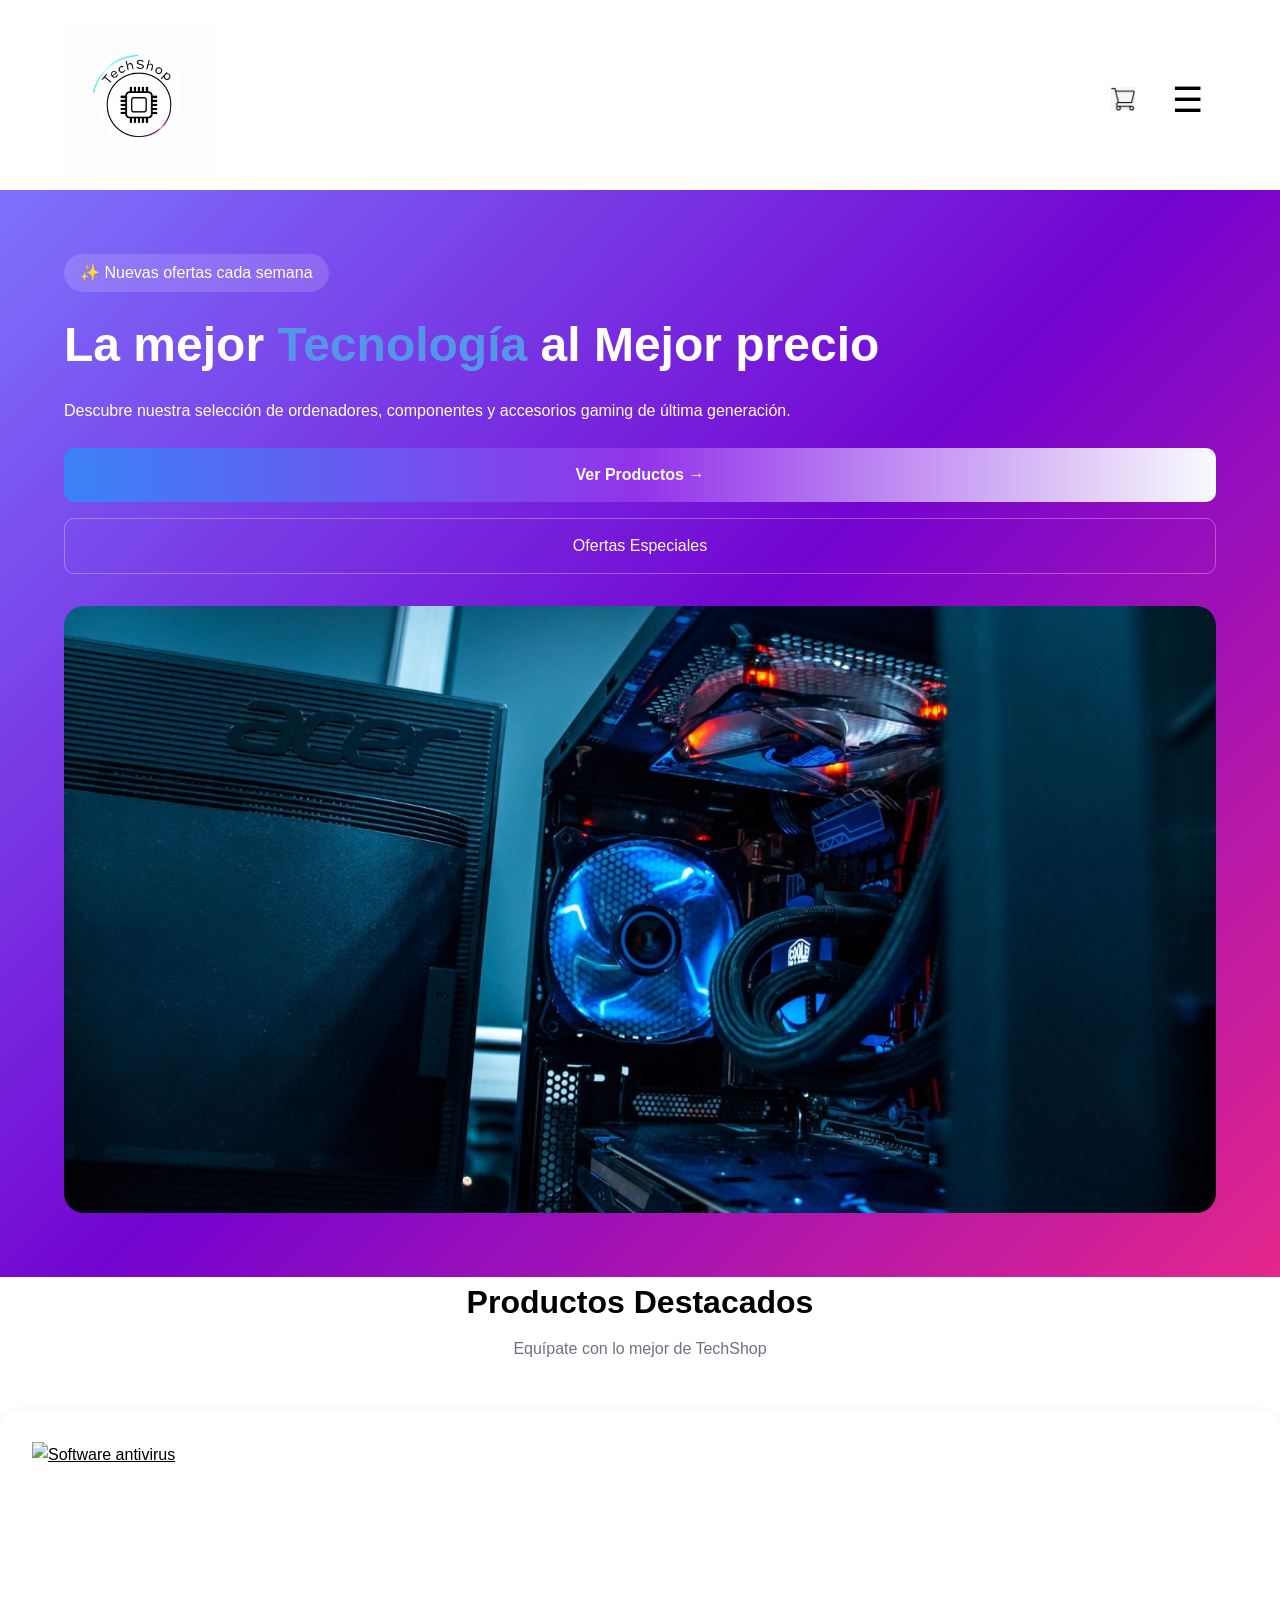
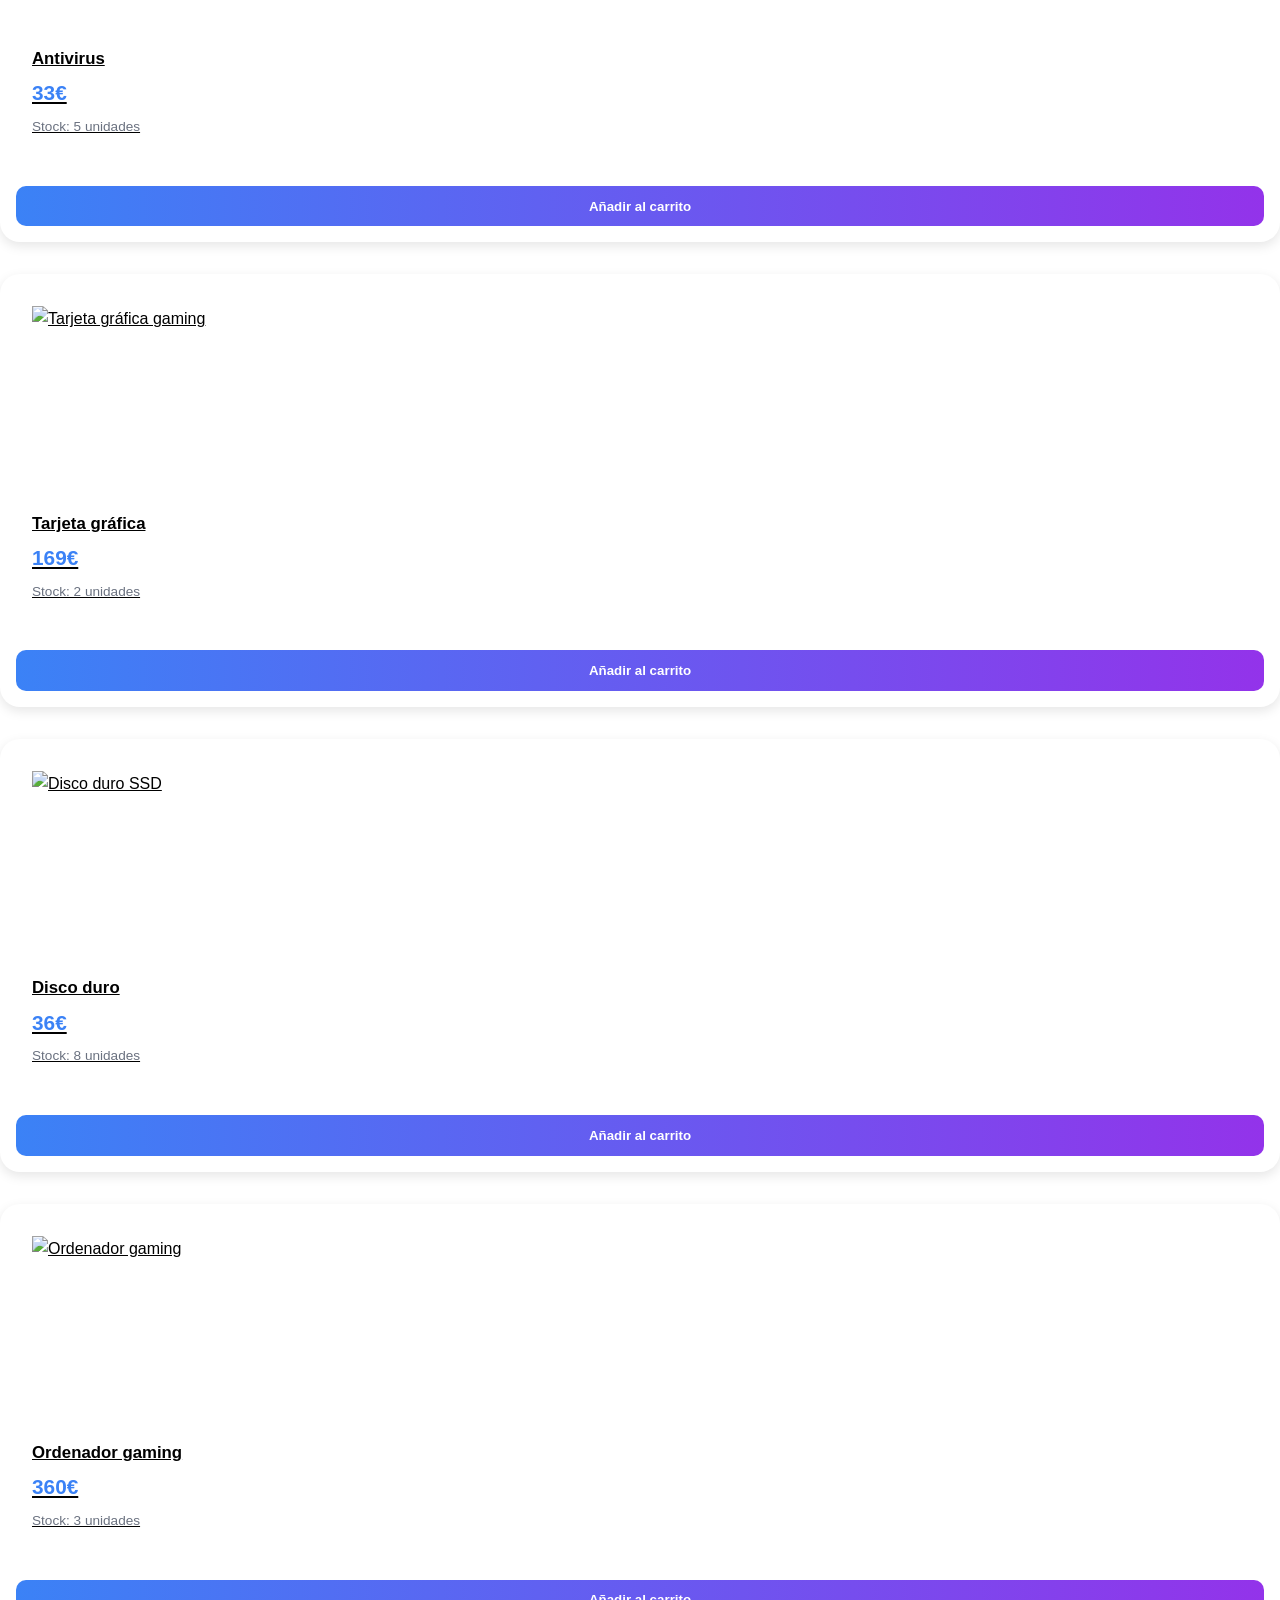
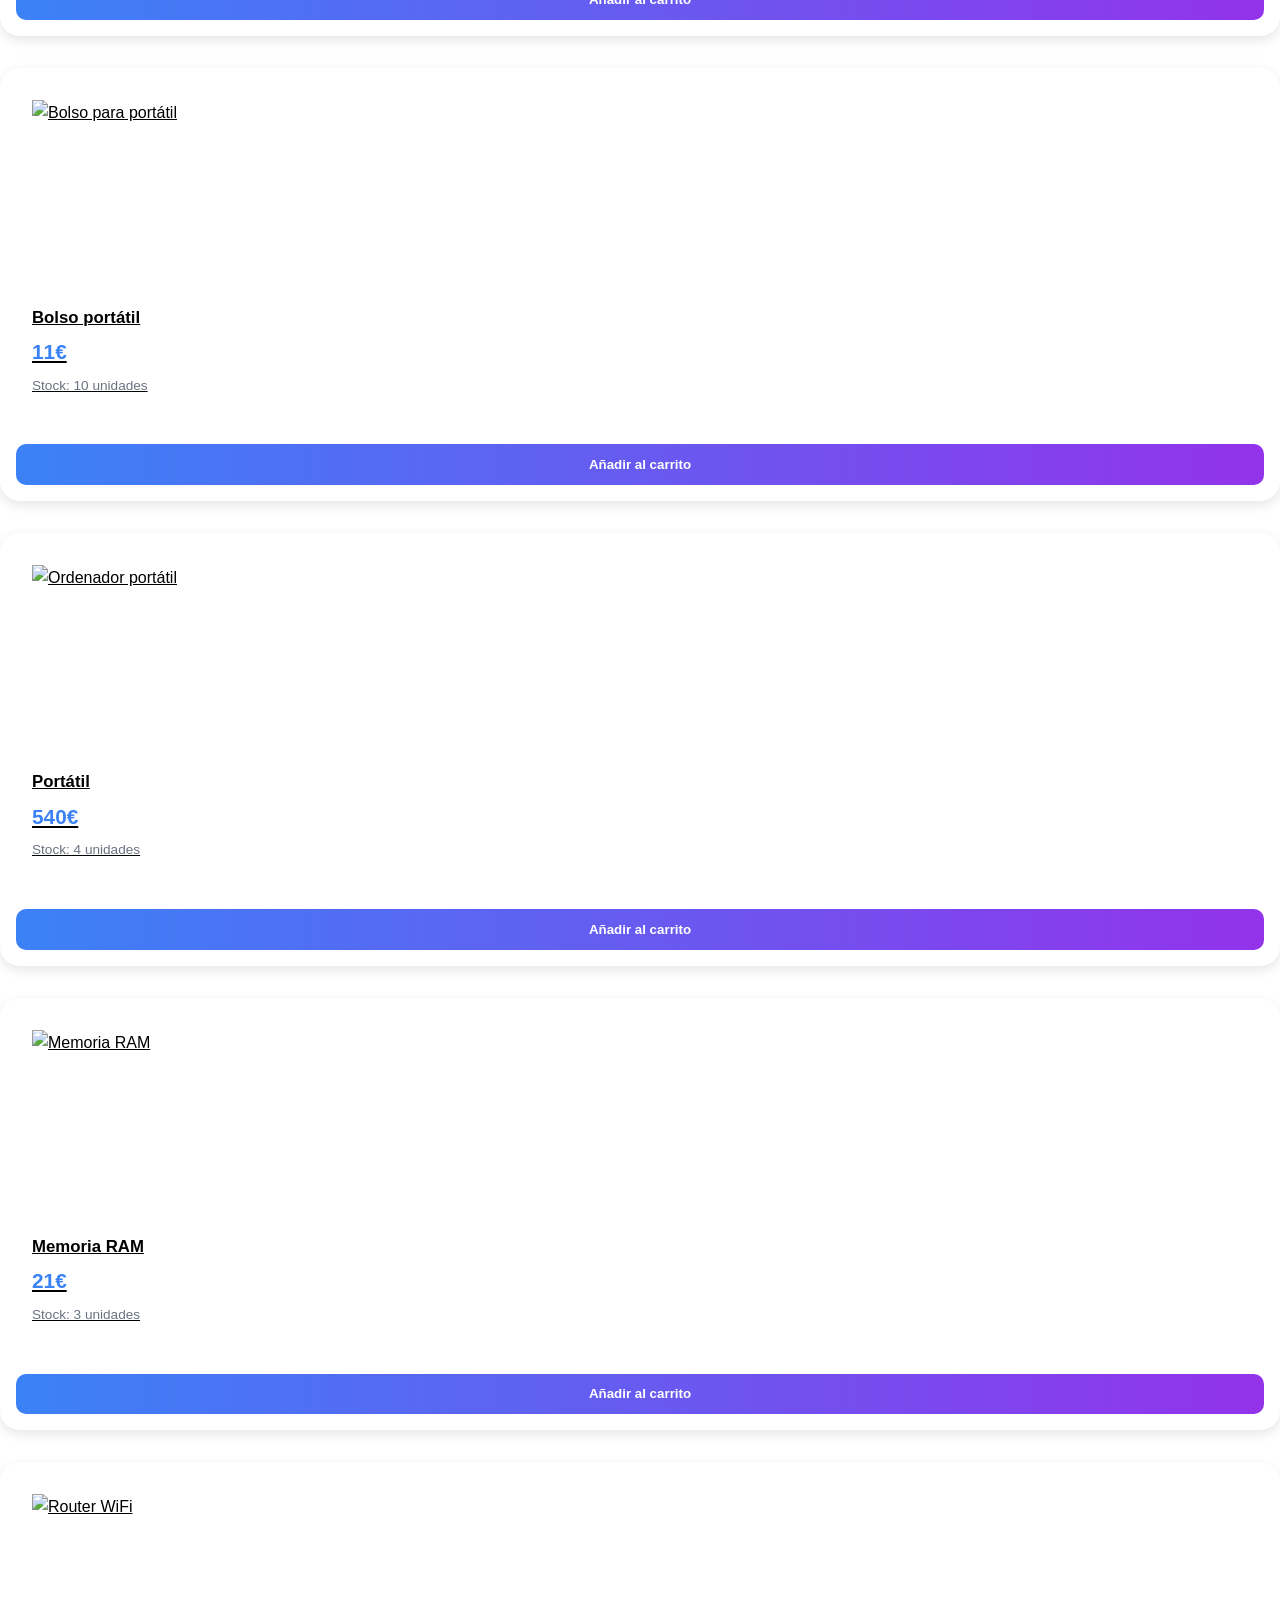
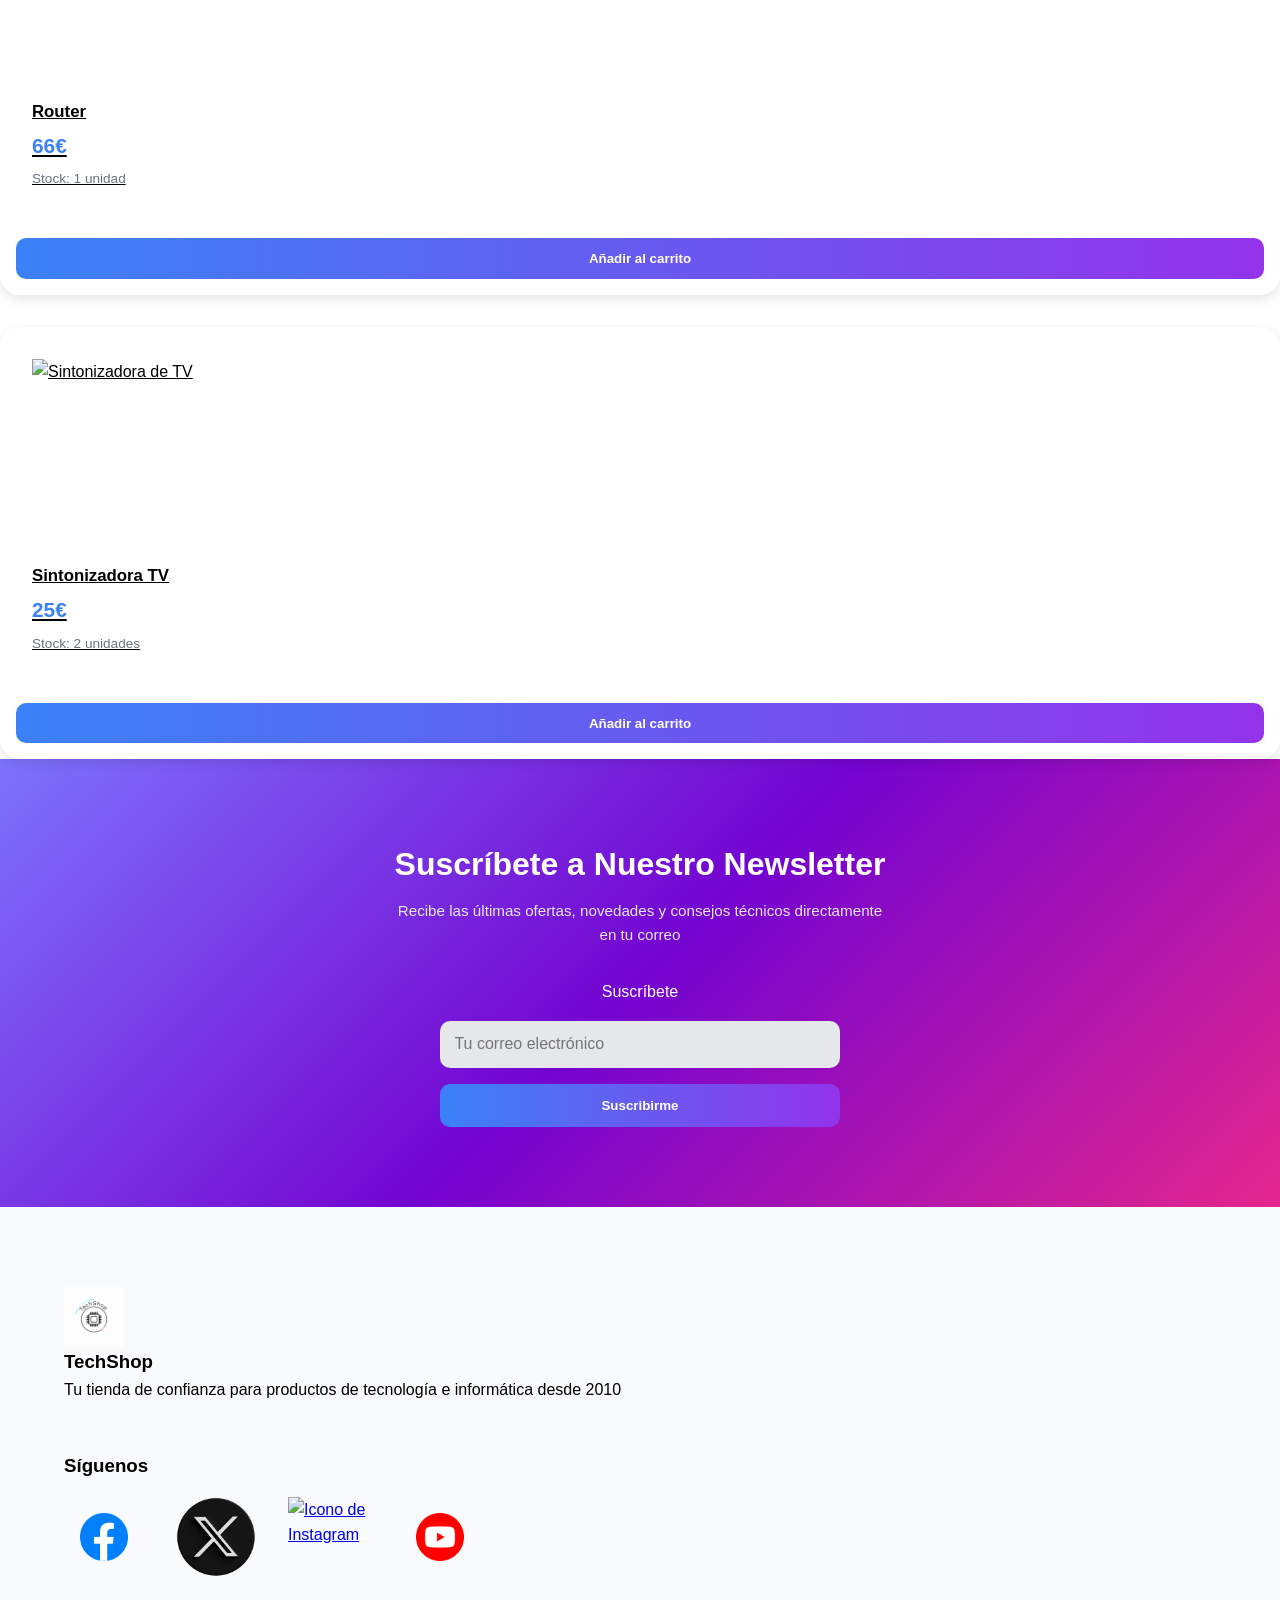
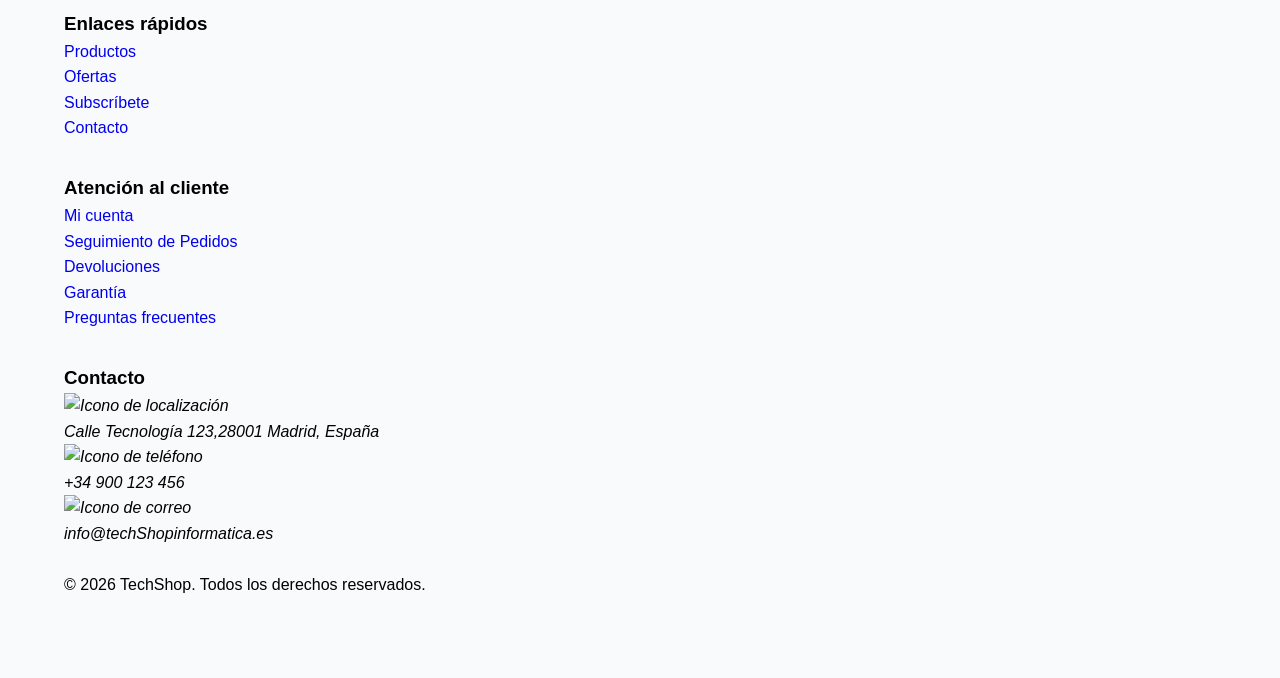
==== 14_Tienda-online/index.html @ f5d57d0c "Maquetar footer y sus imagenes" ====
<!DOCTYPE html>
<html lang="es">

<head>
	<meta charset="UTF-8">
	<meta name="viewport" content="width=device-width, initial-scale=1.0">
	<title>TechShop</title>
	<meta name="description" content="Tienda online de informática">
	<link rel="stylesheet" href="css/style.css">
	<link rel="icon" href="images/favicon.png">
</head>

<body>
	<header class="header">
		<nav class="navbar" aria-label="Navegación principal">
			<a href="index.html" class="logo">
				<img src="images/logo-inicio.jpg" alt="Logo TechShop"> <!--Pendiente de poner-->
			</a>


			<ul class="nav-list" id="nav-list">
				<li>
					<a href="#productos">Productos</a>
				</li>
				<li>
					<a href="#ofertas">Ofertas</a>
				</li>

				<li>
					<a href="#newsletter">Suscríbete</a>
				</li>
				<li>
					<a href="#contacto">Contacto</a>
				</li>


			</ul>
		</nav>

		<nav class="user-actions" aria-label="Acciones de usuario"> <!--ACUERDATE DE PONER ICONOS Y FOTOS-->
			<a href="#search" aria-label="Buscar productos">
				<img src="images/lupa-img.png" alt="Buscar">
			</a>

			<a href="login.html" aria-label="Mi cuenta">
				<img src="images/cuenta-img.png" alt="Cuenta">
			</a>

			<a href="carrito.html" aria-label="Carrito de la compra">
				<img src="images/carrito-compra.png" alt="Carrito de compra">
			</a>
		</nav>
		<!--*BOTON HAMBURGUESA*-->
		<button class="nav-toggle" type="button" id="nav-toggle" aria-label="Abrir menu" aria-controls="nav-list"
			aria-expanded="false">
			☰
		</button>



	</header>



	<main>


		<section class="hero">

			<div class="hero-content">

				<span class="ofert-badge">✨ Nuevas ofertas cada semana</span>

				<h1>
					La mejor <span class="highlight">Tecnología</span> al Mejor precio
				</h1>


				<p>
					Descubre nuestra selección de ordenadores, componentes y accesorios gaming de última generación.
				</p>
				<div class="hero-buttons">
					<a href="#productos" class="button-primary">Ver Productos →</a>
					<a href="#ofertas" class="button-secondary">Ofertas Especiales</a>

				</div>
			</div>

			<figure class="hero-img">
				<img src="images/ordenador-gaming.jpg" alt="Ordenador gaming de alto rendimiento">
			</figure>


		</section>




		<section id="productos" class="productos">
			<header class="section-title" id="section-title">
				<h2>Productos Destacados</h2>

				<p>Equípate con lo mejor de TechShop</p>

			</header>



			<ul class="products-grid">
				<li class="product-item">
					<article class="product-card">

						<a href="producto-antivirus.html">

							<img src="img/productos/1.jpg" alt="Software antivirus" loading="lazy">

							<h3 class="product-title">Antivirus</h3>

							<p class="price">33€</p>

							<p class="stock">Stock: 5 unidades</p>

						</a>
						<button class="btn-add-cart" aria-label="Añadir antivirus al carrito">
							Añadir al carrito
						</button>

					</article>
				</li>

				<li class="product-item">
					<article class="product-card">

						<a href="producto-grafica.html">

							<img src="img/productos/2.jpg" alt="Tarjeta gráfica gaming" loading="lazy">

							<h3 class="product-title">Tarjeta gráfica</h3>

							<p class="price">169€</p>

							<p class="stock">Stock: 2 unidades</p>

						</a>
						<button class="btn-add-cart" aria-label="Añadir tarjeta gráfica al carrito">
							Añadir al carrito
						</button>
					</article>
				</li>

				<li class="product-item">
					<article class="product-card">

						<a href="producto-disco.html">

							<img src="img/productos/3.jpg" alt="Disco duro SSD" loading="lazy">

							<h3 class="product-title">Disco duro</h3>

							<p class="price">36€</p>

							<p class="stock">Stock: 8 unidades</p>

						</a>
						<button class="btn-add-cart" aria-label="Añadir disco duro al carrito">
							Añadir al carrito

						</button>
					</article>
				</li>

				<li class="product-item">
					<article class="product-card">

						<a href="producto-ordenador.html">

							<img src="img/productos/4.jpg" alt="Ordenador gaming" loading="lazy">

							<h3 class="product-title">Ordenador gaming</h3>

							<p class="price">360€</p>

							<p class="stock">Stock: 3 unidades</p>

						</a>
						<button class="btn-add-cart" aria-label="Añadir ordenador gaming al carrito">
							Añadir al carrito
						</button>
					</article>
				</li>


				<li class="product-item">

					<article class="product-card">

						<a href="producto-bolso.html">

							<img src="img/productos/5.jpg" alt="Bolso para portátil" loading="lazy">

							<h3 class="product-title">Bolso portátil</h3>

							<p class="price">11€</p>

							<p class="stock">Stock: 10 unidades</p>

						</a>
						<button class="btn-add-cart" aria-label="Añadir bolso portátil al carrito">
							Añadir al carrito
						</button>
					</article>
				</li>

				<li class="product-item">
					<article class="product-card">

						<a href="producto-portatil.html">

							<img src="img/productos/6.jpg" alt="Ordenador portátil" loading="lazy">

							<h3 class="product-title">Portátil</h3>

							<p class="price">540€</p>

							<p class="stock">Stock: 4 unidades</p>

						</a>
						<button class="btn-add-cart" aria-label="Añadir portátil al carrito">
							Añadir al carrito

						</button>
					</article>
				</li>

				<li class="product-item">
					<article class="product-card">

						<a href="producto-ram.html">

							<img src="img/productos/7.jpg" alt="Memoria RAM" loading="lazy">

							<h3 class="product-title">Memoria RAM</h3>

							<p class="price">21€</p>

							<p class="stock">Stock: 3 unidades</p>

						</a>
						<button class="btn-add-cart" aria-label="Añadir memoria RAM al carrito">
							Añadir al carrito
						</button>
					</article>
				</li>

				<li class="product-item">
					<article class="product-card">

						<a href="producto-router.html">

							<img src="img/productos/8.jpg" alt="Router WiFi" loading="lazy">

							<h3 class="product-title">Router</h3>

							<p class="price">66€</p>

							<p class="stock">Stock: 1 unidad</p>

						</a>
						<button class="btn-add-cart" aria-label="Añadir router al carrito">
							Añadir al carrito
						</button>
					</article>
				</li>

				<li class="product-item">
					<article class="product-card">

						<a href="producto-tv.html">

							<img src="img/productos/9.jpg" alt="Sintonizadora de TV" loading="lazy">

							<h3 class="product-title">Sintonizadora TV</h3>

							<p class="price">25€</p>

							<p class="stock">Stock: 2 unidades</p>

						</a>
						<button class="btn-add-cart" aria-label="Añadir Sintonizadora TV al carrito">
							Añadir al carrito
						</button>
					</article>
				</li>
			</ul>
		</section>


		<section id="newsletter" class="newsletter">
			<header>
				<h2>Suscríbete a Nuestro Newsletter</h2>
				<p>Recibe las últimas ofertas, novedades y consejos técnicos directamente en tu correo</p>

			</header>
			<form>

				<label for="email">Suscríbete</label>

				<input type="email" id="email" name="email" autocomplete="email" placeholder="Tu correo electrónico"
					required>



				<button class="button-primary" type="submit" aria-label="Enviar formulario de suscripción">
					Suscribirme
				</button>

			</form>
		</section>


	</main>






	<footer class="main-footer" id="contacto">
		<div class="footer-container">
			<section class="footer-info">
				<a href="index.html">
					<img src="images/logo-inicio.jpg" alt="Logo TechShop" loading="lazy"> <!--Pendiente de poner-->
				</a>

				<h3>TechShop</h3>
				<p>Tu tienda de confianza para productos de tecnología e informática desde 2010</p>
			</section>




			<section class="social-links">
				<h3>Síguenos</h3>
				<div class="social-icons">
					<a href="#facebook" aria-label="Facebook">
						<img src="images/logo-facebook.webp" alt="Icono de Facebook">
					</a>

					<a href="#x" aria-label="Cuenta X TechShop">
						<img src="images/logo-x-app.webp" alt="Icono de X">
					</a>
					<a href="#instagram" aria-label="Instagram">
						<img src="images/logo-insta.webp" alt="Icono de Instagram">
					</a>
					<a href="#youtube" aria-label="Youtube">
						<img src="images/logo-yt.webp" alt="Icono de Youtube">
					</a>

				</div>
			</section>


			<nav class="footer-nav" aria-label="Enlaces rápidos">
				<h3>Enlaces rápidos</h3>
				<ul>
					<li>
						<a href="#productos">Productos</a>
					</li>
					<li>
						<a href="#ofertas">Ofertas</a>
					</li>
					<li>
						<a href="#newsletter">Subscríbete</a>
					</li>
					<li>
						<a href="#contacto">Contacto</a>
					</li>


				</ul>

			</nav>


			<nav class="customer-service" aria-label="Atención al cliente">
				<h3>Atención al cliente</h3>

				<ul>
					<li>
						<a href="micuenta.html">Mi cuenta</a>
					</li>
					<li>
						<a href="pedidos.html">Seguimiento de Pedidos</a>
					</li>
					<li>
						<a href="devoluciones.html">Devoluciones</a>
					</li>
					<li>
						<a href="garantia.html">Garantía</a>
					</li>
					<li>
						<a href="preguntas.html">Preguntas frecuentes</a>
					</li>
				</ul>


			</nav>


			<section class="footer-contact">
				<h3>Contacto</h3>
				<address>
					<ul>

						<li>
							<img src="./nueva-web/images/location.png" alt="Icono de localización">
							Calle Tecnología 123,28001 Madrid, España
						</li>
						<li>
							<img src="./nueva-web/images/phone.png" alt="Icono de teléfono">
							+34 900 123 456
						</li>
						<li>
							<img src="./nueva-web/images/mail.png" alt="Icono de correo">
							info@techShopinformatica.es
						</li>








					</ul>
				</address>
			</section>

		</div>

		<br>


		<p class="copyright">
			© 2026 TechShop. Todos los derechos reservados.
		</p>




	</footer>

	<script src="js/javascript.js"></script>

</body>

</html>
---- 14_Tienda-online/css/style.css ----
:root {

    /* ===== COLORES PRINCIPALES ===== */

    --color-primary: #3b82f6;
    --color-primary-hover: #2563eb;

    --color-secondary: #9333ea;
    --color-secondary-hover: #7e22ce;

    --color-accent: #e4268c;

    --color-dark: #1f2937;
    --color-muted: #6b7280;

    --color-white: #ffffff;
    --color-light: #f8fafc;

    --color-border: #e5e7eb;


    /* ===== HERO GRADIENT ===== */

    --hero-gradient: linear-gradient(135deg,
            #7d73fc,
            #7404d0,
            #e4268c);
    --gradient-primary: linear-gradient(90deg,
            #3b82f6,
            #9333ea,
            #f8fafc);

    /* ===== TIPOGRAFÍA ===== */

    --font-main: "Segoe UI", system-ui, -apple-system, sans-serif;

    --font-size-base: 1rem;
    --font-size-small: 0.875rem;

    --font-size-h1: clamp(2rem, 6vw, 3rem);
    --font-size-h2: clamp(1.5rem, 4vw, 2rem);
    --font-size-h3: 1.25rem;


    /* ===== ESPACIADO ===== */

    --space-xs: 0.5rem;
    --space-sm: 1rem;
    --space-md: 2rem;
    --space-lg: 3rem;
    --space-xl: 5rem;

    --container-padding: 5%;


    /* ===== BORDES ===== */

    --radius-sm: 6px;
    --radius-md: 10px;
    --radius-lg: 20px;
    --radius-full: 999px;


    /* ===== SOMBRAS ===== */

    --shadow-sm: 0 2px 6px rgba(0, 0, 0, 0.05);
    --shadow-md: 0 4px 12px rgba(0, 0, 0, 0.1);
    --shadow-lg: 0 10px 30px rgba(0, 0, 0, 0.15);


    /* ===== TRANSICIONES ===== */

    --transition-fast: 0.2s ease;
    --transition-normal: 0.3s ease;

}

* {
    margin: 0;
    padding: 0;
    box-sizing: border-box;
}

body {
    font-family: "Segoe UI", Roboto, sans-serif;
    line-height: 1.6;
    color: black;
}

img {
    max-width: 100%;
    display: block;

}

/*/////---HEADER---/////*/
.header {
    display: flex;
    flex-wrap: wrap;
    align-items: center;
    justify-content: space-between;
    padding: 1.5rem 5%;
    background: var(--white);
    box-shadow: var(--shadow);
    position: sticky;
    top: 0;
    z-index: 1000;
    padding-bottom: 1rem;
    gap: 1rem;
}

/*/////---NAVBAR---/////*/
.navbar {
    display: flex;
    align-items: center;
    flex-wrap: wrap;
    flex: 1;
    /*Ocupa todo el espacio libre del contenedor*/
    gap: 1rem;
}

/*/////--LOGO---/////*/
.logo {
    flex: 0 0 auto;
}

.logo img {
    width: 100%;
    height: 150px;
}

/*/////---ICONOS DE USUARIO---/////*/
.user-actions {
    display: flex;
    gap: 1rem;
    margin-left: auto;
}

.user-actions a {
    padding: 0.5rem;
    display: inline-flex;
}

.user-actions img {
    width: 24px;
    height: 24px;
}

.user-actions a[href="#search"],
.user-actions a[href="login.html"] {
    /*Están ocultos en móvil */
    display: none;
}

/*/////---BOTON DE HAMBURGUESA---/////*/
.nav-toggle {
    background: none;
    border: none;
    font-size: 2.2rem;
    cursor: pointer;
    padding: 0.5rem 0.8rem;
}

/*/////---MENU---/////*/
.nav-list {
    display: none;
    /*Oculto en movil*/
    width: 100%;
    list-style: none;
    flex-basis: 100%;
    /* Hace que el menú baje a la siguiente línea */
}

.nav-list a {
    text-decoration: none;
    color: var(--dark);
    font-weight: 500;
    transition: color 0.3s ease;
}

/*/////---HOVER LINKS---/////*/
.nav-list a:hover {
    color: var(--primary);
}

/*/////---MENU ABIERTO---/////*/
.nav-list.active {
    display: flex;
    flex-direction: column;
    gap: 1.5rem;
    padding: 2rem 0;
    text-align: center;
}

/*/////---HERO---/////*/
.hero {
    display: flex;
    flex-direction: column;
    gap: 2rem;
    padding: 4rem 5%;
    min-height: 60vh;
    background: var(--hero-gradient);
    color: var(--white);
}

.hero-content {
    display: flex;
    flex-direction: column;
    gap: 1.5rem;
    color: var(--color-white);
}

.ofert-badge {
    display: inline-block;
    width: fit-content;
    padding: 0.4rem 1rem;
    border-radius: 999px;
    background: rgba(255, 255, 255, 0.15);

}

.hero h1 {
    font-size: clamp(2rem, 6vw, 3rem);
    font-weight: 700;
    line-height: 1.2;
}

.highlight {
    color: #5497e8;

}

.hero p {
    color: var(--light-bg);
    font-size: var(--font-size-base);
}

.hero-buttons {
    display: flex;
    flex-direction: column;
    gap: 1rem;
}

.button-primary {
    display: inline-block;
    padding: 0.9rem 1.6rem;
    border-radius: 10px;
    background: var(--gradient-primary);
    color: white;
    text-decoration: none;
    font-weight: 600;
    text-align: center;
}

.button-primary:hover {
    background: var(--color-primary-hover);
}

.button-secondary {
    display: inline-block;
    padding: 0.9rem 1.6rem;
    border-radius: 10px;
    border: 1px solid rgba(255, 255, 255, 0.3);
    color: white;
    text-decoration: none;
    text-align: center;
}

.hero-img img {
    border-radius: 20px;
}

/*////---PRODUCTOS DESTACADOS---/////*/
.products {
    padding: var(--space-xl) var(--container-padding);
    background: var(--color-light);

}

.section-title {
    text-align: center;
    margin-bottom: var(--space-lg);

}

.section-title h2 {
    font-size: var(--font-size-h2);
    margin-bottom: 0.5rem;
}

.section-title p {
    color: var(--color-muted);
}

.products-grid {
    display: grid;
    grid-template-columns: 1fr;
    gap: 2rem;
}

.product-card {
    background: var(--white);

    border-radius: var(--radius-lg);

    box-shadow: var(--shadow-md);

    overflow: hidden;

    display: flex;

    flex-direction: column;

    transition: var(--transition);
}

.product-card:hover {

    transform: translateY(-6px);

}

.product-card img {

    width: 100%;

    height: 200px;

    object-fit: cover;

}

.product-card a {

    display: flex;

    flex-direction: column;

    gap: 0.4rem;

    padding: var(--space-md);

    color: inherit;

}

.product-title {


    font-size: 1.05rem;

    font-weight: 600;

    line-height: 1.3;

}

.price {

    font-size: 1.3rem;

    font-weight: 700;

    color: var(--color-primary);

}

.stock {

    font-size: 0.85rem;

    color: var(--color-muted);

}

.btn-add-cart {

    margin: var(--space-sm);

    padding: 0.8rem;

    border: none;

    border-radius: var(--radius-md);

    background: linear-gradient(90deg,
            #3b82f6,
            #9333ea);

    color: white;

    font-weight: 600;

    cursor: pointer;

    transition: var(--transition);

}

.btn-add-cart:hover {

    transform: translateY(-2px);
    /*Se desliza un poco al pasar el ratón*/
}



/*////---NEWSLETTER---/////*/



.newsletter {
    padding: var(--space-xl) var(--container-padding);
    text-align: center;
    background: var(--hero-gradient);
    color: white;
}

.newsletter header {
    max-width: 500px;
    margin: auto;
    margin-bottom: var(--space-md);
}

.newsletter h2 {
    font-size: var(--font-size-h2);
    margin-bottom: 0.5rem;
}

.newsletter p {
    color: #e5e7eb;
    font-size: 0.95rem;
}

.newsletter form {
    display: flex;
    flex-direction: column;
    gap: 1rem;
    max-width: 400px;
    margin: auto;
    margin-top: var(--space-md);
}

.newsletter input {

    padding: 0.9rem;
    border: none;
    border-radius: var(--radius-md);
    font-size: var(--font-size-base);
    background: #e5e7eb;

}

.newsletter .button-primary {

    background: linear-gradient(90deg,
            #3b82f6,
            #9333ea);

    border: none;
    border-radius: var(--radius-md);
    padding: 0.9rem;
    font-weight: 600;
    cursor: pointer;

}

/*////---FOOTER---/////*/

.main-footer {
    background: var(--color-light);
    padding: var(--space-xl) var(--container-padding);
}

.footer-container {
    display: grid;
    gap: 2rem;
    grid-template-columns: 1fr;
}

.social-links {
    display: flex;
    gap: 1rem;
    margin-top: 1rem;
    display: flex;
    flex-direction: column;
    gap: 1rem;

}

.social-icons{
    display: flex;
    flex-direction: row;
    gap: 2rem;

}

.social-links img {
    width: 80px;
    height: 80px;
    object-fit: contain;
}

.footer-info img {

    height: 60px;
}

.footer-nav li,
.customer-service li,
.footer-contact li {
    list-style: none;
}

.footer-nav a,
.customer-service a {
    text-decoration: none;
}
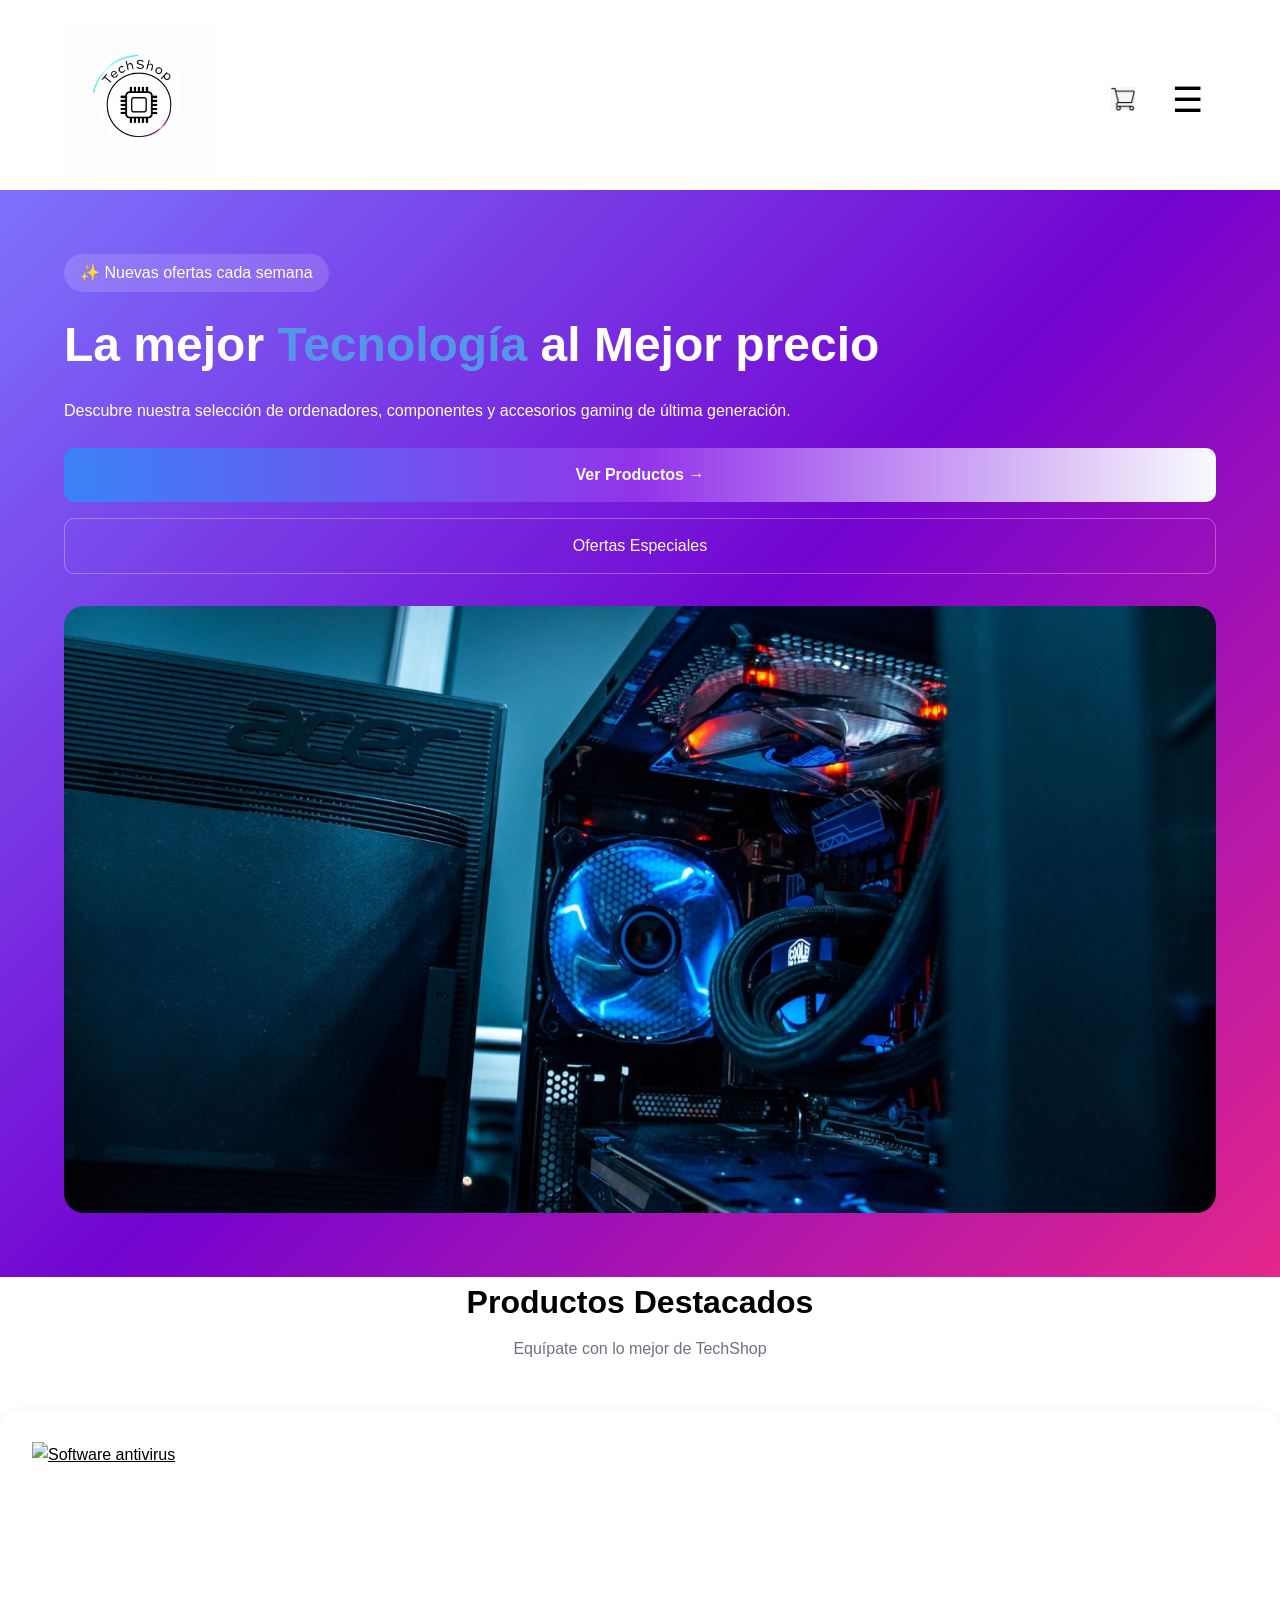
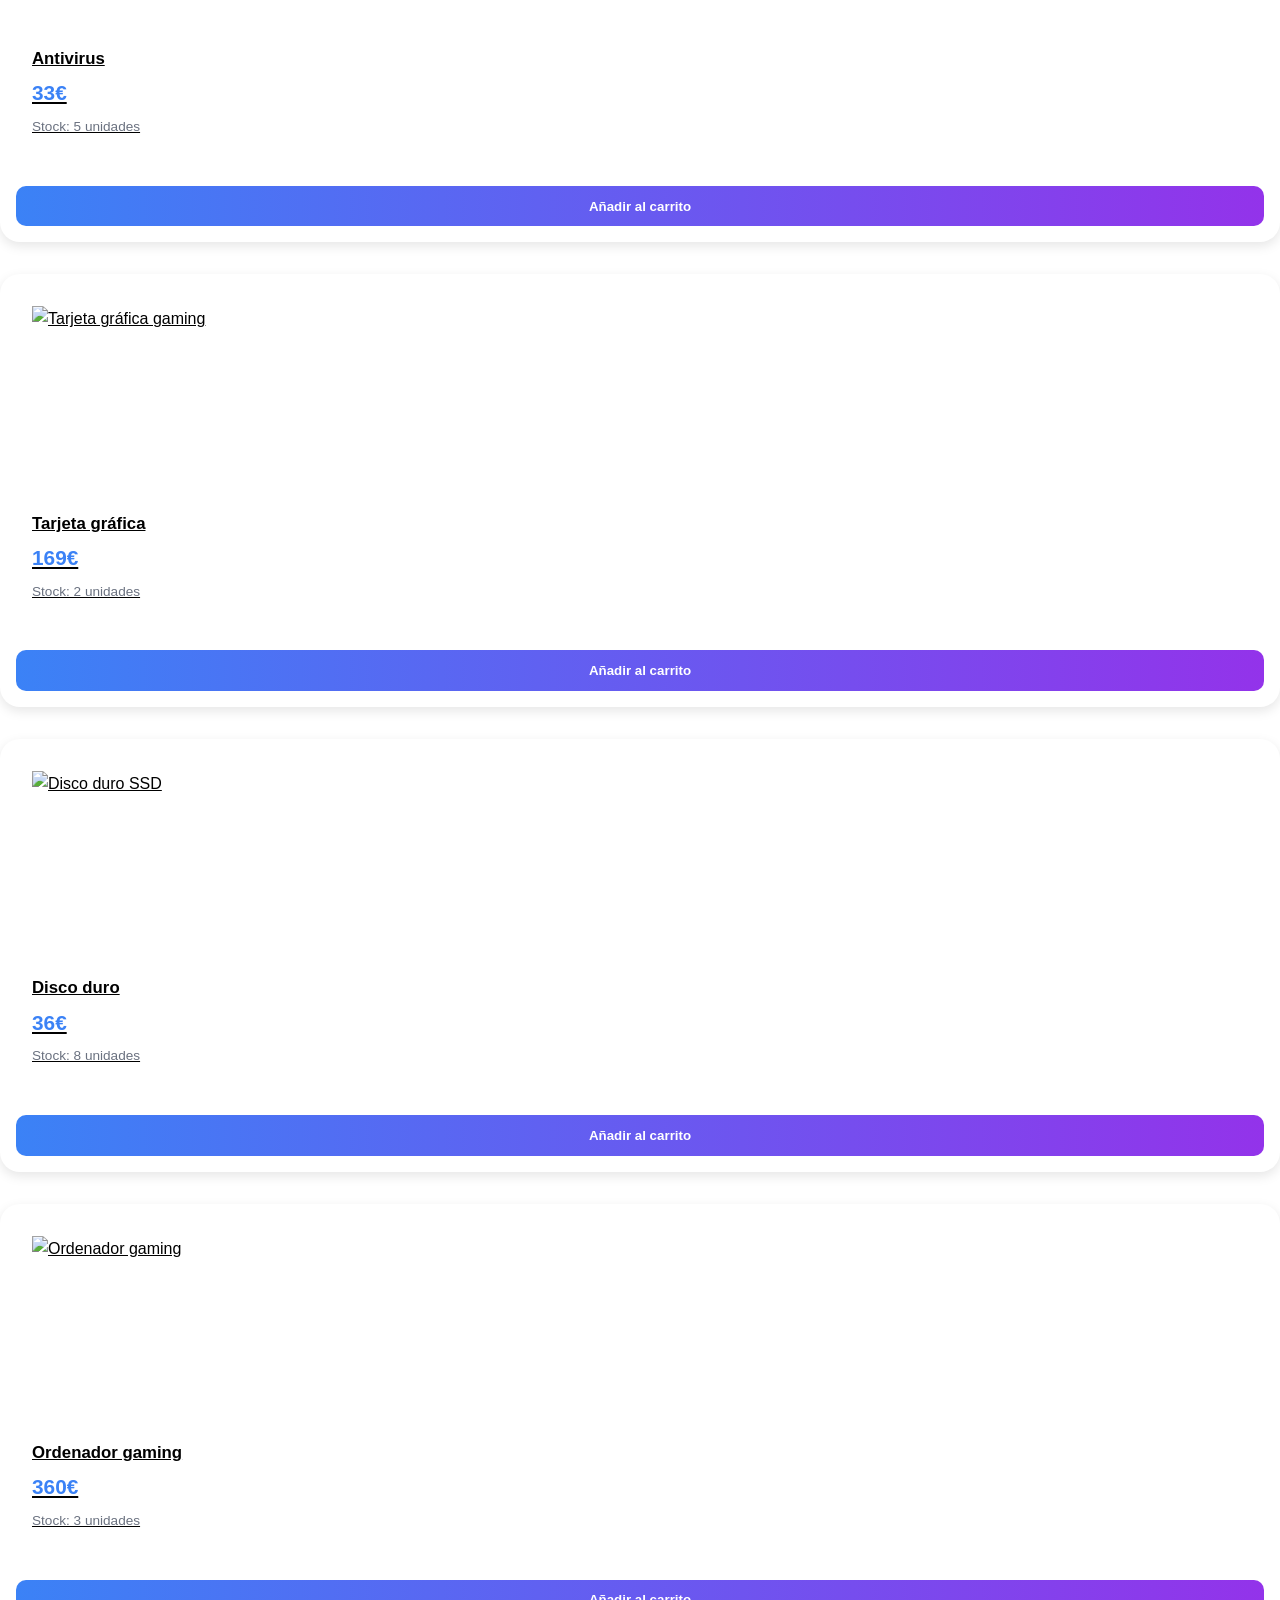
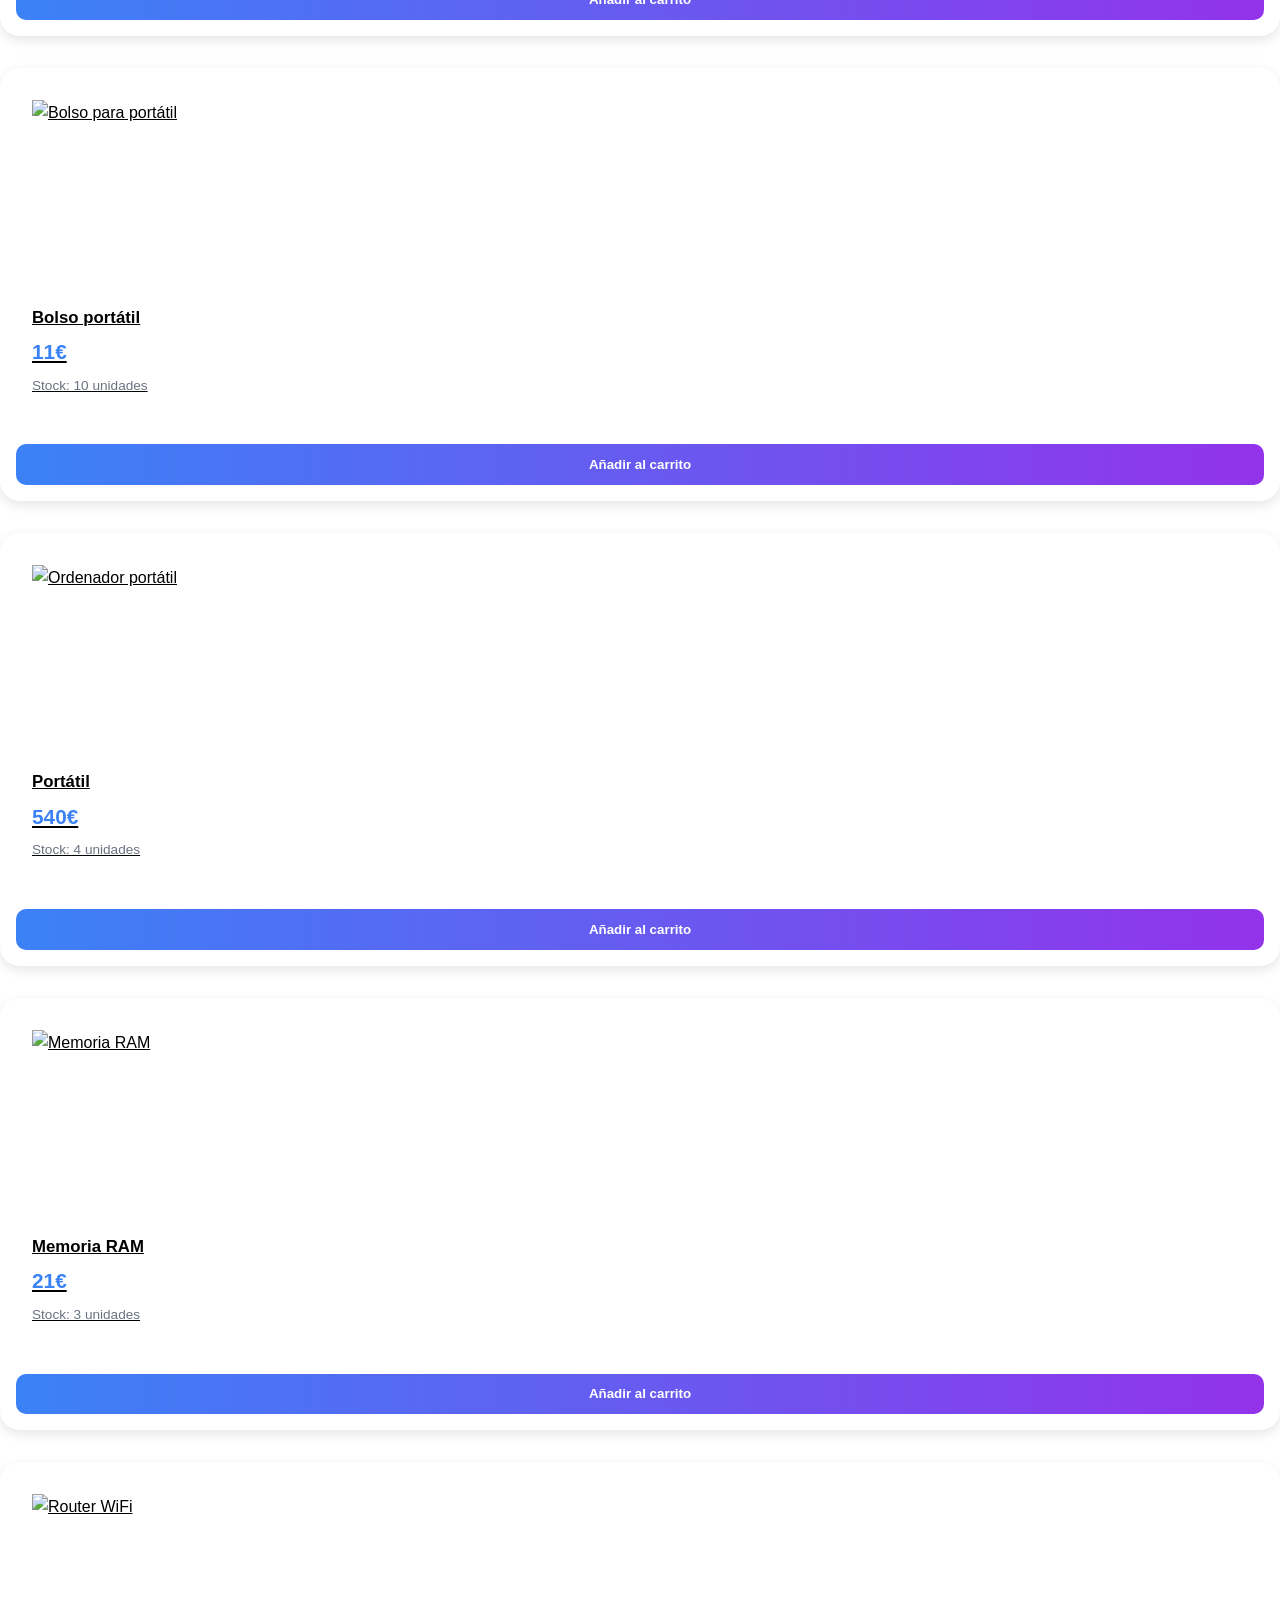
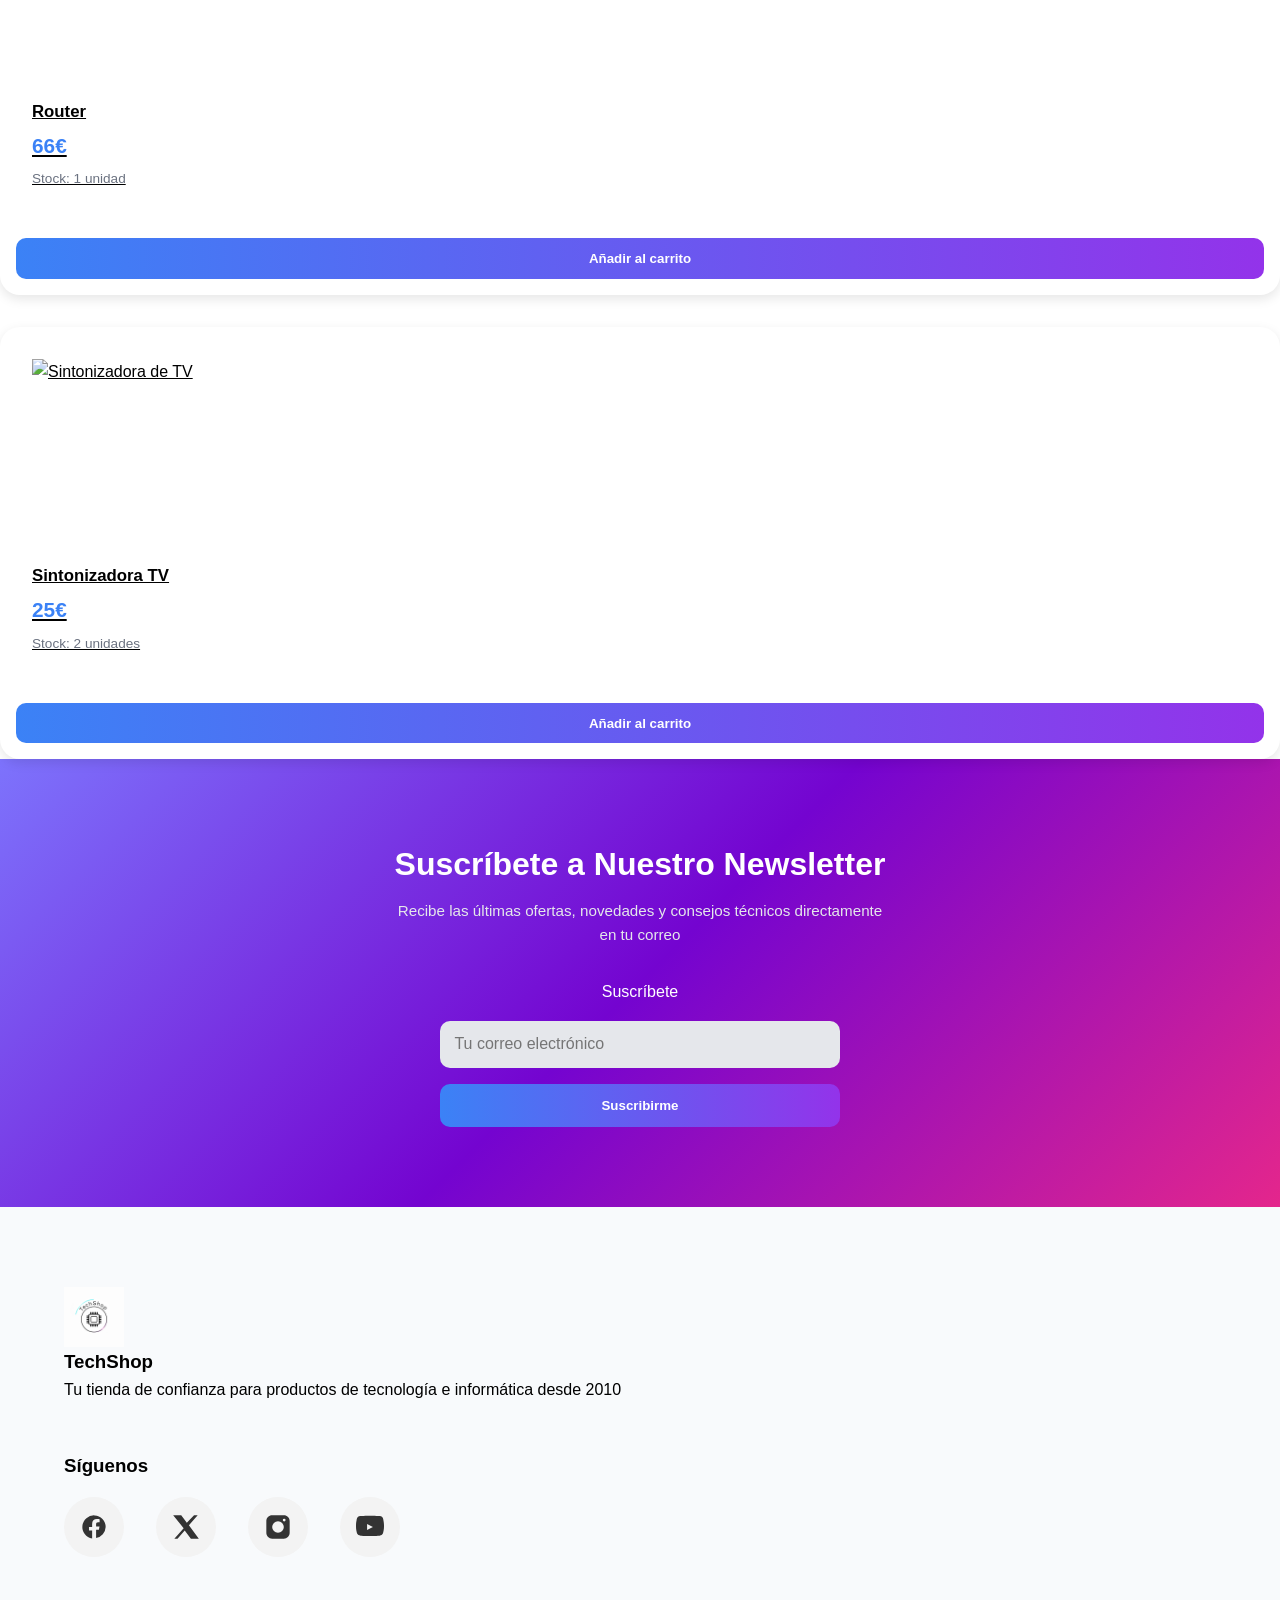
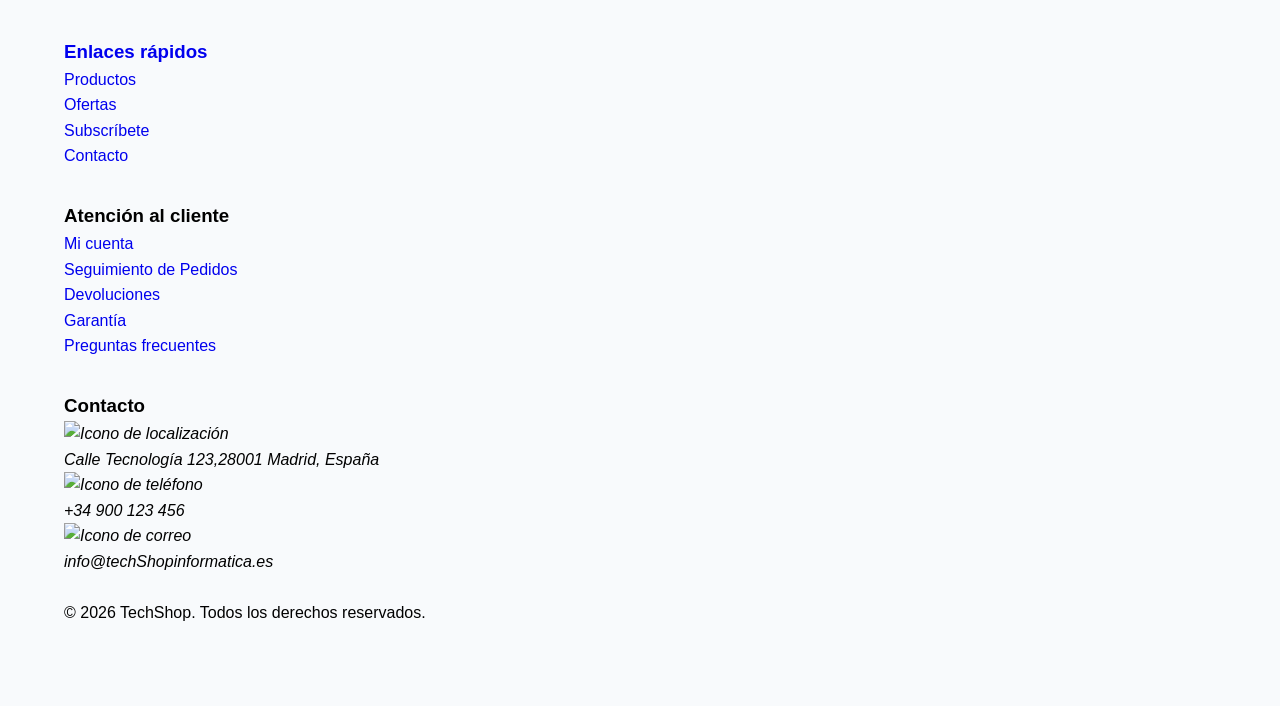
==== commit 3df21a24: "Cambio de social-icons por svg" ====
--- a/14_Tienda-online/index.html
+++ b/14_Tienda-online/index.html
@@ -343,18 +343,32 @@
 				<h3>Síguenos</h3>
 				<div class="social-icons">
 					<a href="#facebook" aria-label="Facebook">
-						<img src="images/logo-facebook.webp" alt="Icono de Facebook">
+						<svg viewBox="0 0 24 24" aria-hidden="true">
+							<path
+								d="M22 12a10 10 0 1 0-11.6 9.9v-7H7.7v-2.9h2.7V9.4c0-2.7 1.6-4.2 4-4.2 1.2 0 2.4.2 2.4.2v2.6h-1.3c-1.3 0-1.7.8-1.7 1.6v1.9h2.9l-.5 2.9h-2.4v7A10 10 0 0 0 22 12" />
+						</svg>
 					</a>
-
-					<a href="#x" aria-label="Cuenta X TechShop">
-						<img src="images/logo-x-app.webp" alt="Icono de X">
+					<a href="#x" aria-label="X">
+
+						<svg viewBox="0 0 24 24" aria-hidden="true">
+							<path d="M18.9 2H22l-7.5 8.5L23 22h-6.8l-5.3-7-6.2 7H2l8-9L1 2h6.9l4.8 6.3L18.9 2z" />
+						</svg>
 					</a>
+
 					<a href="#instagram" aria-label="Instagram">
-						<img src="images/logo-insta.webp" alt="Icono de Instagram">
+
+						<svg viewBox="0 0 24 24" aria-hidden="true">
+							<path
+								d="M7 2C4.2 2 2 4.2 2 7v10c0 2.8 2.2 5 5 5h10c2.8 0 5-2.2 5-5V7c0-2.8-2.2-5-5-5H7zm5 5a5 5 0 1 1 0 10 5 5 0 0 1 0-10zm6.5-.9a1.2 1.2 0 1 1-2.4 0 1.2 1.2 0 0 1 2.4 0z" />
+						</svg>
 					</a>
-					<a href="#youtube" aria-label="Youtube">
-						<img src="images/logo-yt.webp" alt="Icono de Youtube">
-					</a>
+
+					<a href="#youtube" aria-label="YouTube">
+
+						<svg viewBox="0 0 24 24" aria-hidden="true">
+							<path
+								d="M23.5 6.2s-.2-1.7-.9-2.5c-.9-1-1.9-1-2.4-1.1C16.7 2.3 12 2.3 12 2.3h0s-4.7 0-8.2.3c-.5.1-1.5.1-2.4 1.1-.7.8-.9 2.5-.9 2.5S0 8.2 0 10.2v1.6c0 2 .5 4 .5 4s.2 1.7.9 2.5c.9 1 2.1 1 2.6 1.1 1.9.2 8 .3 8 .3s4.7 0 8.2-.3c.5-.1 1.5-.1 2.4-1.1.7-.8.9-2.5.9-2.5s.5-2 .5-4v-1.6c0-2-.5-4-.5-4zM9.5 14.5v-5l5 2.5-5 2.5z" />
+						</svg>
 
 				</div>
 			</section>
--- a/14_Tienda-online/css/style.css
+++ b/14_Tienda-online/css/style.css
@@ -488,19 +488,28 @@
 
 }
 
-.social-icons{
-    display: flex;
-    flex-direction: row;
+.social-icons {
+    display: flex;
     gap: 2rem;
-
-}
-
-.social-links img {
-    width: 80px;
-    height: 80px;
-    object-fit: contain;
-}
-
+    align-items: center;
+}
+
+.social-icons a {
+    width: 60px;
+    height: 60px;
+    display: flex;
+    align-items: center;
+    justify-content: center;
+    border-radius: 50%;
+    background: #f3f3f3;
+    transition: transform .2s ease, background .2s ease;
+}
+
+.social-icons svg {
+    width: 28px;
+    height: 28px;
+    fill: #333;
+}
 .footer-info img {
 
     height: 60px;
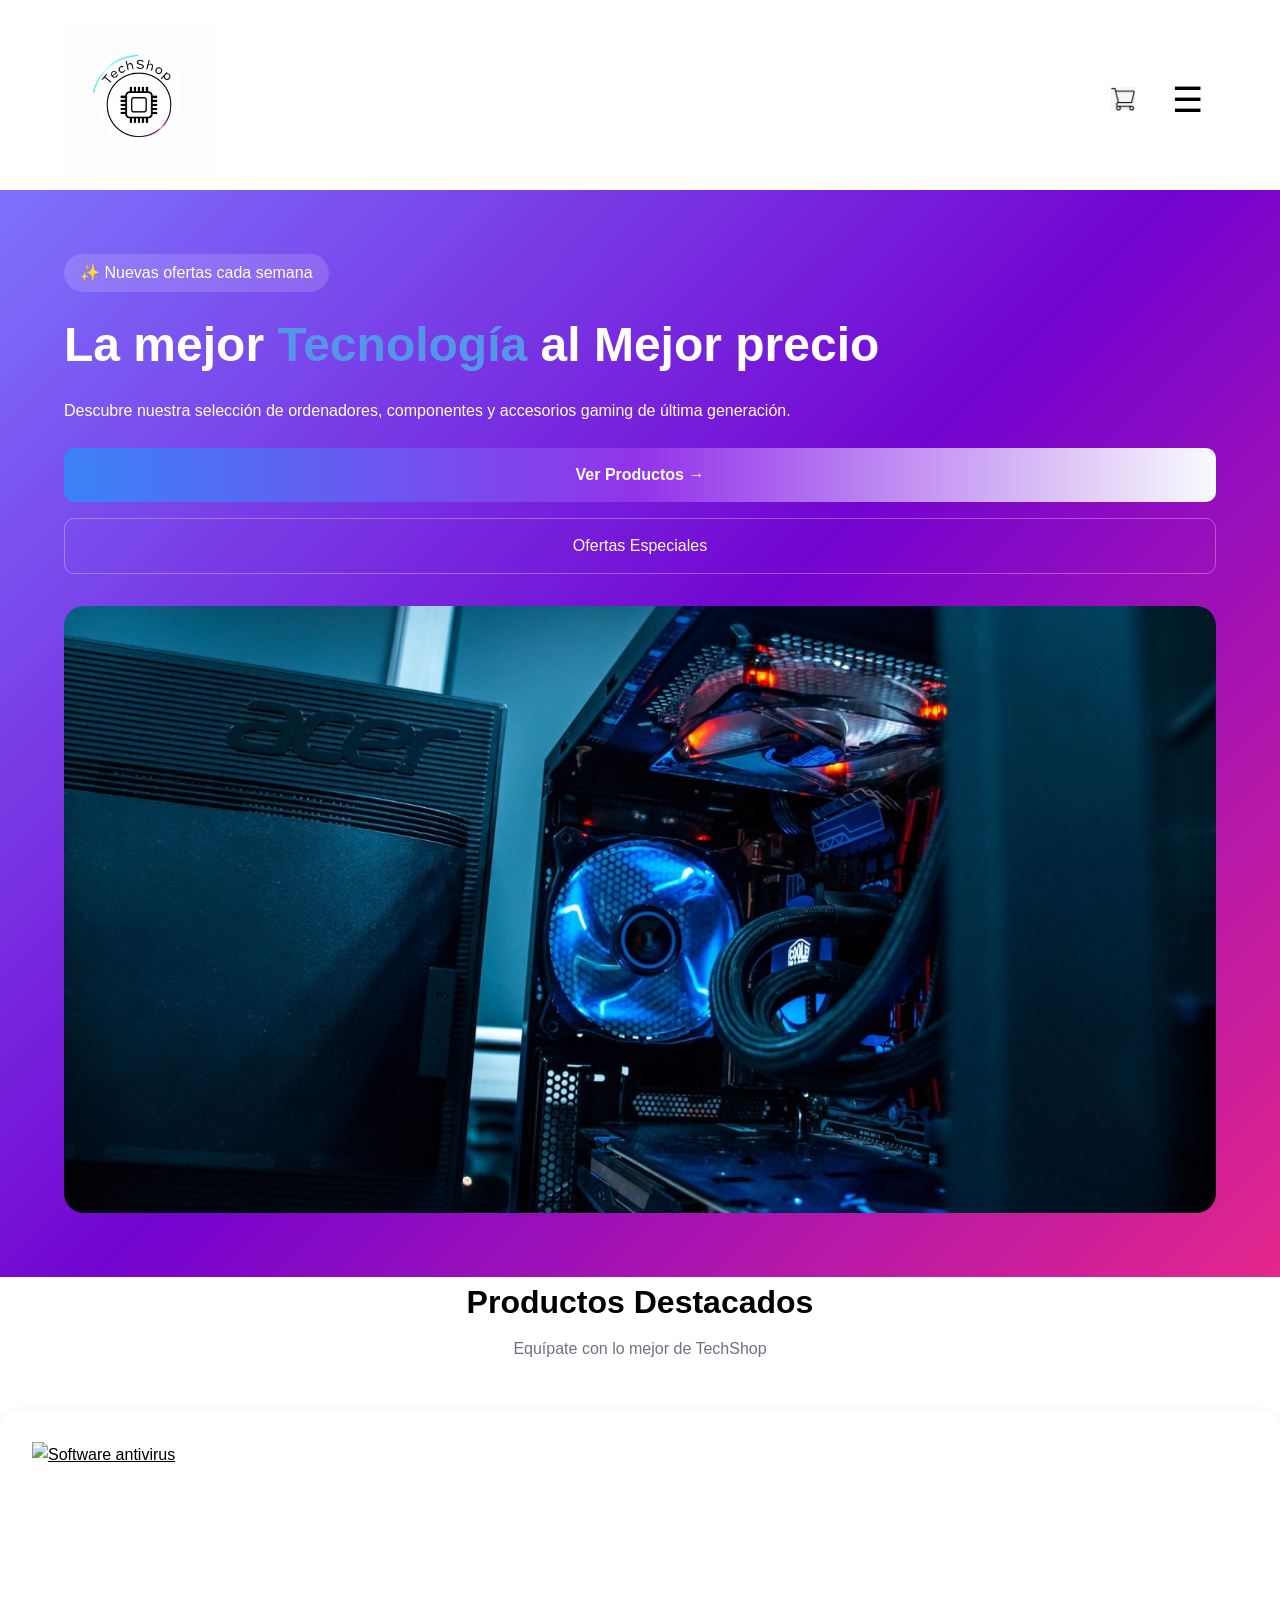
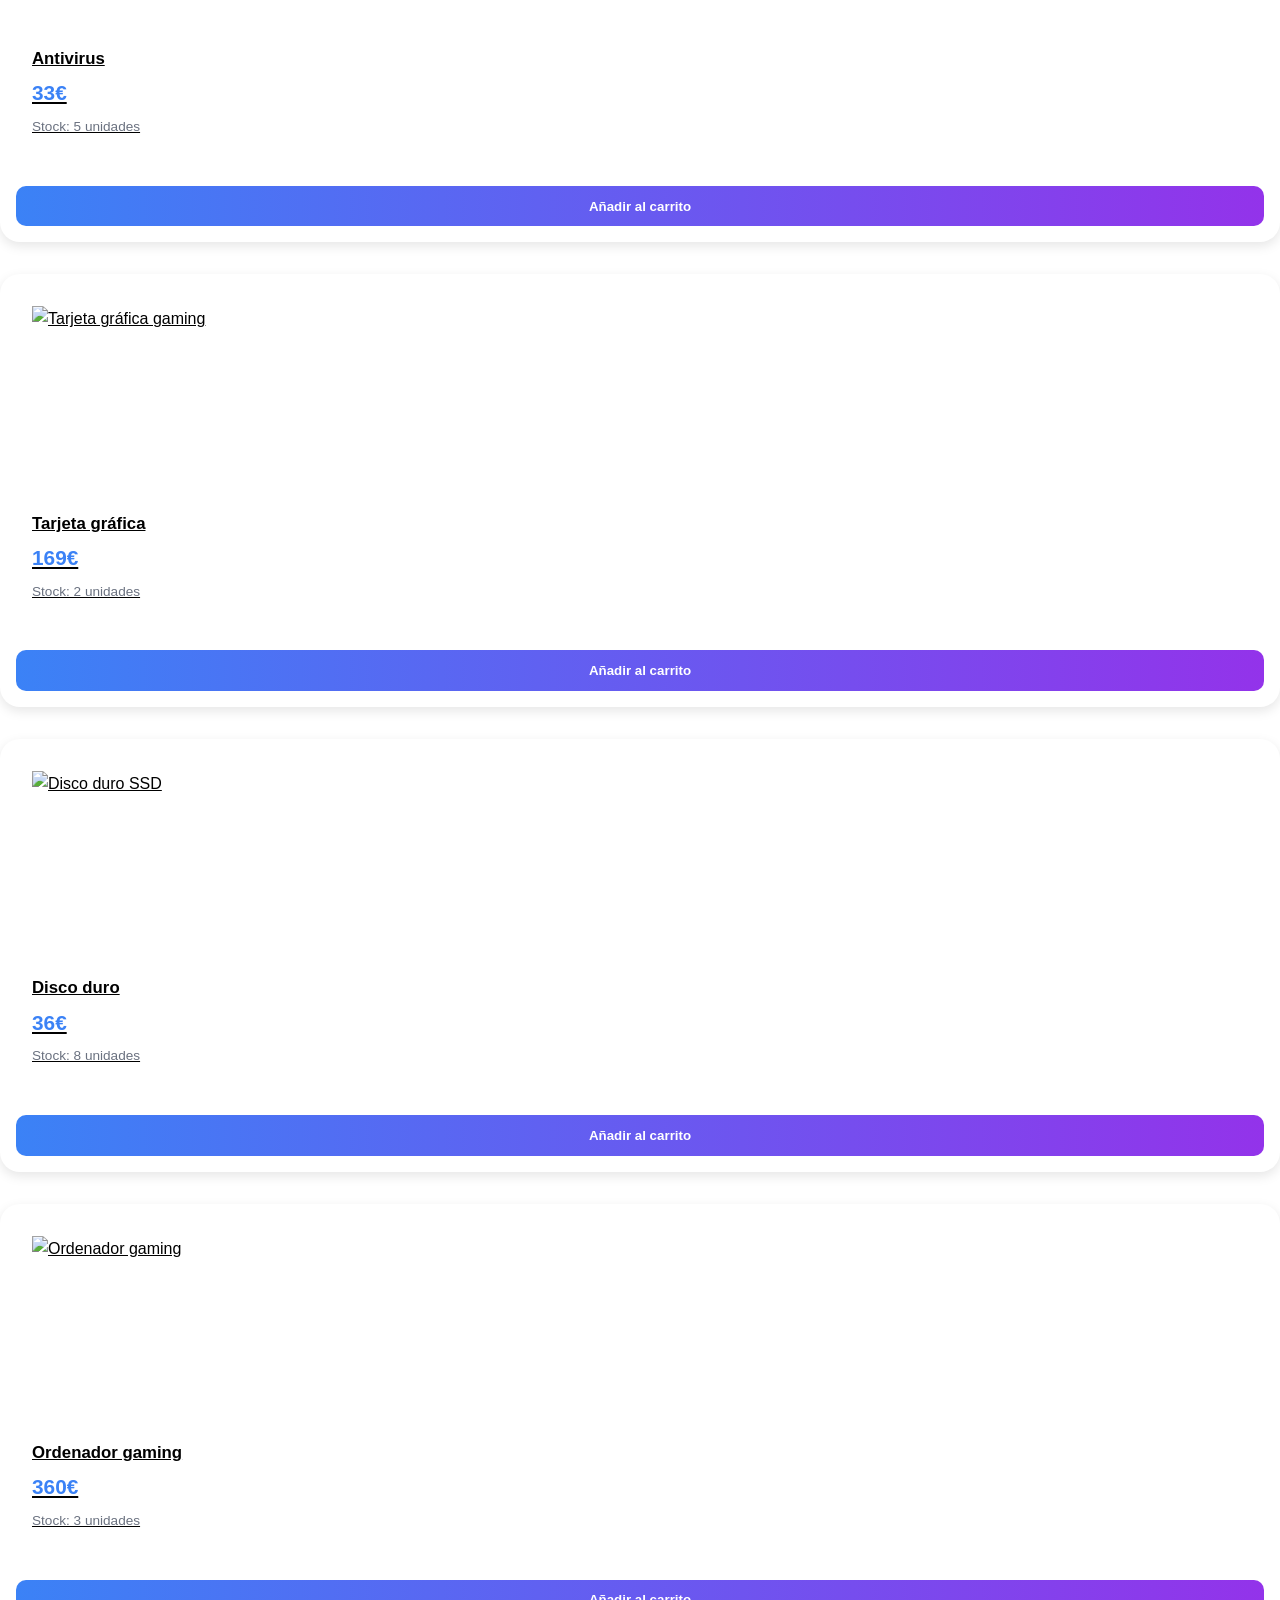
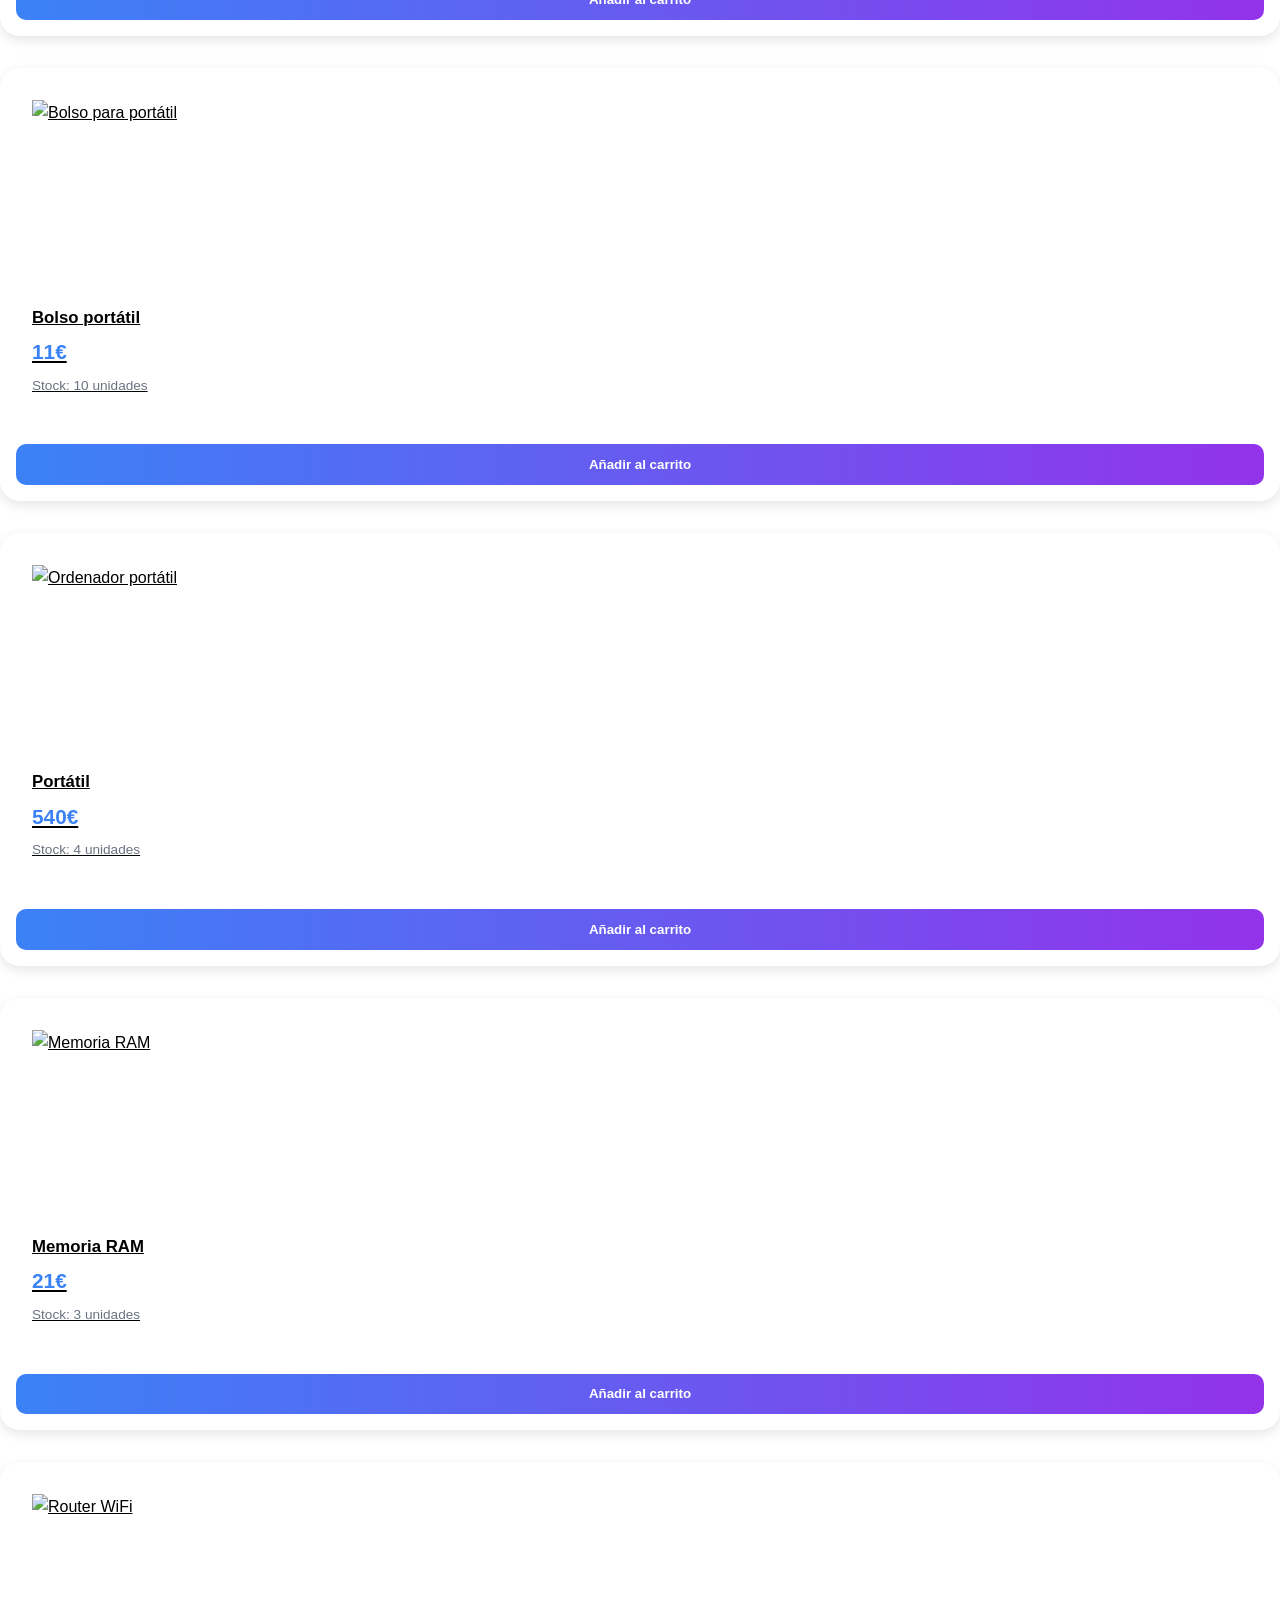
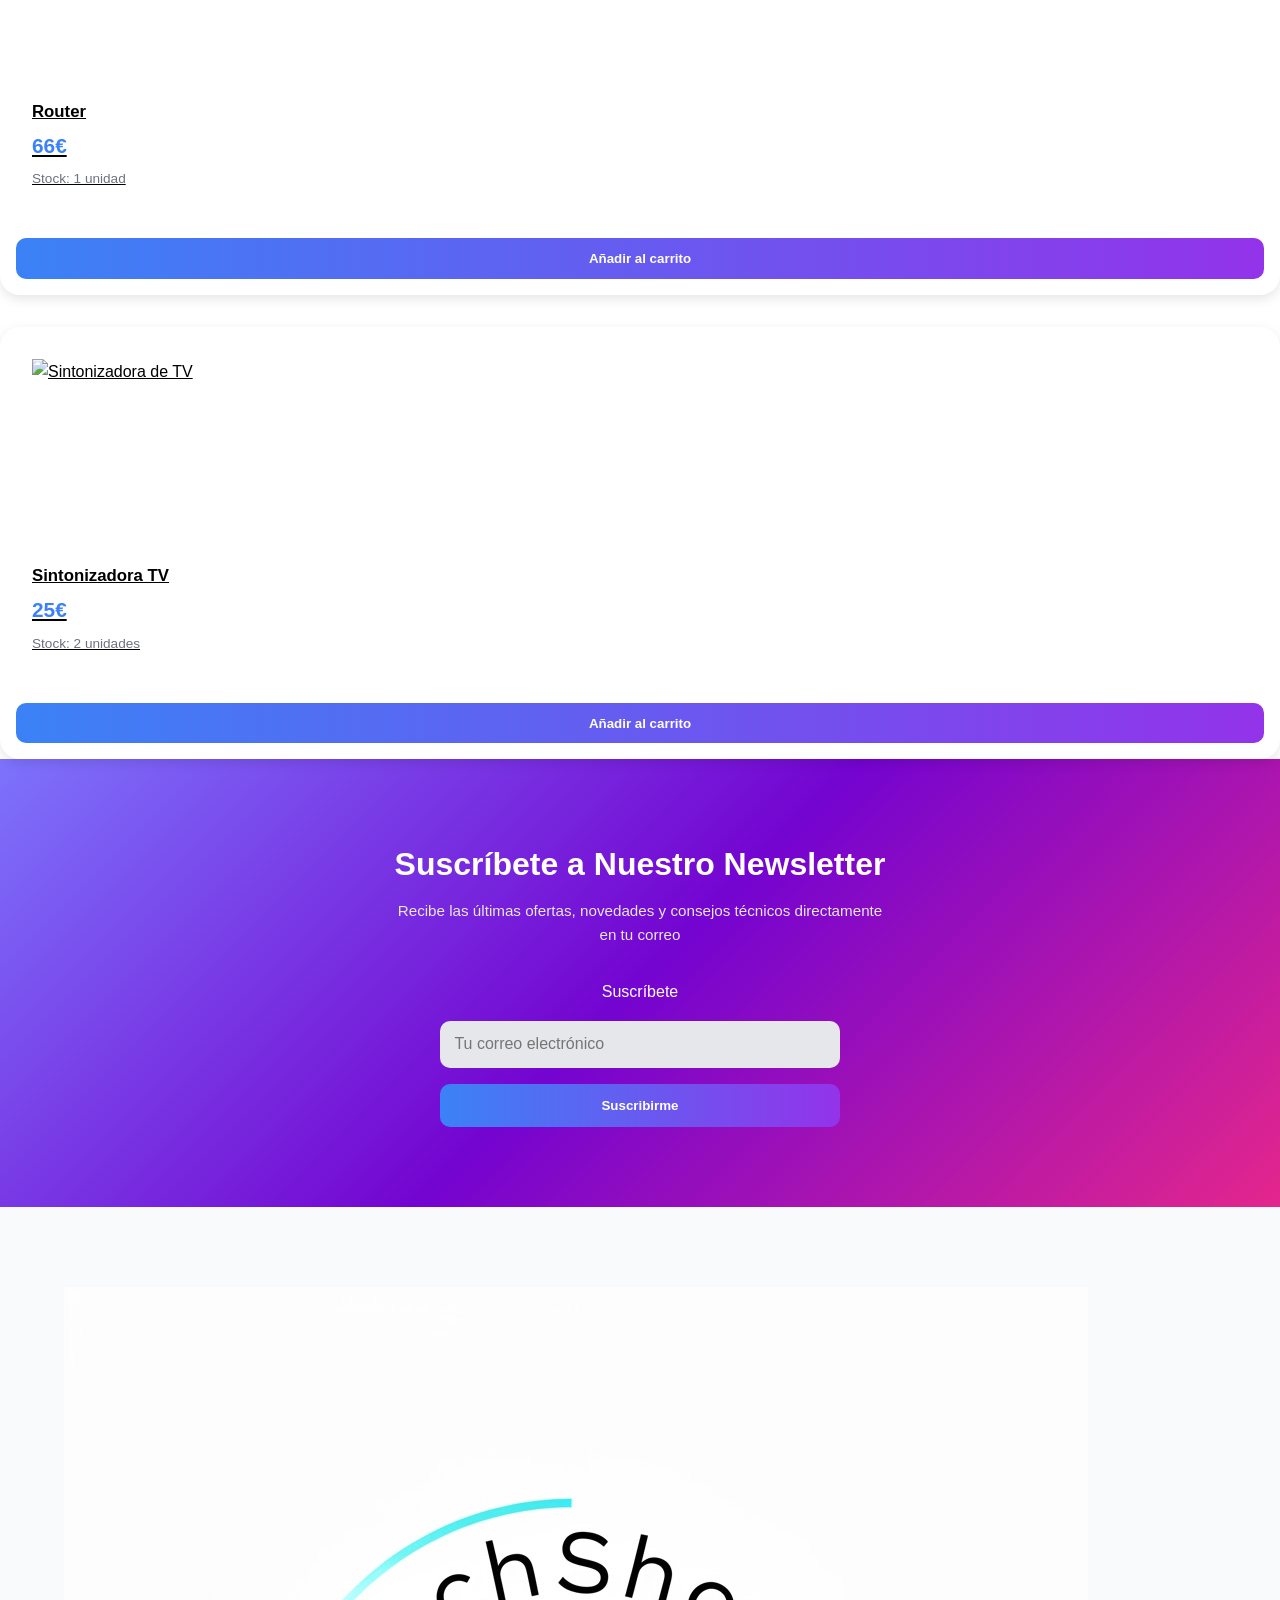
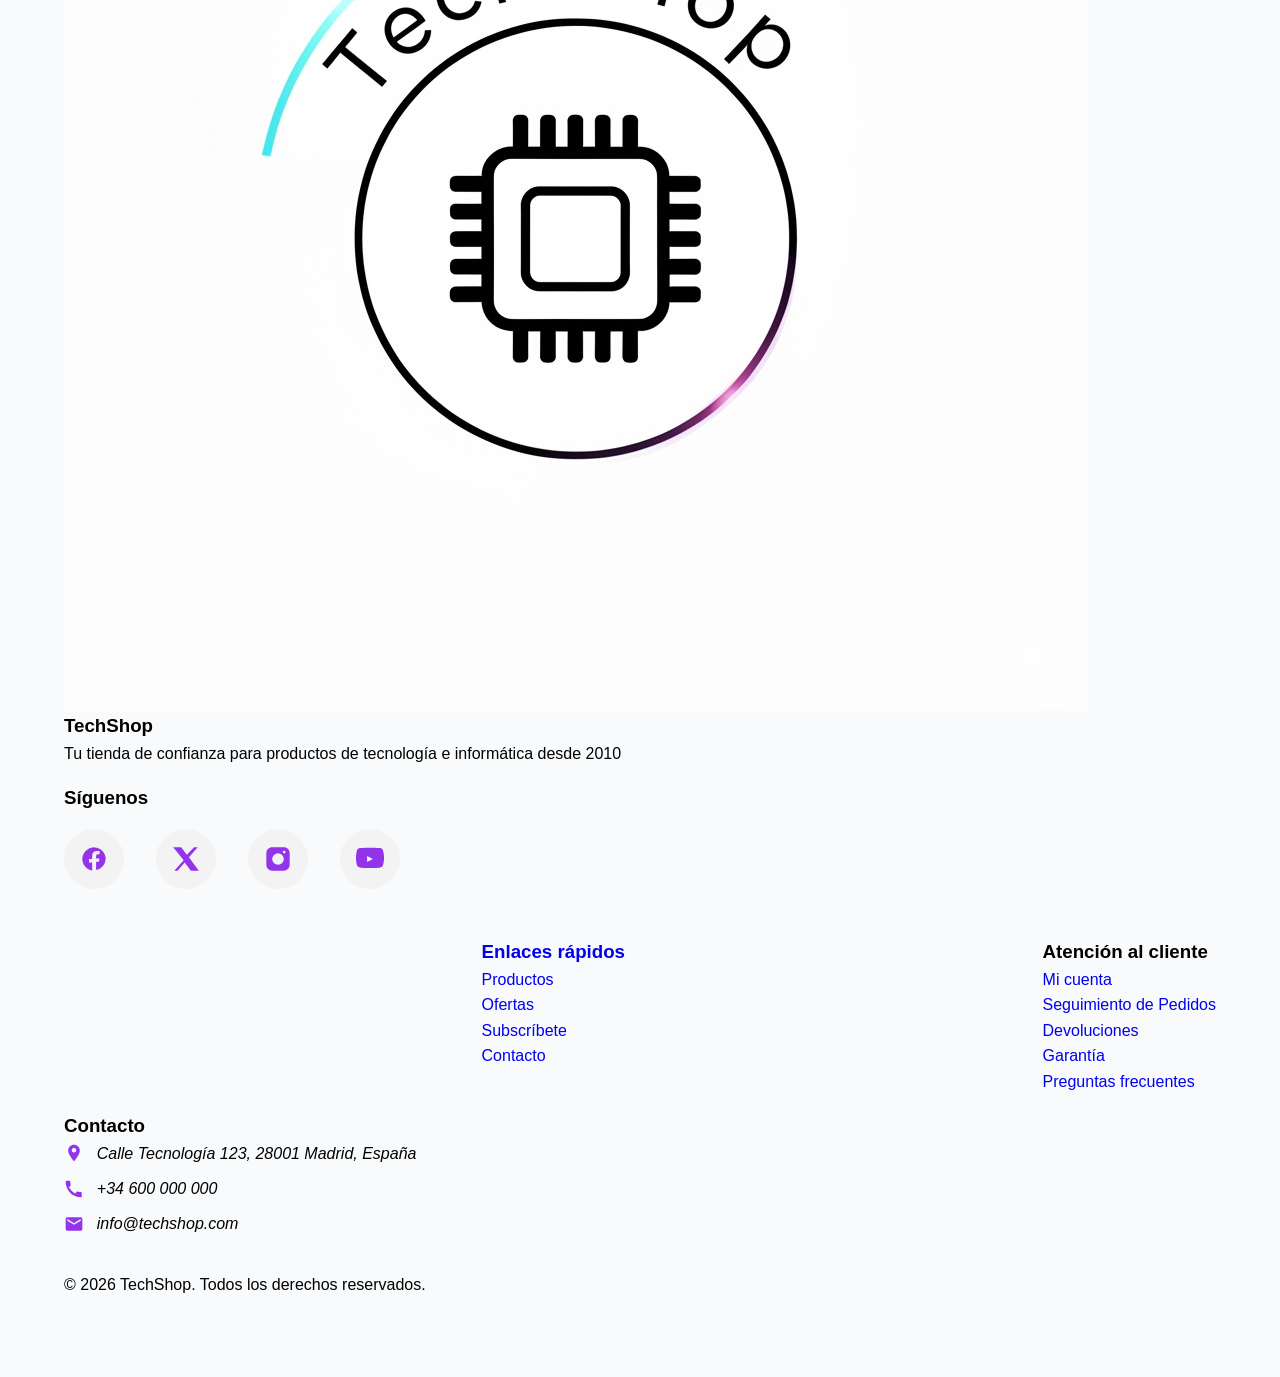
==== commit 440d2428: "Maquetar footer y añadir svg en contacto" ====
--- a/14_Tienda-online/index.html
+++ b/14_Tienda-online/index.html
@@ -373,80 +373,89 @@
 				</div>
 			</section>
 
-
-			<nav class="footer-nav" aria-label="Enlaces rápidos">
-				<h3>Enlaces rápidos</h3>
-				<ul>
-					<li>
-						<a href="#productos">Productos</a>
-					</li>
-					<li>
-						<a href="#ofertas">Ofertas</a>
-					</li>
-					<li>
-						<a href="#newsletter">Subscríbete</a>
-					</li>
-					<li>
-						<a href="#contacto">Contacto</a>
-					</li>
-
-
-				</ul>
-
-			</nav>
-
-
-			<nav class="customer-service" aria-label="Atención al cliente">
-				<h3>Atención al cliente</h3>
-
-				<ul>
-					<li>
-						<a href="micuenta.html">Mi cuenta</a>
-					</li>
-					<li>
-						<a href="pedidos.html">Seguimiento de Pedidos</a>
-					</li>
-					<li>
-						<a href="devoluciones.html">Devoluciones</a>
-					</li>
-					<li>
-						<a href="garantia.html">Garantía</a>
-					</li>
-					<li>
-						<a href="preguntas.html">Preguntas frecuentes</a>
-					</li>
-				</ul>
-
-
-			</nav>
-
-
+			<div class="enlaces-footer">
+				<nav class="footer-nav" aria-label="Enlaces rápidos">
+					<h3>Enlaces rápidos</h3>
+					<ul>
+						<li>
+							<a href="#productos">Productos</a>
+						</li>
+						<li>
+							<a href="#ofertas">Ofertas</a>
+						</li>
+						<li>
+							<a href="#newsletter">Subscríbete</a>
+						</li>
+						<li>
+							<a href="#contacto">Contacto</a>
+						</li>
+
+
+					</ul>
+
+				</nav>
+
+
+				<nav class="customer-service" aria-label="Atención al cliente">
+					<h3>Atención al cliente</h3>
+
+					<ul>
+						<li>
+							<a href="micuenta.html">Mi cuenta</a>
+						</li>
+						<li>
+							<a href="pedidos.html">Seguimiento de Pedidos</a>
+						</li>
+						<li>
+							<a href="devoluciones.html">Devoluciones</a>
+						</li>
+						<li>
+							<a href="garantia.html">Garantía</a>
+						</li>
+						<li>
+							<a href="preguntas.html">Preguntas frecuentes</a>
+						</li>
+					</ul>
+
+
+				</nav>
+
+			</div>
 			<section class="footer-contact">
 				<h3>Contacto</h3>
 				<address>
-					<ul>
-
-						<li>
-							<img src="./nueva-web/images/location.png" alt="Icono de localización">
-							Calle Tecnología 123,28001 Madrid, España
-						</li>
-						<li>
-							<img src="./nueva-web/images/phone.png" alt="Icono de teléfono">
-							+34 900 123 456
-						</li>
-						<li>
-							<img src="./nueva-web/images/mail.png" alt="Icono de correo">
-							info@techShopinformatica.es
-						</li>
-
-
-
-
-
-
-
-
-					</ul>
+
+
+					<div class="contact-item">
+						<!-- Localización -->
+						<svg viewBox="0 0 24 24" aria-hidden="true">
+							<path
+								d="M12 2C8.1 2 5 5.1 5 9c0 5.2 7 13 7 13s7-7.8 7-13c0-3.9-3.1-7-7-7zm0 9.5A2.5 2.5 0 1 1 12 6a2.5 2.5 0 0 1 0 5.5z" />
+						</svg>
+
+						<p>Calle Tecnología 123, 28001 Madrid, España</p>
+					</div>
+
+					<div class="contact-item">
+						<!-- Teléfono -->
+						<svg viewBox="0 0 24 24" aria-hidden="true">
+							<path
+								d="M6.6 10.8a15.1 15.1 0 006.6 6.6l2.2-2.2c.3-.3.7-.4 1.1-.3 1.2.4 2.5.6 3.8.6.6 0 1 .4 1 1V21c0 .6-.4 1-1 1C10.3 22 2 13.7 2 3c0-.6.4-1 1-1h3.5c.6 0 1 .4 1 1 0 1.3.2 2.6.6 3.8.1.4 0 .8-.3 1.1l-2.2 2.9z" />
+						</svg>
+
+						<p>+34 600 000 000</p>
+					</div>
+
+					<div class="contact-item">
+						<!-- Email -->
+						<svg viewBox="0 0 24 24" aria-hidden="true">
+							<path d="M20 4H4c-1.1 0-2 .9-2 2v12c0 1.1.9 2 2 2h16c1.1 
+            0 2-.9 2-2V6c0-1.1-.9-2-2-2zm0 
+            4-8 5L4 8V6l8 5 8-5v2z" />
+						</svg>
+
+						<p>info@techshop.com</p>
+					</div>
 				</address>
 			</section>
 
--- a/14_Tienda-online/css/style.css
+++ b/14_Tienda-online/css/style.css
@@ -474,17 +474,15 @@
 
 .footer-container {
     display: grid;
-    gap: 2rem;
+    gap: 1rem;
     grid-template-columns: 1fr;
 }
 
 .social-links {
     display: flex;
     gap: 1rem;
-    margin-top: 1rem;
-    display: flex;
-    flex-direction: column;
-    gap: 1rem;
+    display: flex;
+    flex-direction: column;
 
 }
 
@@ -508,20 +506,40 @@
 .social-icons svg {
     width: 28px;
     height: 28px;
-    fill: #333;
-}
-.footer-info img {
-
-    height: 60px;
-}
-
-.footer-nav li,
-.customer-service li,
-.footer-contact li {
+    fill: var(--color-secondary);
+}
+
+.social-icons a:hover {
+    /* Pequeña animacion al pasar el raton por encima */
+    transform: scale(1.1);
+    background: #e9e9e9;
+}
+
+.enlaces-footer li {
     list-style: none;
 }
 
-.footer-nav a,
-.customer-service a {
+.enlaces-footer a {
     text-decoration: none;
+}
+
+.enlaces-footer {
+    display: flex;
+    justify-content: space-between;
+    gap: 1.25rem;
+    
+  
+}
+
+.contact-item {
+    display: flex;
+    align-items: center;
+    gap: 0.8rem;
+    margin-bottom: 0.6rem;
+}
+
+.contact-item svg {
+    width: 20px;
+    height: 20px;
+    fill: var(--color-secondary);
 }
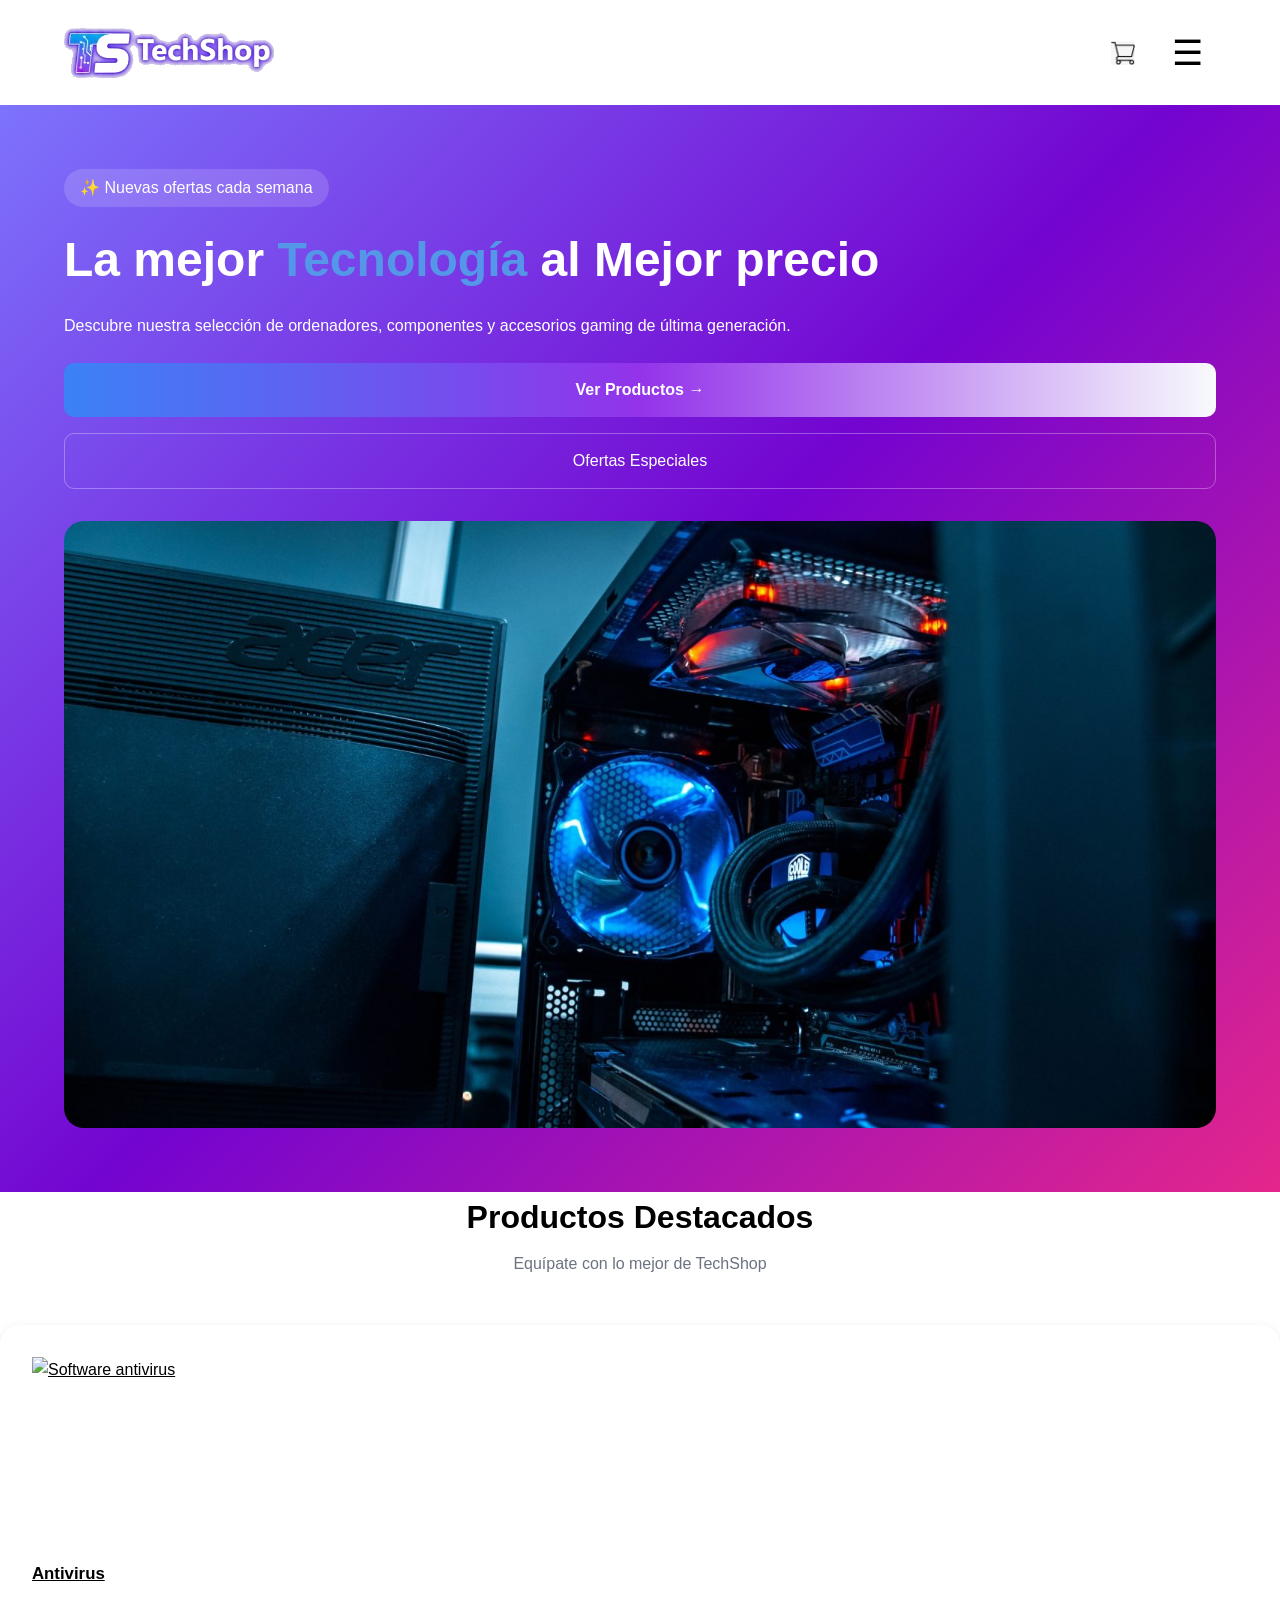
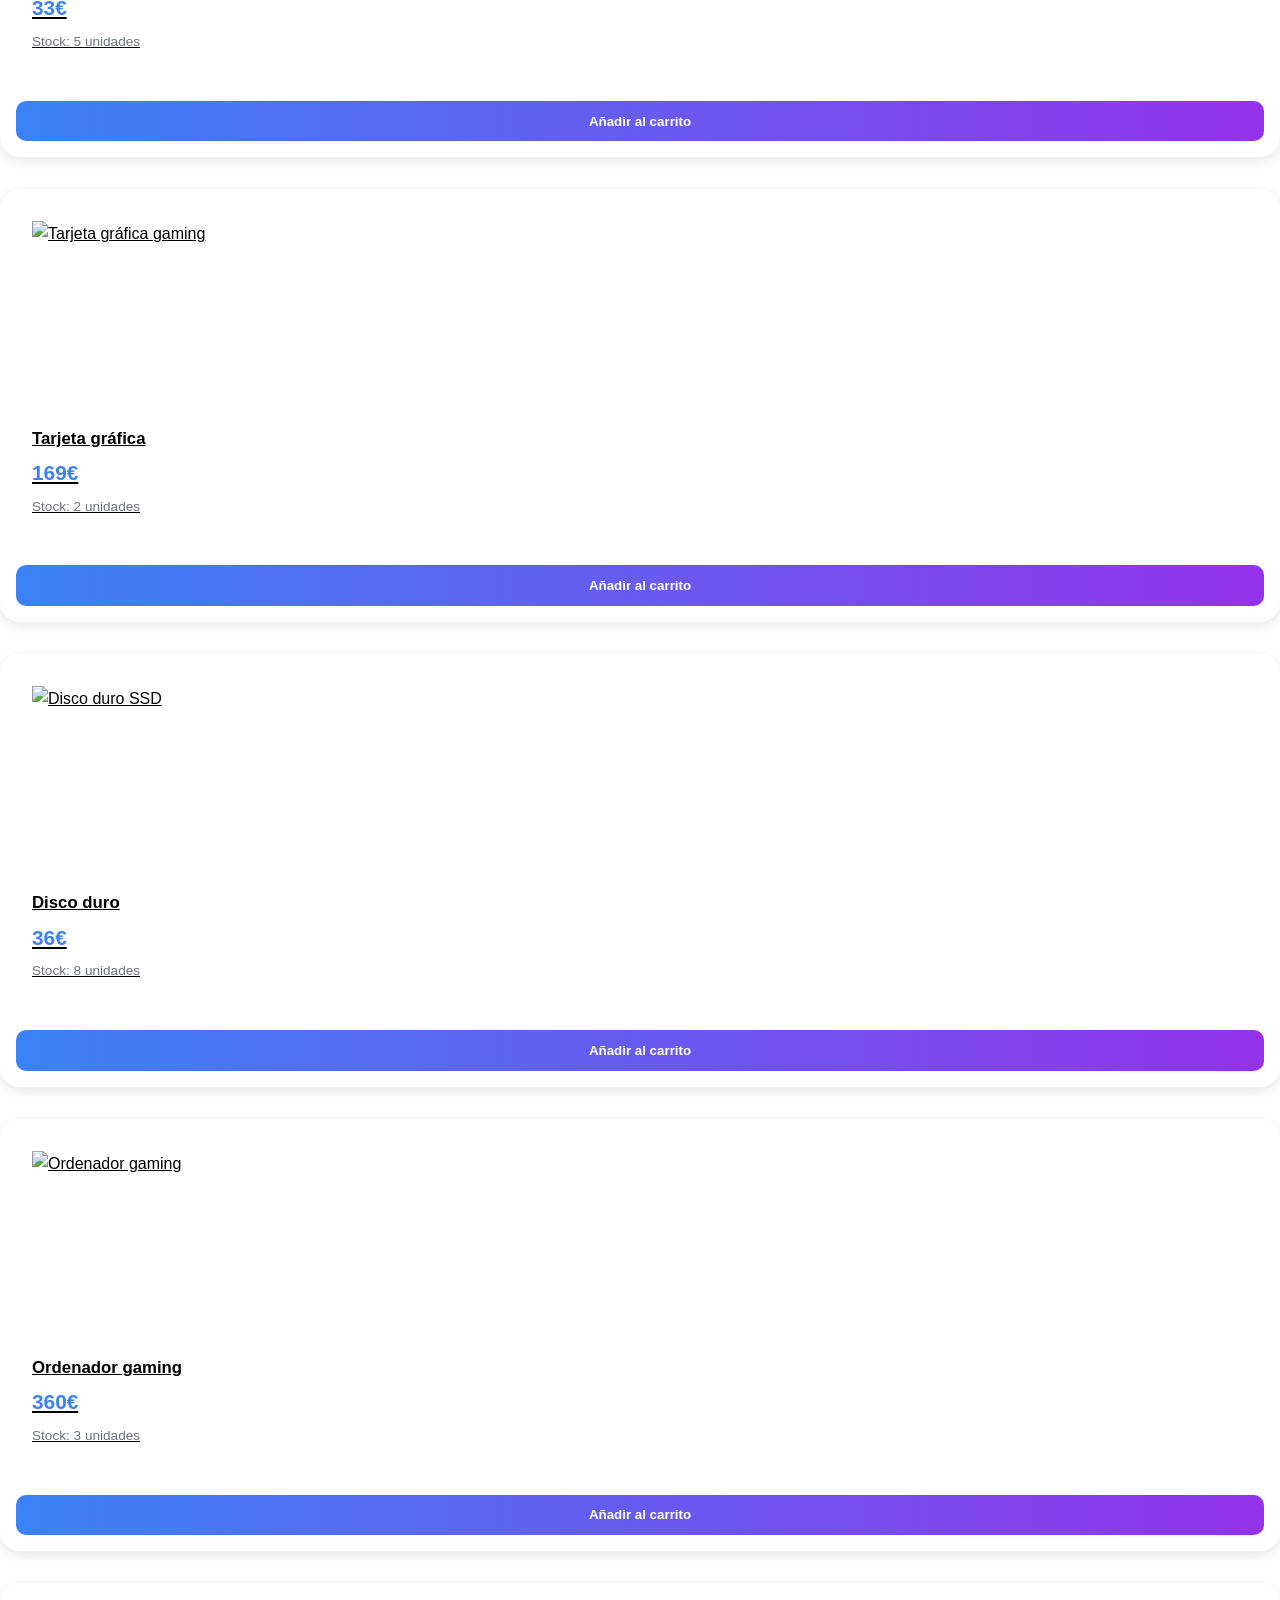
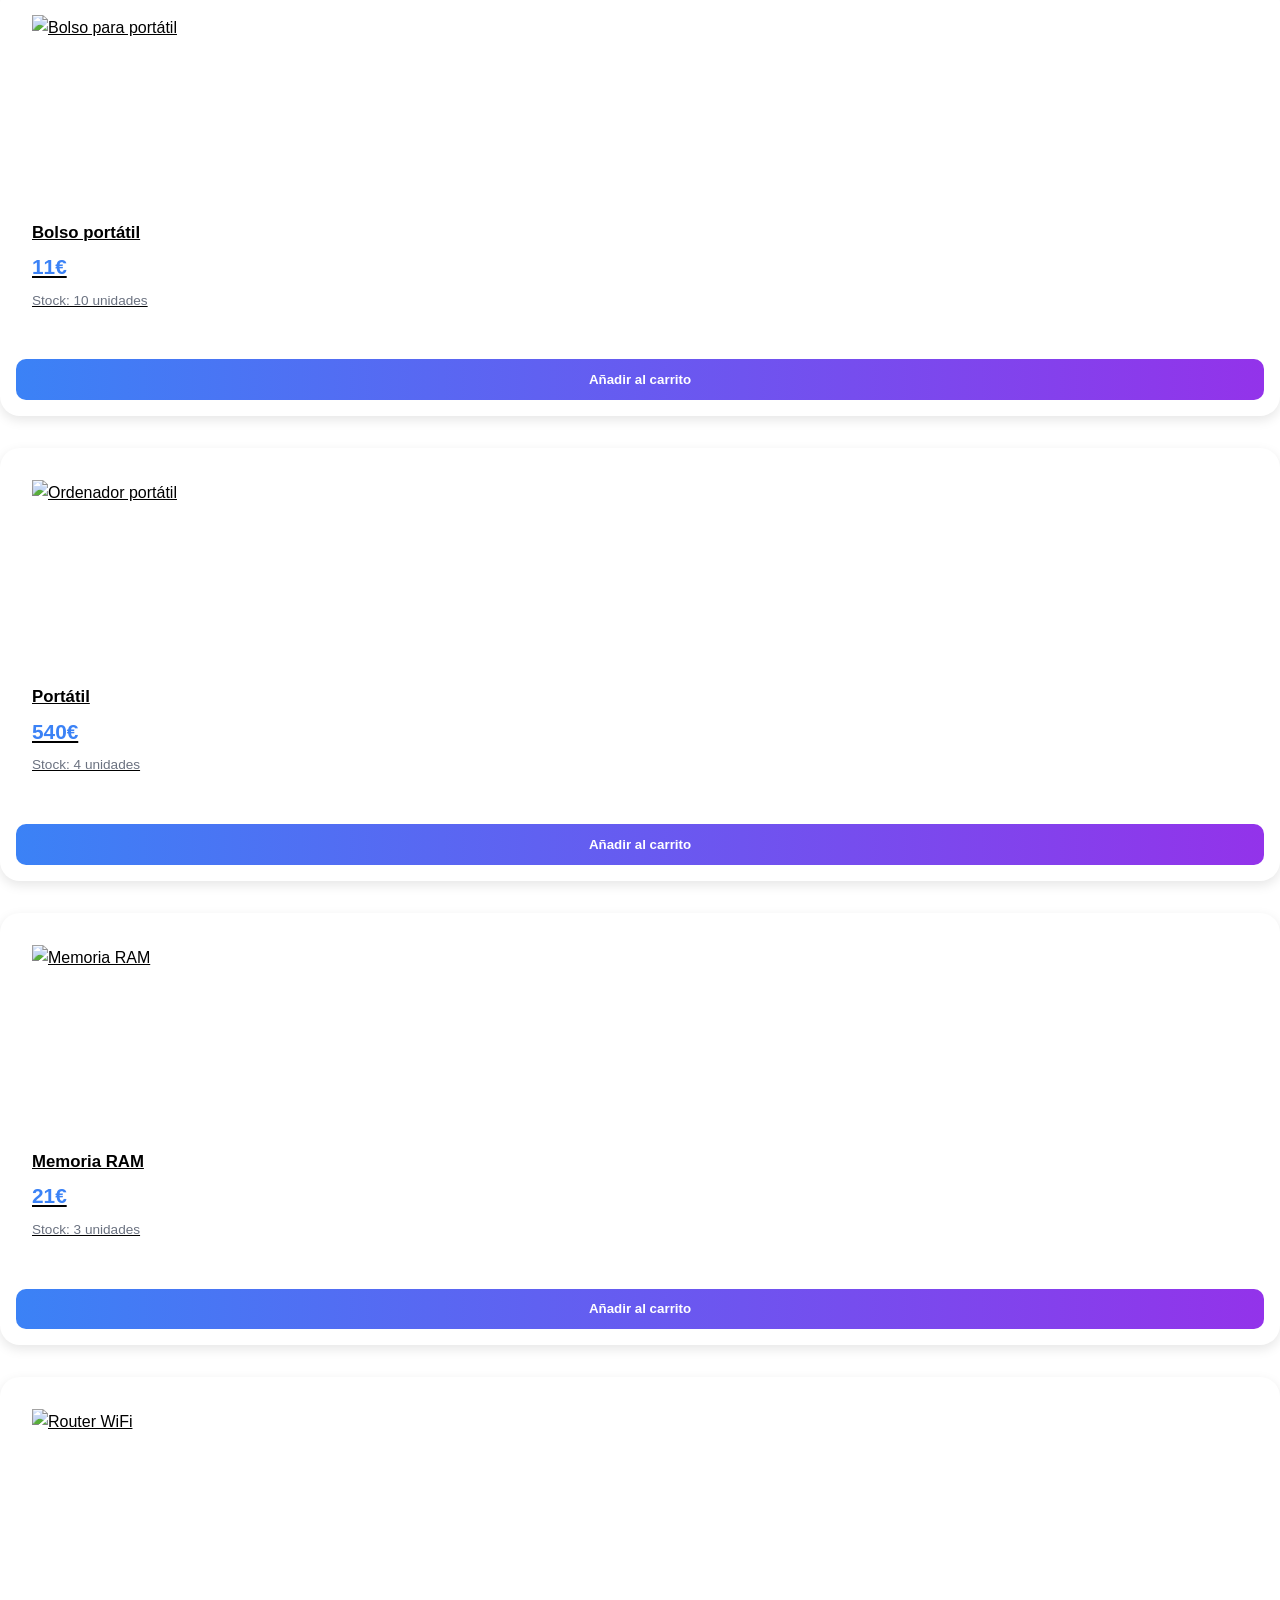
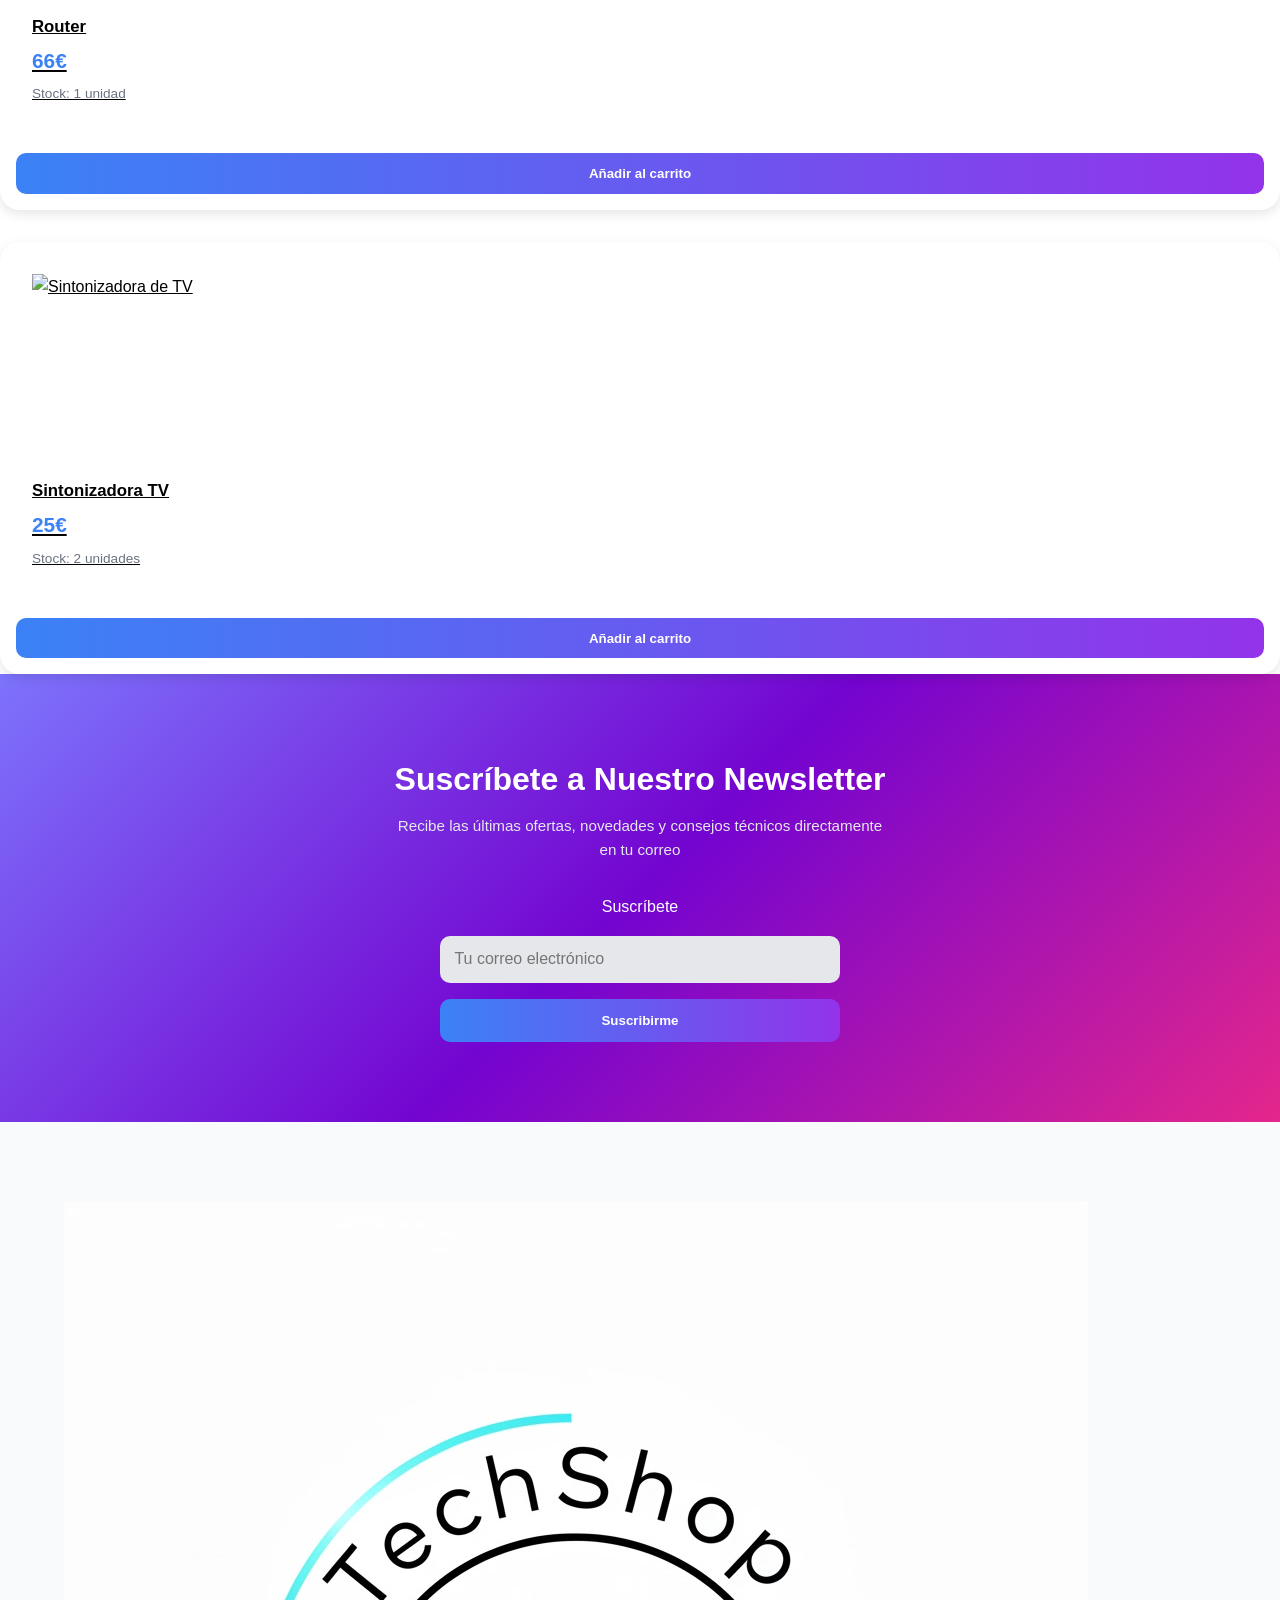
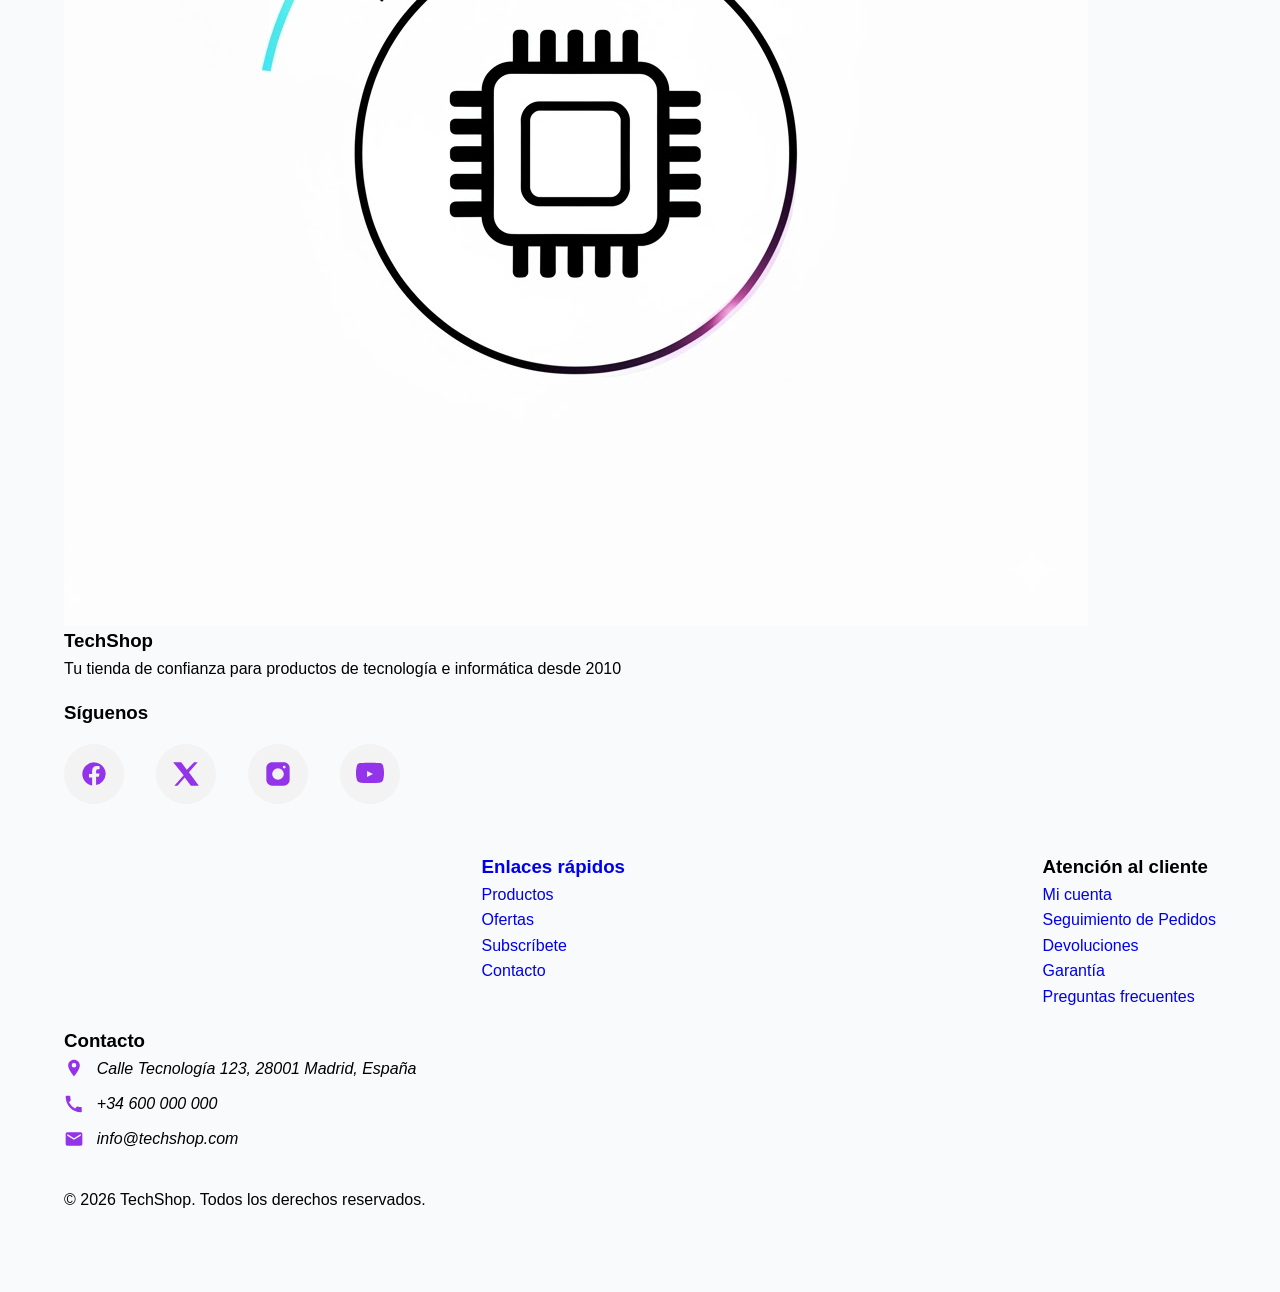
==== commit bdc17aee: "Cambiar logo y mantener barra de color blanco al hacer scroll" ====
--- a/14_Tienda-online/index.html
+++ b/14_Tienda-online/index.html
@@ -14,7 +14,7 @@
 	<header class="header">
 		<nav class="navbar" aria-label="Navegación principal">
 			<a href="index.html" class="logo">
-				<img src="images/logo-inicio.jpg" alt="Logo TechShop"> <!--Pendiente de poner-->
+				<img src="images/descargar.png" alt="Logo TechShop"> <!--Pendiente de poner-->
 			</a>
 
 
--- a/14_Tienda-online/css/style.css
+++ b/14_Tienda-online/css/style.css
@@ -100,12 +100,11 @@
     align-items: center;
     justify-content: space-between;
     padding: 1.5rem 5%;
-    background: var(--white);
+    background-color: var(--color-white);
     box-shadow: var(--shadow);
     position: sticky;
     top: 0;
     z-index: 1000;
-    padding-bottom: 1rem;
     gap: 1rem;
 }
 
@@ -117,16 +116,19 @@
     flex: 1;
     /*Ocupa todo el espacio libre del contenedor*/
     gap: 1rem;
+    color: var(--color-white);
 }
 
 /*/////--LOGO---/////*/
 .logo {
-    flex: 0 0 auto;
+    display: flex;
+    align-items: center;
+    overflow: hidden;
 }
 
 .logo img {
-    width: 100%;
-    height: 150px;
+    width: auto;
+    height: 50px;
 }
 
 /*/////---ICONOS DE USUARIO---/////*/
@@ -527,8 +529,8 @@
     display: flex;
     justify-content: space-between;
     gap: 1.25rem;
-    
-  
+
+
 }
 
 .contact-item {
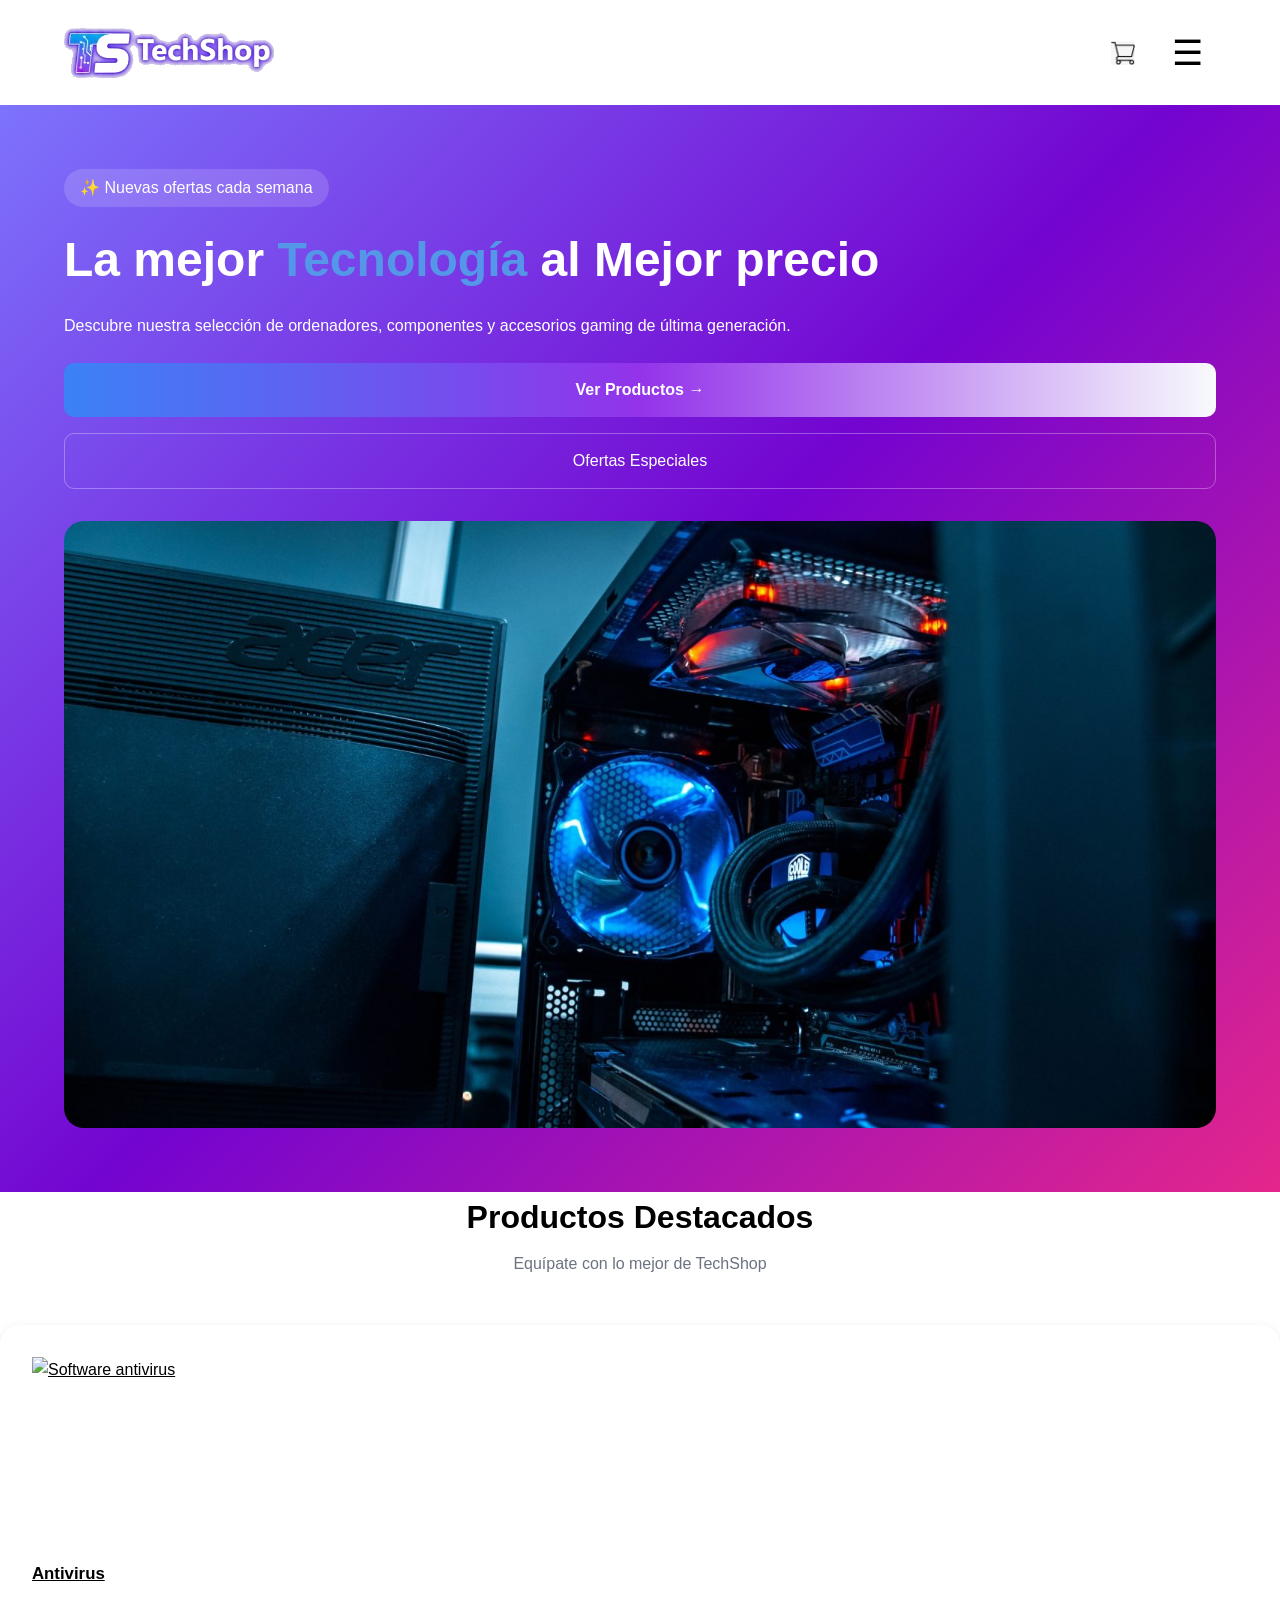
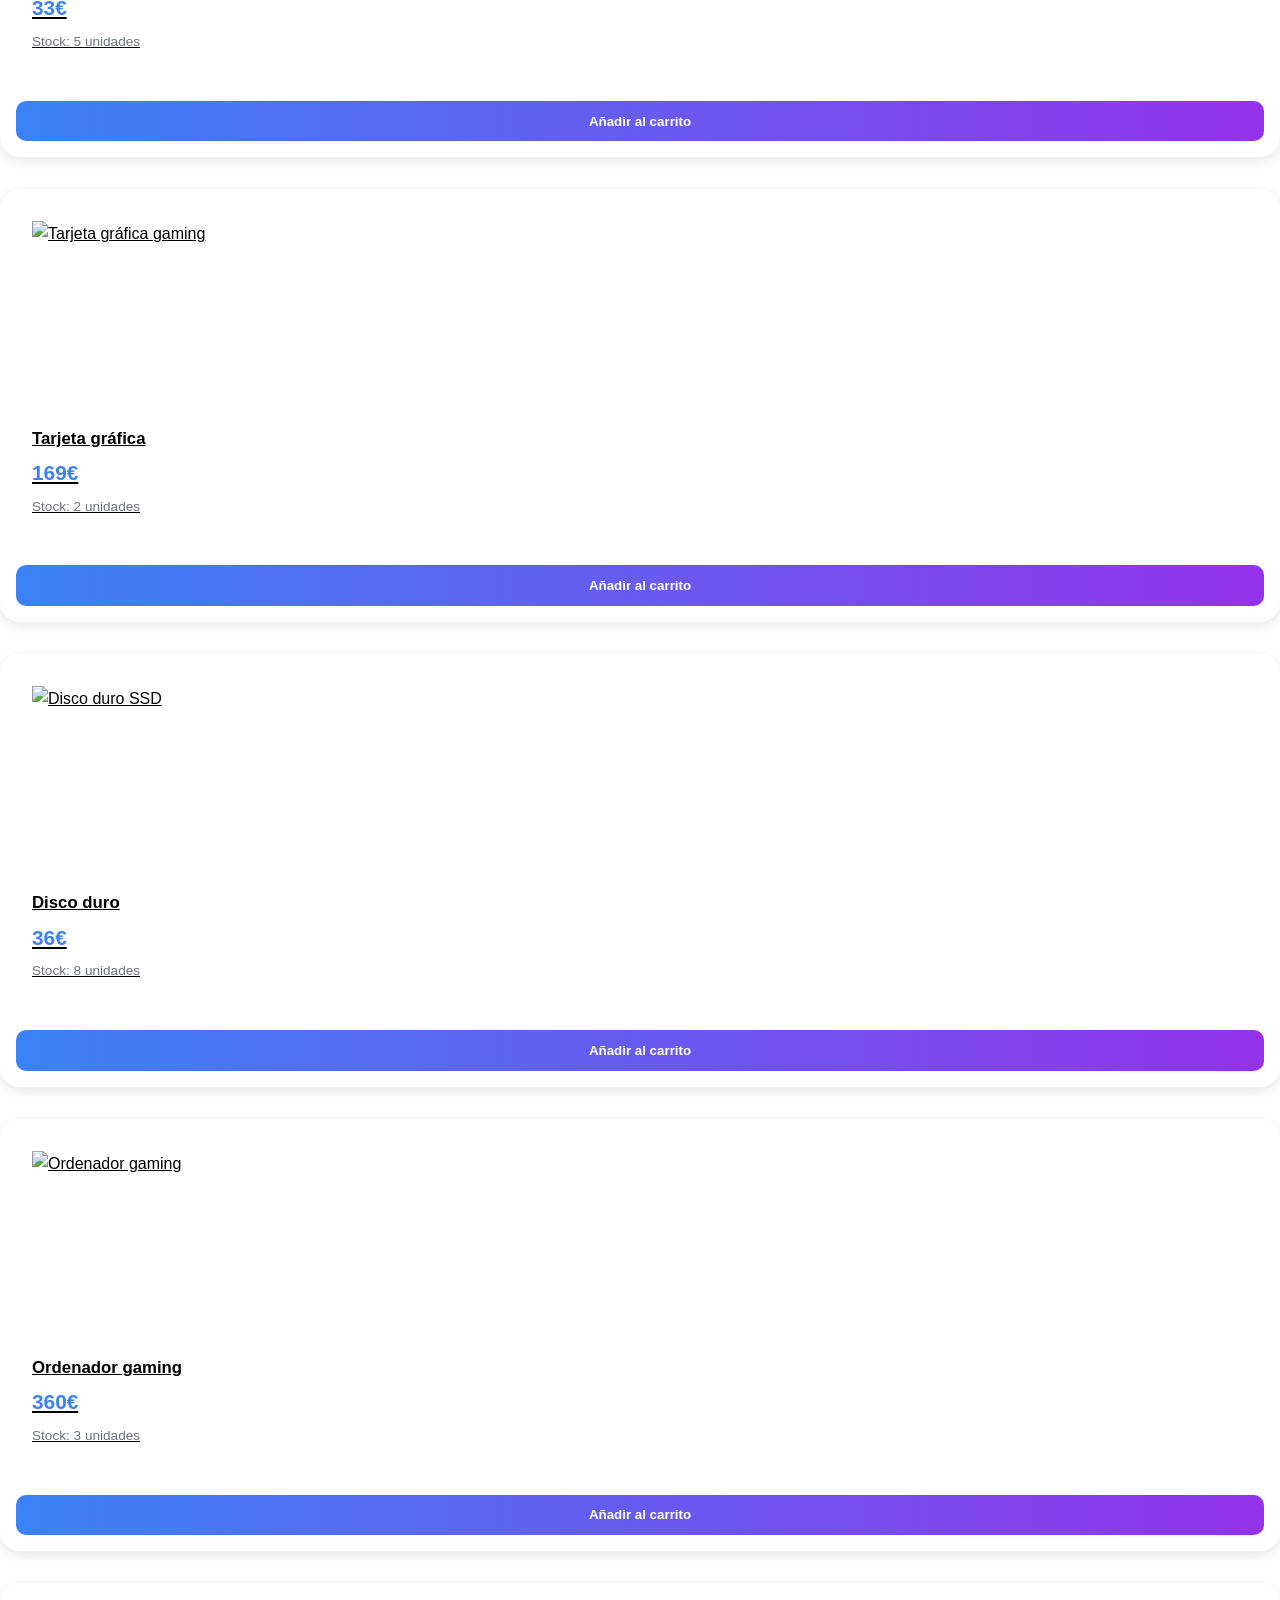
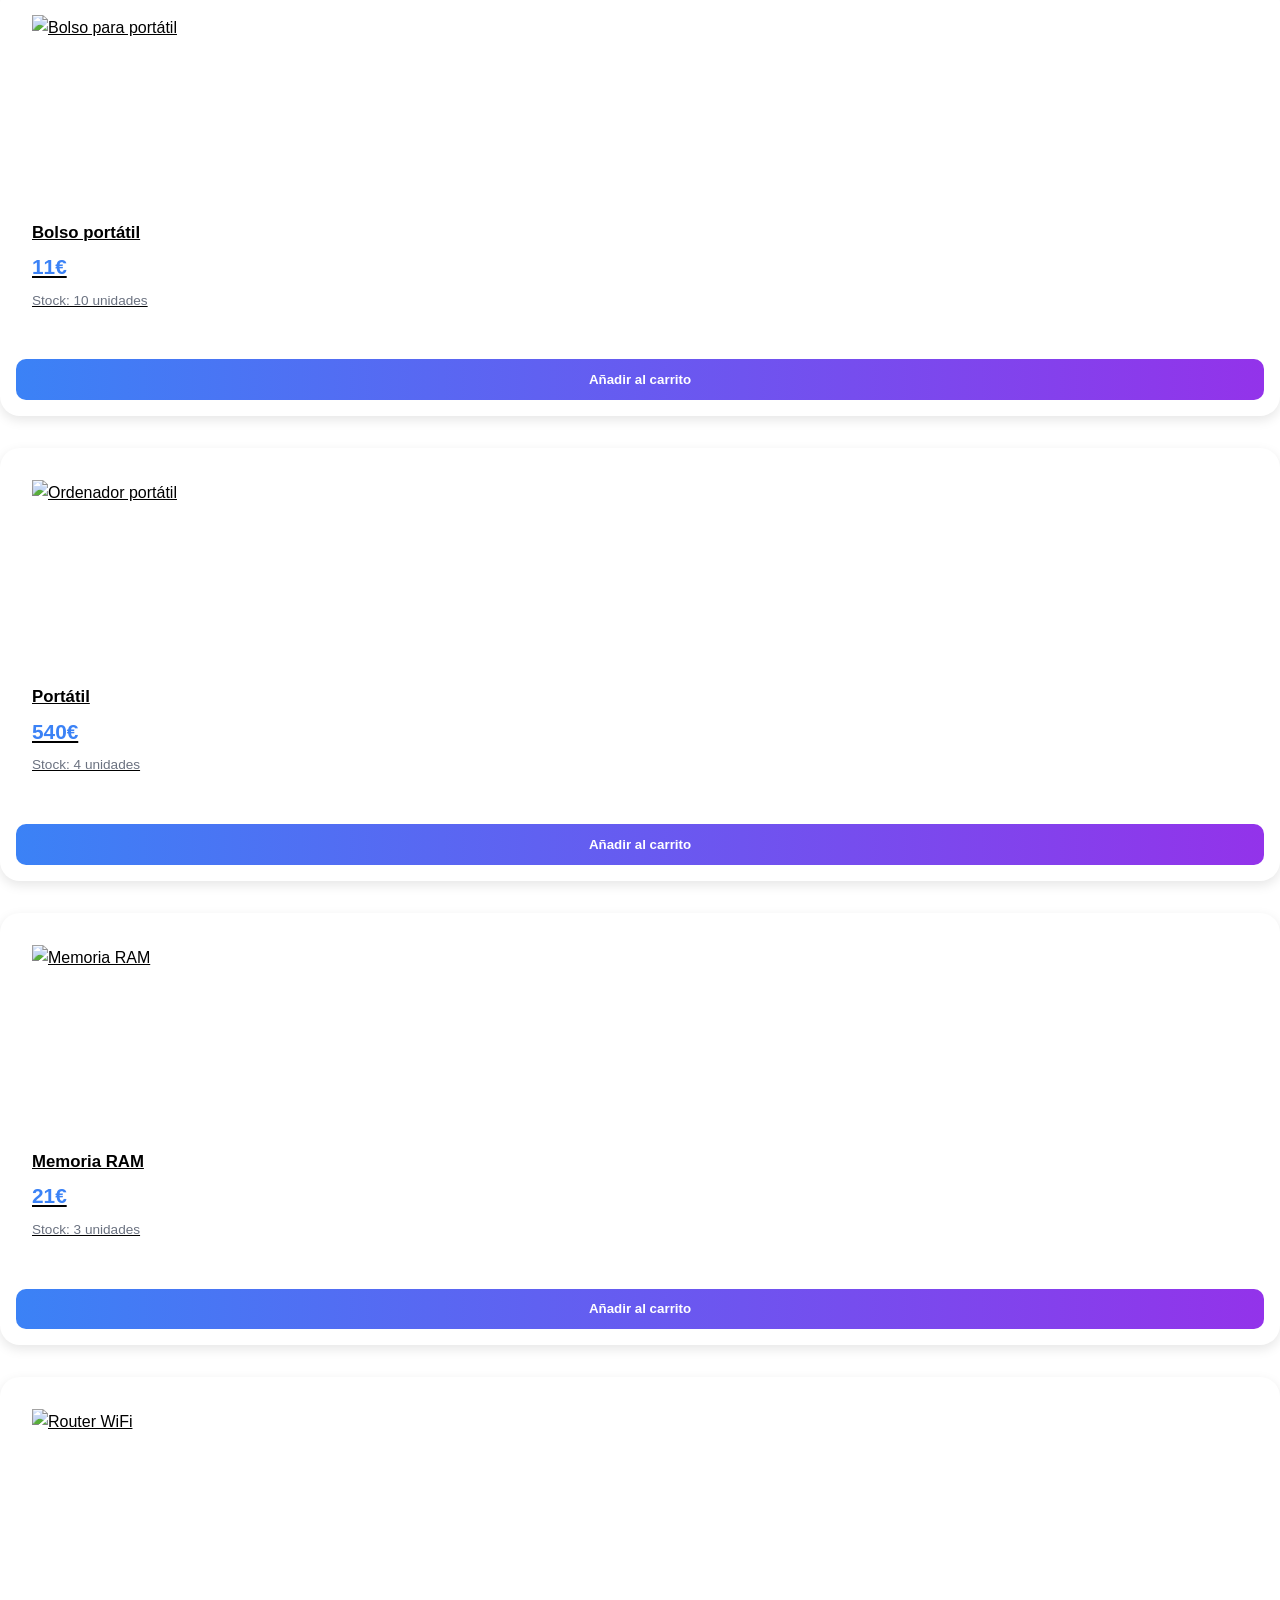
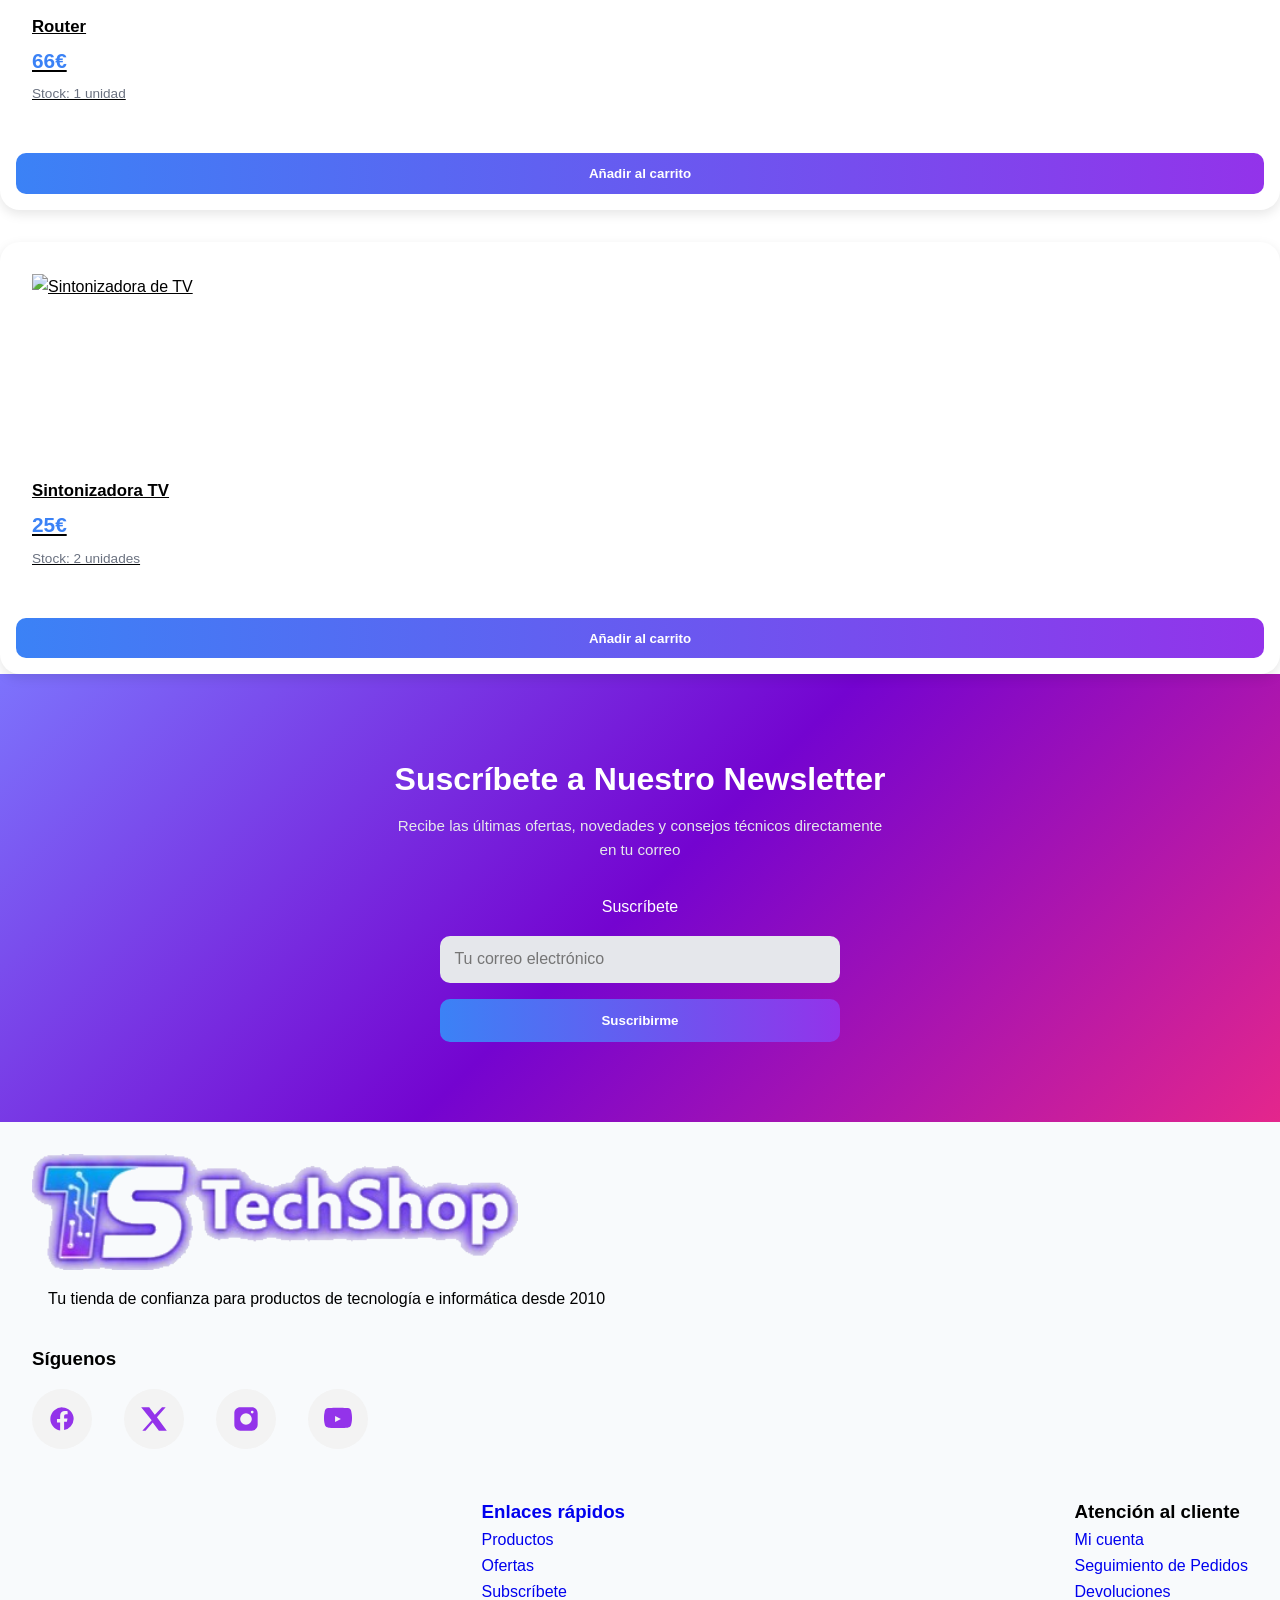
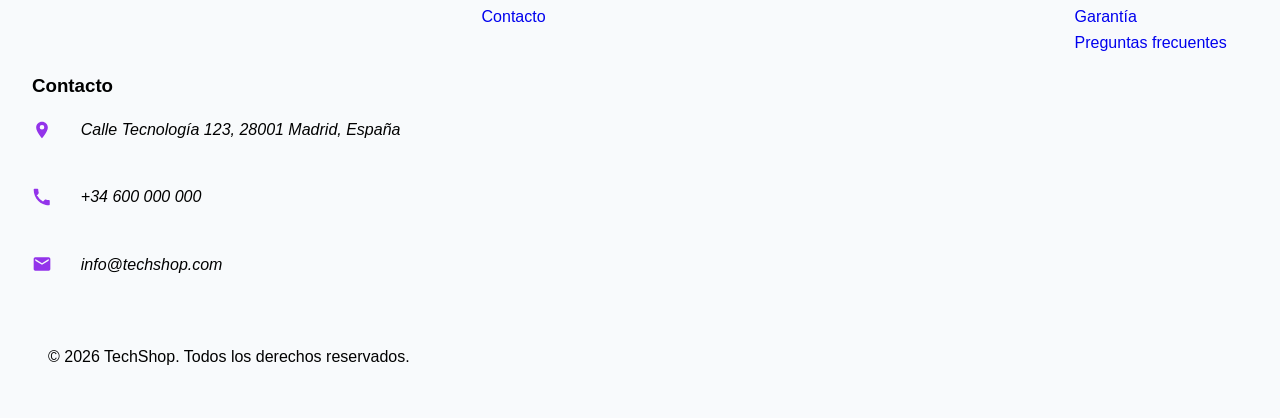
==== commit e89d7336: "Arreglar logo del footer" ====
--- a/14_Tienda-online/index.html
+++ b/14_Tienda-online/index.html
@@ -329,10 +329,8 @@
 		<div class="footer-container">
 			<section class="footer-info">
 				<a href="index.html">
-					<img src="images/logo-inicio.jpg" alt="Logo TechShop" loading="lazy"> <!--Pendiente de poner-->
+					<img src="images/descargar.png" alt="Logo TechShop" loading="lazy"> <!--Pendiente de poner-->
 				</a>
-
-				<h3>TechShop</h3>
 				<p>Tu tienda de confianza para productos de tecnología e informática desde 2010</p>
 			</section>
 
--- a/14_Tienda-online/css/style.css
+++ b/14_Tienda-online/css/style.css
@@ -471,7 +471,15 @@
 
 .main-footer {
     background: var(--color-light);
-    padding: var(--space-xl) var(--container-padding);
+    padding: var(--space-md);
+}
+.main-footer img{
+    height: auto;
+    width: 40%;
+
+}
+.main-footer p{
+    padding: var(--space-sm);
 }
 
 .footer-container {
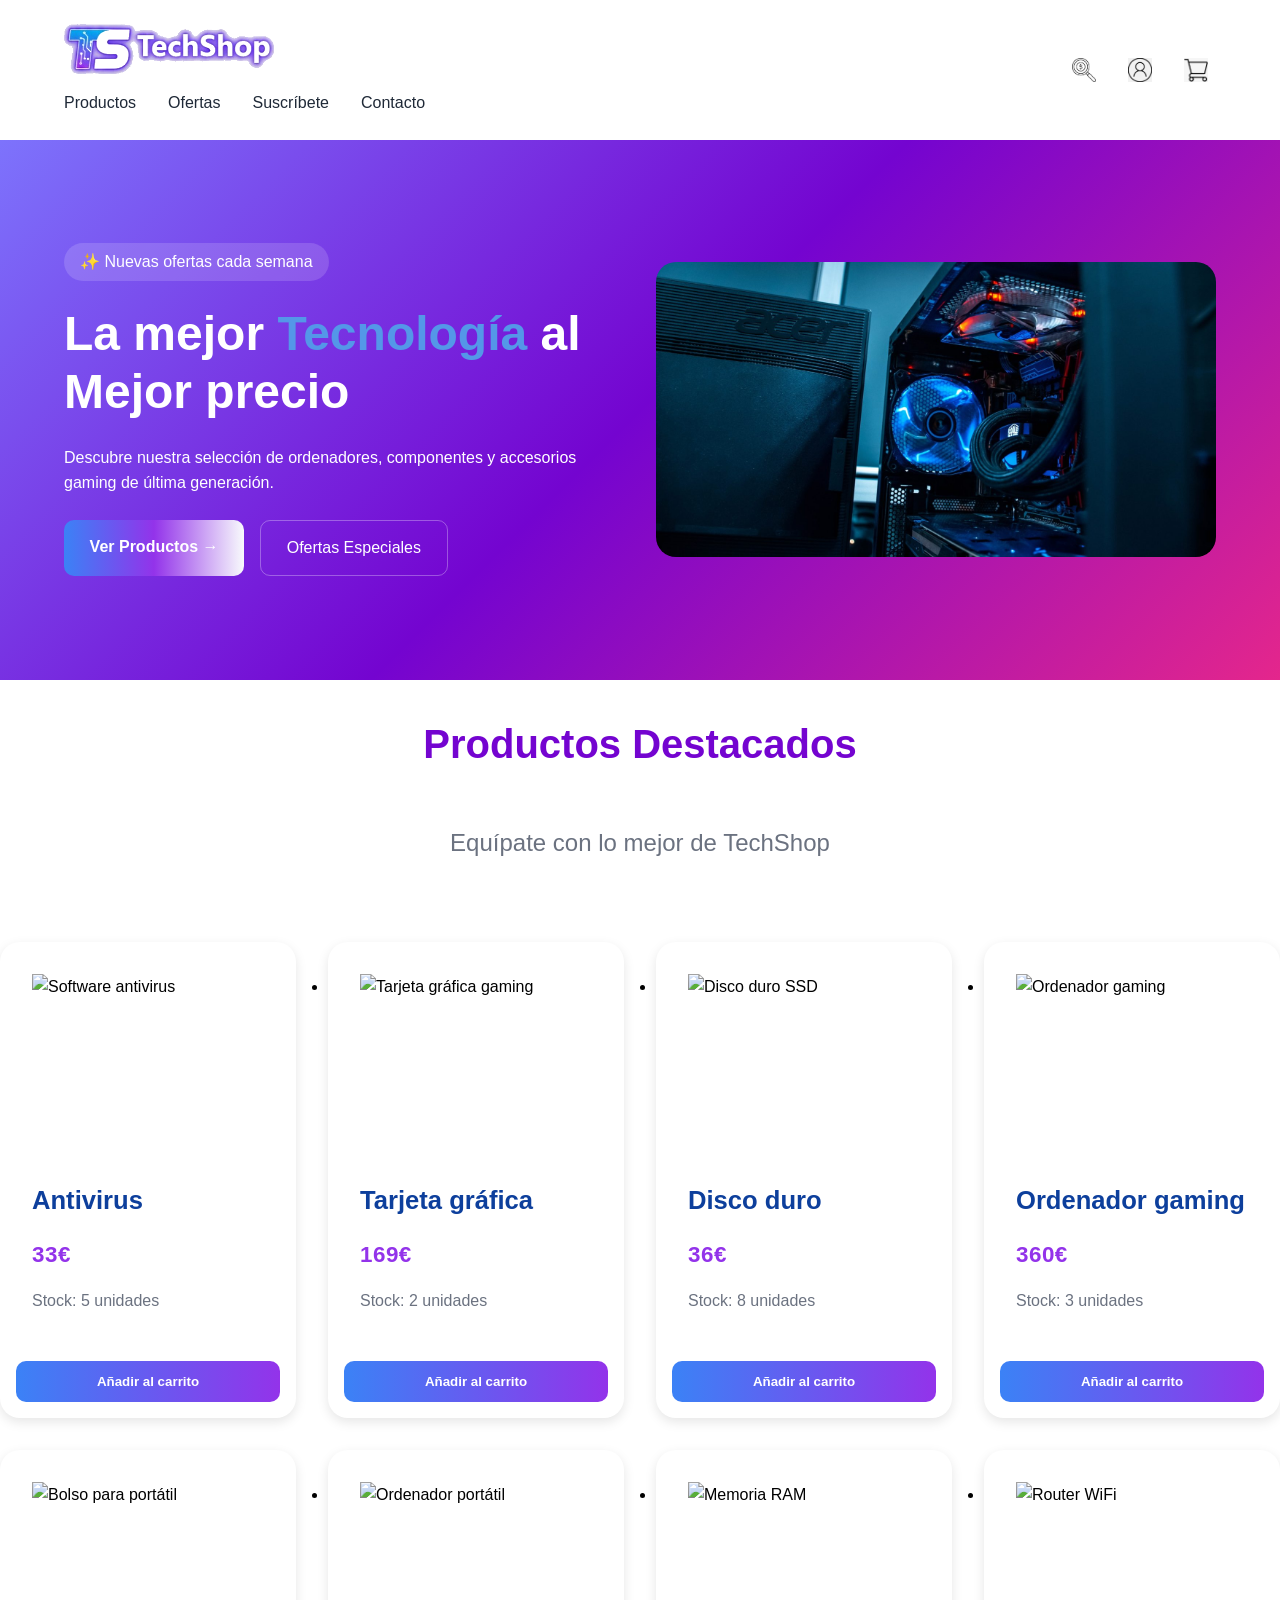
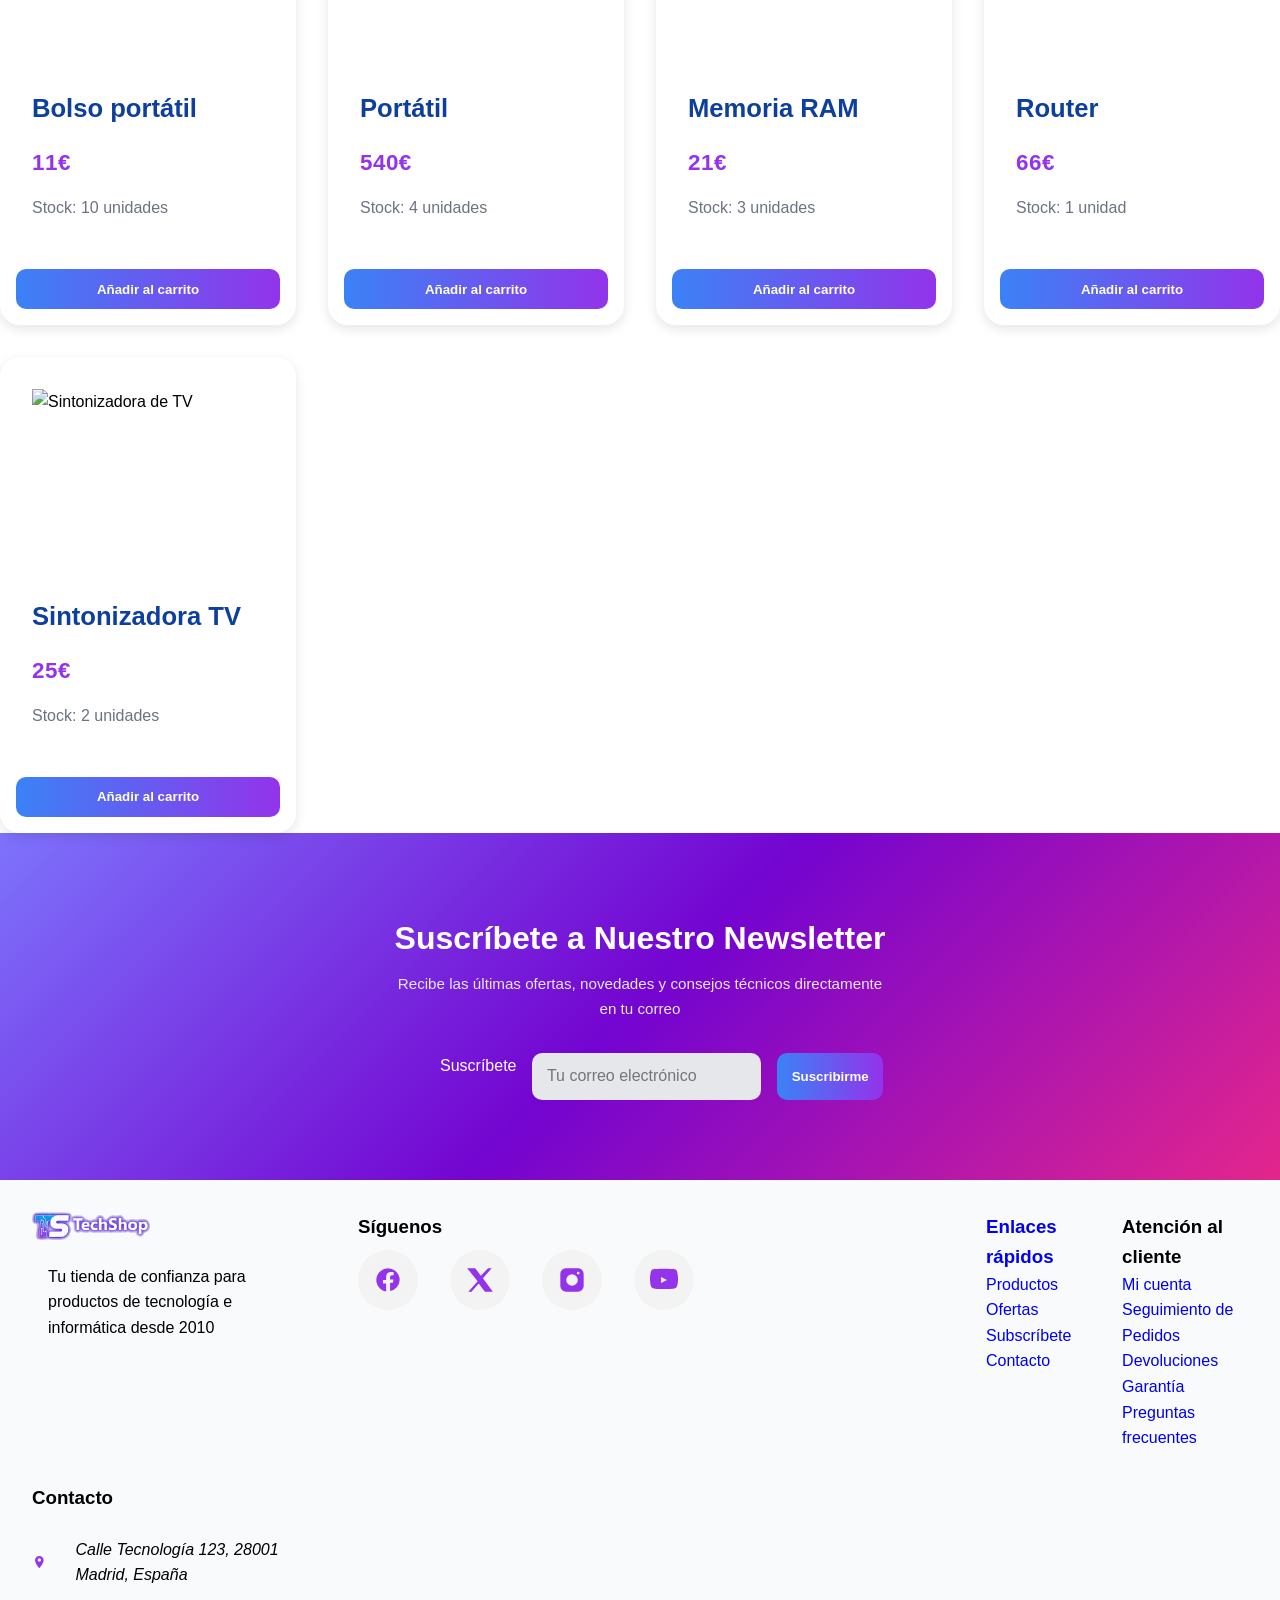
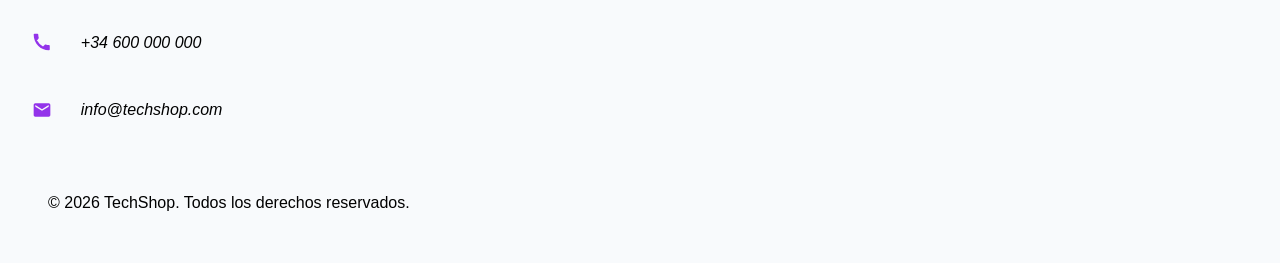
==== commit 8ca0f105: "crear enlace con productos.html" ====
--- a/14_Tienda-online/index.html
+++ b/14_Tienda-online/index.html
@@ -20,7 +20,7 @@
 
 			<ul class="nav-list" id="nav-list">
 				<li>
-					<a href="#productos">Productos</a>
+					<a href="productos.html">Productos</a>
 				</li>
 				<li>
 					<a href="#ofertas">Ofertas</a>
--- a/14_Tienda-online/css/style.css
+++ b/14_Tienda-online/css/style.css
@@ -178,11 +178,12 @@
     color: var(--dark);
     font-weight: 500;
     transition: color 0.3s ease;
+    color: var(--color-dark);
 }
 
 /*/////---HOVER LINKS---/////*/
 .nav-list a:hover {
-    color: var(--primary);
+    color: var(--color-primary-hover);
 }
 
 /*/////---MENU ABIERTO---/////*/
@@ -233,7 +234,7 @@
 }
 
 .hero p {
-    color: var(--light-bg);
+    color: var(--light-light);
     font-size: var(--font-size-base);
 }
 
@@ -281,17 +282,22 @@
 
 .section-title {
     text-align: center;
-    margin-bottom: var(--space-lg);
+    margin-bottom: var(--space-xl);
+    color: #7404d0;
+
 
 }
 
 .section-title h2 {
-    font-size: var(--font-size-h2);
-    margin-bottom: 0.5rem;
-}
+    font-size: 2.5rem;
+    padding: var(--space-md);
+    margin-bottom: 1rem;
+}
+
 
 .section-title p {
     color: var(--color-muted);
+    font-size: 1.5rem;
 }
 
 .products-grid {
@@ -314,12 +320,13 @@
     flex-direction: column;
 
     transition: var(--transition);
+    cursor: pointer;
 }
 
 .product-card:hover {
 
     transform: translateY(-6px);
-
+    box-shadow: var(--shadow-lg);
 }
 
 .product-card img {
@@ -333,46 +340,37 @@
 }
 
 .product-card a {
-
-    display: flex;
-
-    flex-direction: column;
-
+    display: flex;
+    flex-direction: column;
     gap: 0.4rem;
-
     padding: var(--space-md);
-
+    text-decoration: none;
     color: inherit;
-
 }
 
 .product-title {
-
-
-    font-size: 1.05rem;
-
+    font-size: 1.60rem;
     font-weight: 600;
-
-    line-height: 1.3;
+    color: rgb(13, 63, 156);
+    margin-bottom: 0.3rem;
+
 
 }
 
 .price {
-
-    font-size: 1.3rem;
-
+    font-size: 1.4rem;
     font-weight: 700;
-
-    color: var(--color-primary);
-
+    color: var(--color-secondary);
+    margin-top: 0.3rem;
+    letter-spacing: 0.5px;
 }
 
 .stock {
 
-    font-size: 0.85rem;
+    font-size: 1rem;
 
     color: var(--color-muted);
-
+    margin-top: 0.5rem;
 }
 
 .btn-add-cart {
@@ -473,12 +471,14 @@
     background: var(--color-light);
     padding: var(--space-md);
 }
-.main-footer img{
+
+.main-footer img {
     height: auto;
     width: 40%;
 
 }
-.main-footer p{
+
+.main-footer p {
     padding: var(--space-sm);
 }
 
@@ -552,4 +552,89 @@
     width: 20px;
     height: 20px;
     fill: var(--color-secondary);
+}
+
+/* ===== TABLET ===== */
+
+@media (min-width: 768px) {
+    .nav-toggle {
+        display: none;
+    }
+
+    .nav-list {
+        display: flex;
+        flex-direction: row;
+        width: auto;
+        gap: 2rem;
+    }
+
+    .user-actions a[href="#search"],
+    .user-actions a[href="login.html"] {
+        display: inline-flex;
+    }
+
+    /* HERO */
+    .hero {
+        flex-direction: row;
+        align-items: center;
+    }
+
+    .hero-content {
+        flex: 1;
+    }
+
+    .hero-img {
+        flex: 1;
+    }
+
+    /* BOTONES HERO */
+    .hero-buttons {
+        flex-direction: row;
+    }
+
+    /* GRID PRODUCTOS */
+    .products-grid {
+        grid-template-columns: repeat(3, 1fr);
+    }
+
+    /* NEWSLETTER */
+    .newsletter form {
+        flex-direction: row;
+    }
+
+    /*ENLACES */
+    .footer-container {
+        grid-template-columns: repeat(2, 1fr);
+        gap: 2rem;
+    }
+
+}
+
+/* ===== DESKTOP ===== */
+
+@media (min-width: 1024px) {
+
+    .products-grid {
+        grid-template-columns: repeat(4, 1fr);
+    }
+
+    .footer-container {
+        grid-template-columns: 1.5fr 1fr 1fr 1.5fr;
+        align-items: start;
+        gap: 2rem;
+    }
+
+    .footer-info,
+    .social-links,
+    .footer-contact {
+        display: flex;
+        flex-direction: column;
+        gap: 0.5rem;
+    }
+
+    .enlaces-footer {
+        display: flex;
+        gap: 2rem;
+    }
+
 }
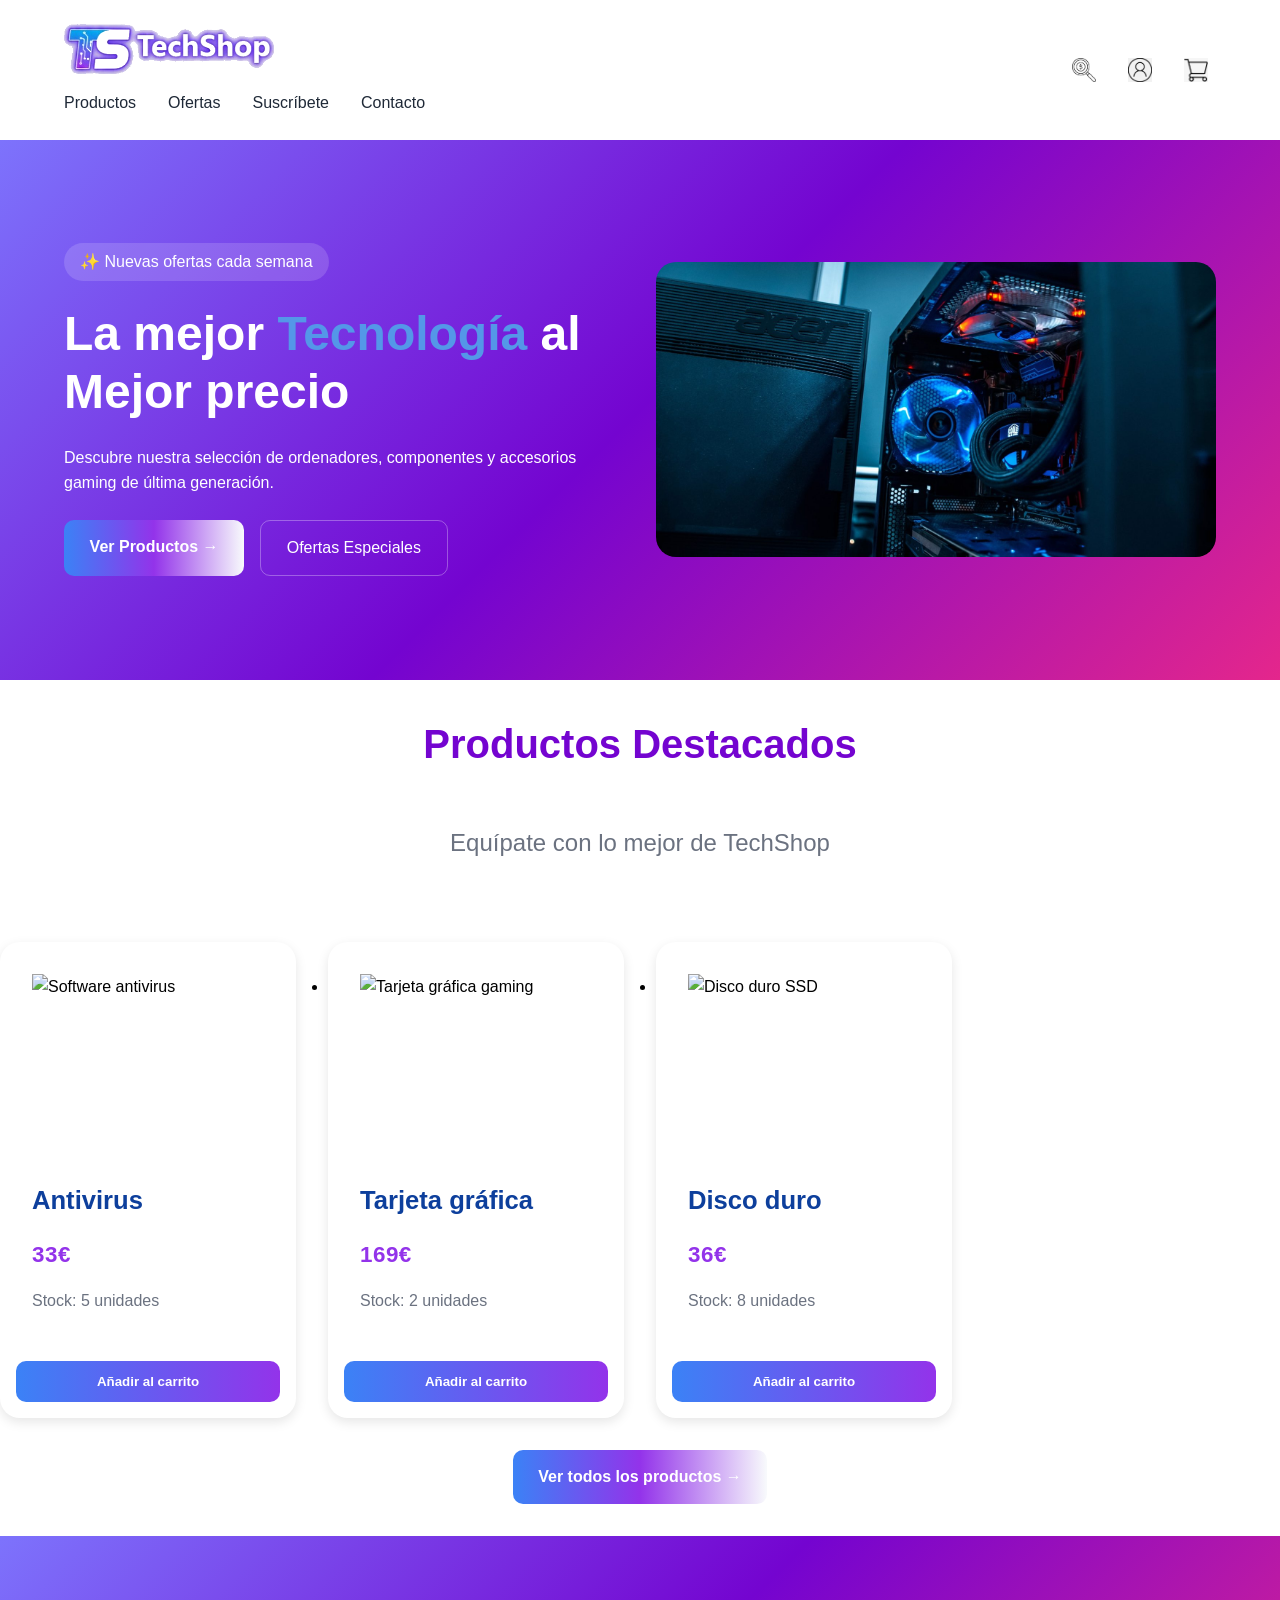
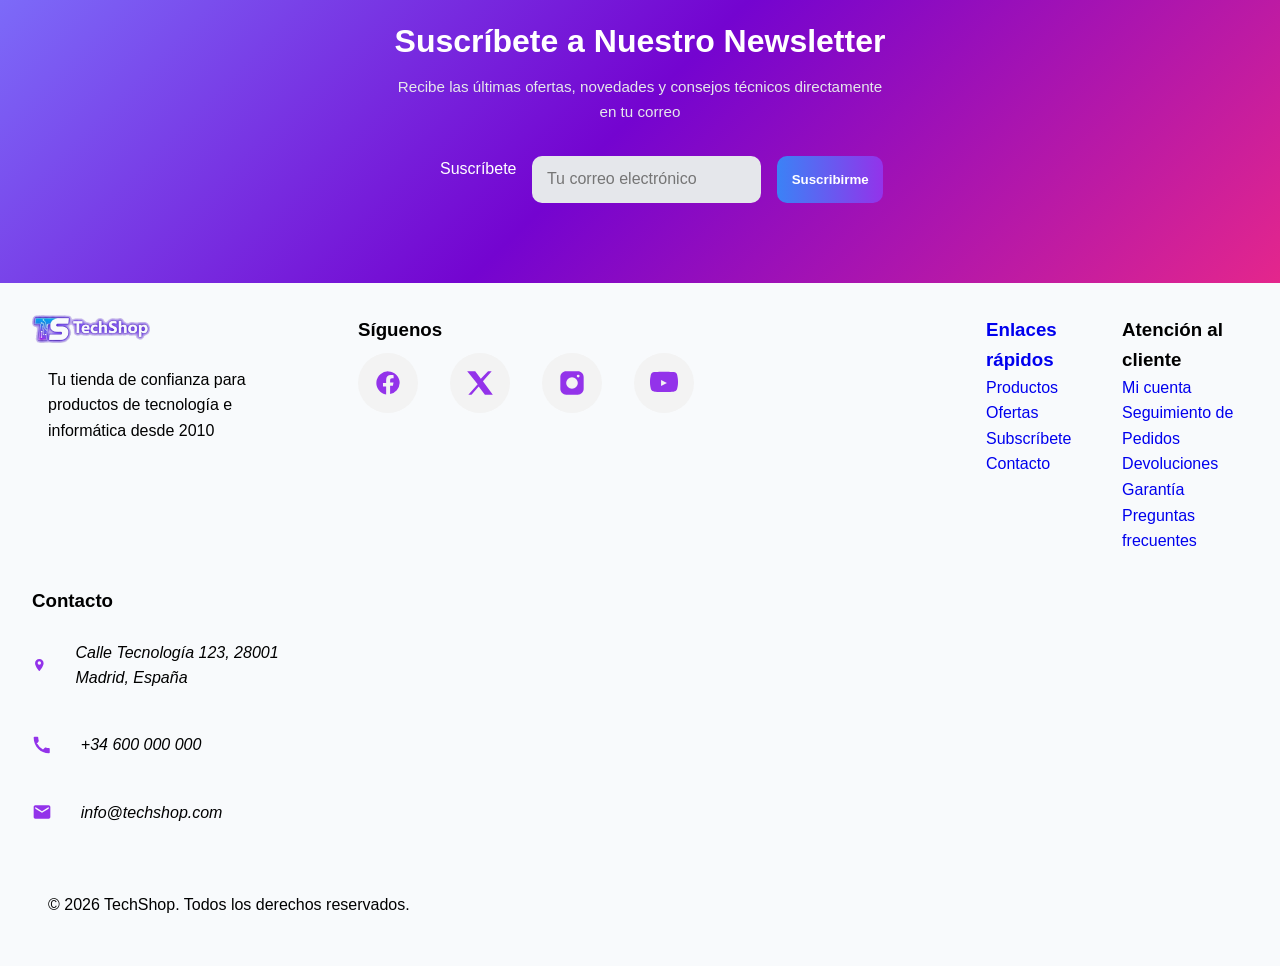
==== commit a3804ef6: "Crear correctamente la pagina productos.html" ====
--- a/14_Tienda-online/index.html
+++ b/14_Tienda-online/index.html
@@ -80,7 +80,7 @@
 					Descubre nuestra selección de ordenadores, componentes y accesorios gaming de última generación.
 				</p>
 				<div class="hero-buttons">
-					<a href="#productos" class="button-primary">Ver Productos →</a>
+					<a href="productos.html" class="button-primary">Ver Productos →</a>
 					<a href="#ofertas" class="button-secondary">Ofertas Especiales</a>
 
 				</div>
@@ -169,129 +169,13 @@
 					</article>
 				</li>
 
-				<li class="product-item">
-					<article class="product-card">
-
-						<a href="producto-ordenador.html">
-
-							<img src="img/productos/4.jpg" alt="Ordenador gaming" loading="lazy">
-
-							<h3 class="product-title">Ordenador gaming</h3>
-
-							<p class="price">360€</p>
-
-							<p class="stock">Stock: 3 unidades</p>
-
-						</a>
-						<button class="btn-add-cart" aria-label="Añadir ordenador gaming al carrito">
-							Añadir al carrito
-						</button>
-					</article>
-				</li>
-
-
-				<li class="product-item">
-
-					<article class="product-card">
-
-						<a href="producto-bolso.html">
-
-							<img src="img/productos/5.jpg" alt="Bolso para portátil" loading="lazy">
-
-							<h3 class="product-title">Bolso portátil</h3>
-
-							<p class="price">11€</p>
-
-							<p class="stock">Stock: 10 unidades</p>
-
-						</a>
-						<button class="btn-add-cart" aria-label="Añadir bolso portátil al carrito">
-							Añadir al carrito
-						</button>
-					</article>
-				</li>
-
-				<li class="product-item">
-					<article class="product-card">
-
-						<a href="producto-portatil.html">
-
-							<img src="img/productos/6.jpg" alt="Ordenador portátil" loading="lazy">
-
-							<h3 class="product-title">Portátil</h3>
-
-							<p class="price">540€</p>
-
-							<p class="stock">Stock: 4 unidades</p>
-
-						</a>
-						<button class="btn-add-cart" aria-label="Añadir portátil al carrito">
-							Añadir al carrito
-
-						</button>
-					</article>
-				</li>
-
-				<li class="product-item">
-					<article class="product-card">
-
-						<a href="producto-ram.html">
-
-							<img src="img/productos/7.jpg" alt="Memoria RAM" loading="lazy">
-
-							<h3 class="product-title">Memoria RAM</h3>
-
-							<p class="price">21€</p>
-
-							<p class="stock">Stock: 3 unidades</p>
-
-						</a>
-						<button class="btn-add-cart" aria-label="Añadir memoria RAM al carrito">
-							Añadir al carrito
-						</button>
-					</article>
-				</li>
-
-				<li class="product-item">
-					<article class="product-card">
-
-						<a href="producto-router.html">
-
-							<img src="img/productos/8.jpg" alt="Router WiFi" loading="lazy">
-
-							<h3 class="product-title">Router</h3>
-
-							<p class="price">66€</p>
-
-							<p class="stock">Stock: 1 unidad</p>
-
-						</a>
-						<button class="btn-add-cart" aria-label="Añadir router al carrito">
-							Añadir al carrito
-						</button>
-					</article>
-				</li>
-
-				<li class="product-item">
-					<article class="product-card">
-
-						<a href="producto-tv.html">
-
-							<img src="img/productos/9.jpg" alt="Sintonizadora de TV" loading="lazy">
-
-							<h3 class="product-title">Sintonizadora TV</h3>
-
-							<p class="price">25€</p>
-
-							<p class="stock">Stock: 2 unidades</p>
-
-						</a>
-						<button class="btn-add-cart" aria-label="Añadir Sintonizadora TV al carrito">
-							Añadir al carrito
-						</button>
-					</article>
-				</li>
 			</ul>
+
+			<div class="products-link">
+				<a href="productos.html" class="button-primary">
+					Ver todos los productos →
+				</a>
+			</div>
 		</section>
 
 
--- a/14_Tienda-online/css/style.css
+++ b/14_Tienda-online/css/style.css
@@ -403,7 +403,10 @@
     /*Se desliza un poco al pasar el ratón*/
 }
 
-
+.products-link{
+    text-align:center;
+    margin:2rem;
+}
 
 /*////---NEWSLETTER---/////*/
 
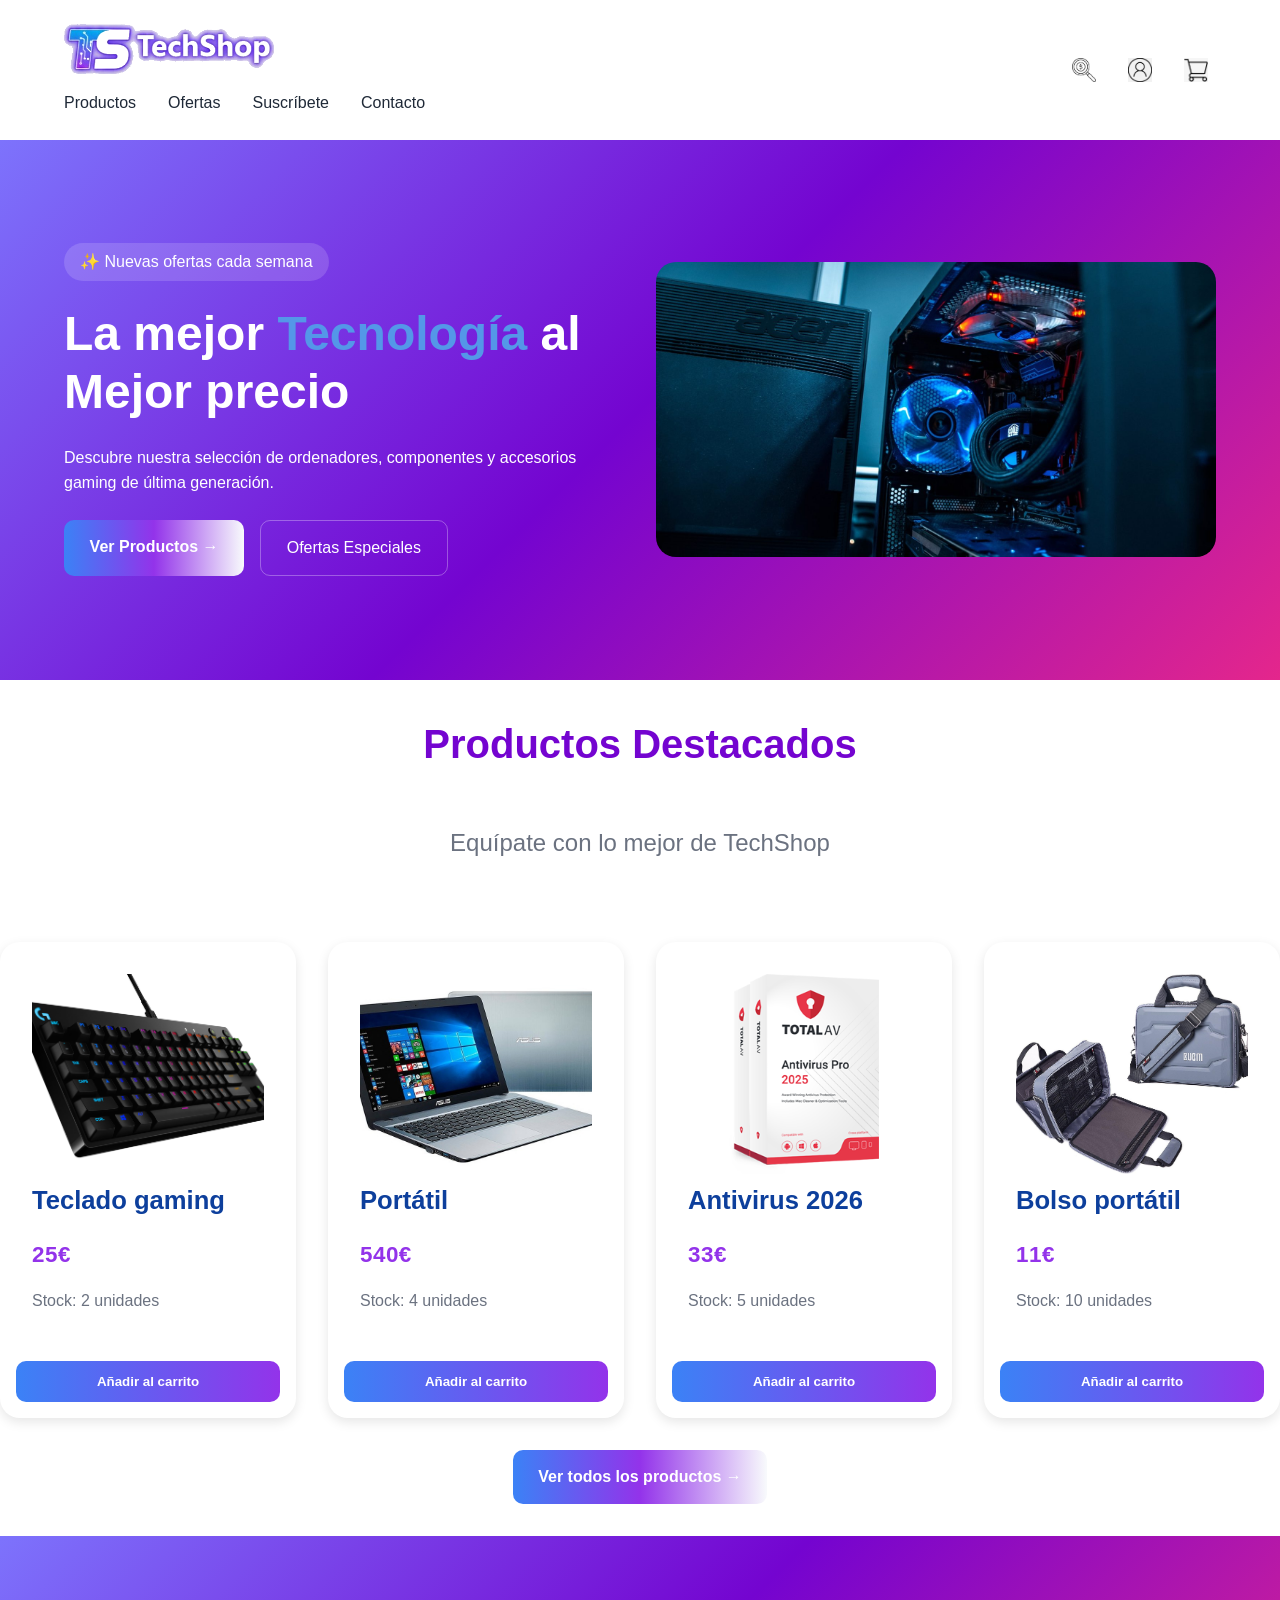
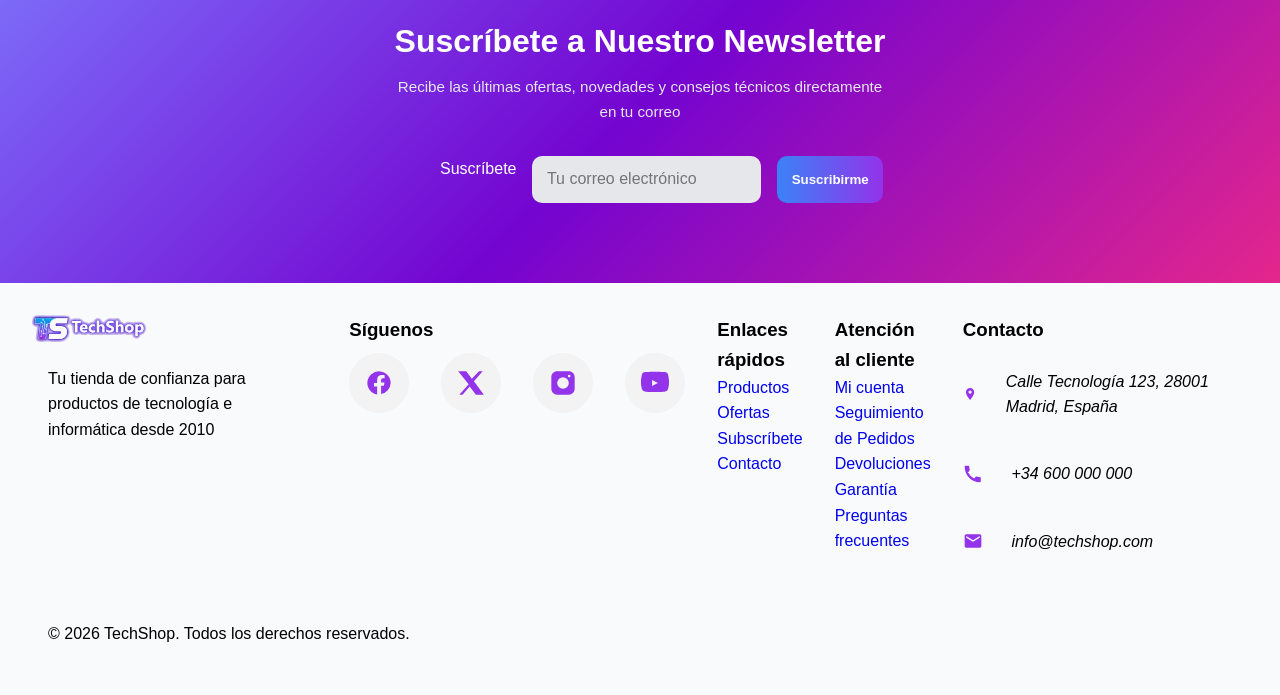
==== commit f7c2eb31: "Cambiar imagenes y dejar solo 4 productos en pagina inicio" ====
--- a/14_Tienda-online/index.html
+++ b/14_Tienda-online/index.html
@@ -104,17 +104,61 @@
 
 			</header>
 
-
-
 			<ul class="products-grid">
 				<li class="product-item">
 					<article class="product-card">
 
+						<a href="teclado.html">
+
+							<img src="images/keyboard.jpg" alt="Teclado gaming" loading="lazy">
+
+							<h3 class="product-title">Teclado gaming</h3>
+
+							<p class="price">25€</p>
+
+							<p class="stock">Stock: 2 unidades</p>
+
+						</a>
+						<button class="btn-add-cart" aria-label="Añadir Sintonizadora TV al carrito">
+							Añadir al carrito
+						</button>
+					</article>
+				</li>
+
+
+
+
+				<li class="product-item">
+					<article class="product-card">
+
+						<a href="producto-portatil.html">
+
+							<img src="images/portatil.jpg" alt="Ordenador portátil" loading="lazy">
+
+							<h3 class="product-title">Portátil</h3>
+
+							<p class="price">540€</p>
+
+							<p class="stock">Stock: 4 unidades</p>
+
+						</a>
+						<button class="btn-add-cart" aria-label="Añadir portátil al carrito">
+							Añadir al carrito
+
+						</button>
+					</article>
+				</li>
+
+
+
+				<li class="product-item">
+					<article class="product-card">
+
 						<a href="producto-antivirus.html">
 
-							<img src="img/productos/1.jpg" alt="Software antivirus" loading="lazy">
-
-							<h3 class="product-title">Antivirus</h3>
+							<img src="images/antivirus.png" alt="Software antivirus" loading="lazy">
+
+							<h3 class="product-title">Antivirus 2026</h3>
 
 							<p class="price">33€</p>
 
@@ -128,43 +172,24 @@
 					</article>
 				</li>
 
+
 				<li class="product-item">
+
 					<article class="product-card">
 
-						<a href="producto-grafica.html">
-
-							<img src="img/productos/2.jpg" alt="Tarjeta gráfica gaming" loading="lazy">
-
-							<h3 class="product-title">Tarjeta gráfica</h3>
-
-							<p class="price">169€</p>
-
-							<p class="stock">Stock: 2 unidades</p>
+						<a href="producto-bolso.html">
+
+							<img src="images/bolso-portatil.jpg" alt="Bolso para portátil" loading="lazy">
+
+							<h3 class="product-title">Bolso portátil</h3>
+
+							<p class="price">11€</p>
+
+							<p class="stock">Stock: 10 unidades</p>
 
 						</a>
-						<button class="btn-add-cart" aria-label="Añadir tarjeta gráfica al carrito">
+						<button class="btn-add-cart" aria-label="Añadir bolso portátil al carrito">
 							Añadir al carrito
-						</button>
-					</article>
-				</li>
-
-				<li class="product-item">
-					<article class="product-card">
-
-						<a href="producto-disco.html">
-
-							<img src="img/productos/3.jpg" alt="Disco duro SSD" loading="lazy">
-
-							<h3 class="product-title">Disco duro</h3>
-
-							<p class="price">36€</p>
-
-							<p class="stock">Stock: 8 unidades</p>
-
-						</a>
-						<button class="btn-add-cart" aria-label="Añadir disco duro al carrito">
-							Añadir al carrito
-
 						</button>
 					</article>
 				</li>
@@ -251,7 +276,7 @@
 							<path
 								d="M23.5 6.2s-.2-1.7-.9-2.5c-.9-1-1.9-1-2.4-1.1C16.7 2.3 12 2.3 12 2.3h0s-4.7 0-8.2.3c-.5.1-1.5.1-2.4 1.1-.7.8-.9 2.5-.9 2.5S0 8.2 0 10.2v1.6c0 2 .5 4 .5 4s.2 1.7.9 2.5c.9 1 2.1 1 2.6 1.1 1.9.2 8 .3 8 .3s4.7 0 8.2-.3c.5-.1 1.5-.1 2.4-1.1.7-.8.9-2.5.9-2.5s.5-2 .5-4v-1.6c0-2-.5-4-.5-4zM9.5 14.5v-5l5 2.5-5 2.5z" />
 						</svg>
-
+					</a>
 				</div>
 			</section>
 
--- a/14_Tienda-online/css/style.css
+++ b/14_Tienda-online/css/style.css
@@ -304,6 +304,8 @@
     display: grid;
     grid-template-columns: 1fr;
     gap: 2rem;
+    list-style: none;
+    padding: 0;
 }
 
 .product-card {
@@ -597,7 +599,7 @@
 
     /* GRID PRODUCTOS */
     .products-grid {
-        grid-template-columns: repeat(3, 1fr);
+      grid-template-columns: repeat(2, 1fr) ;
     }
 
     /* NEWSLETTER */
